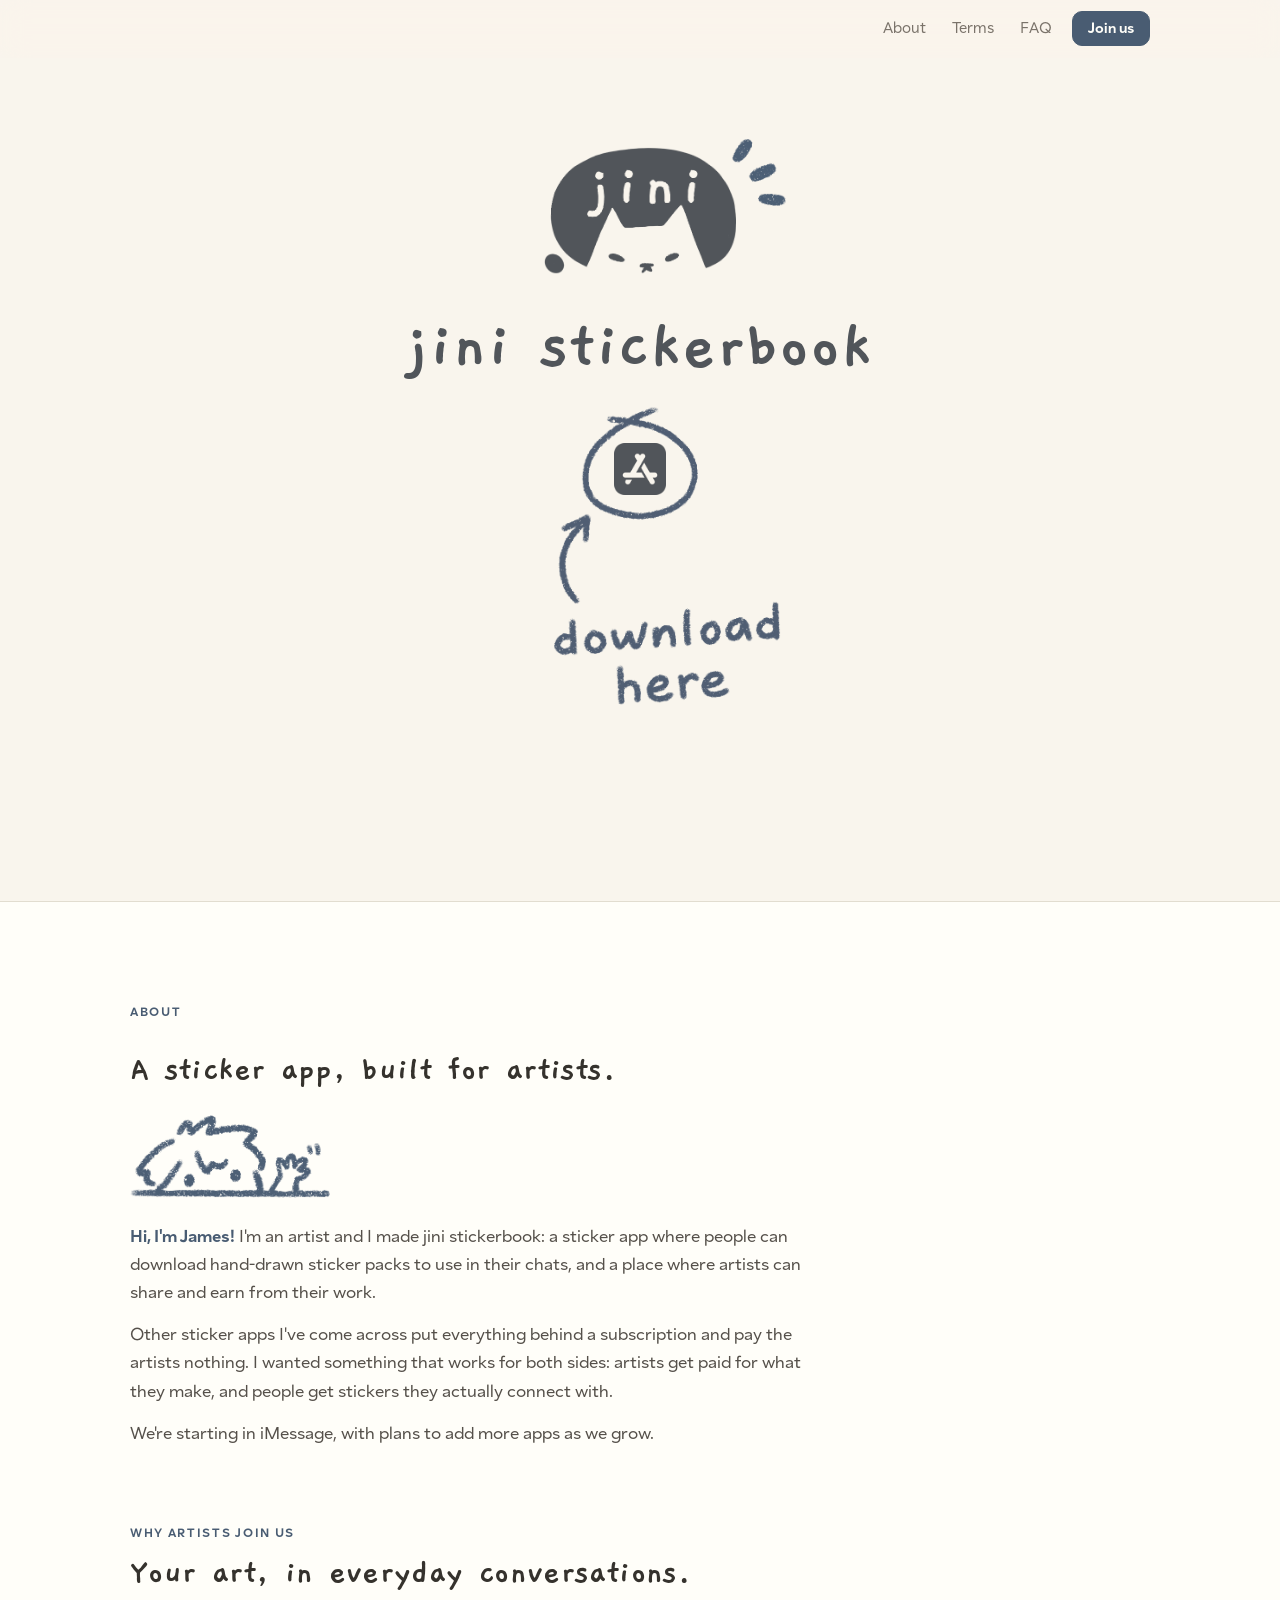
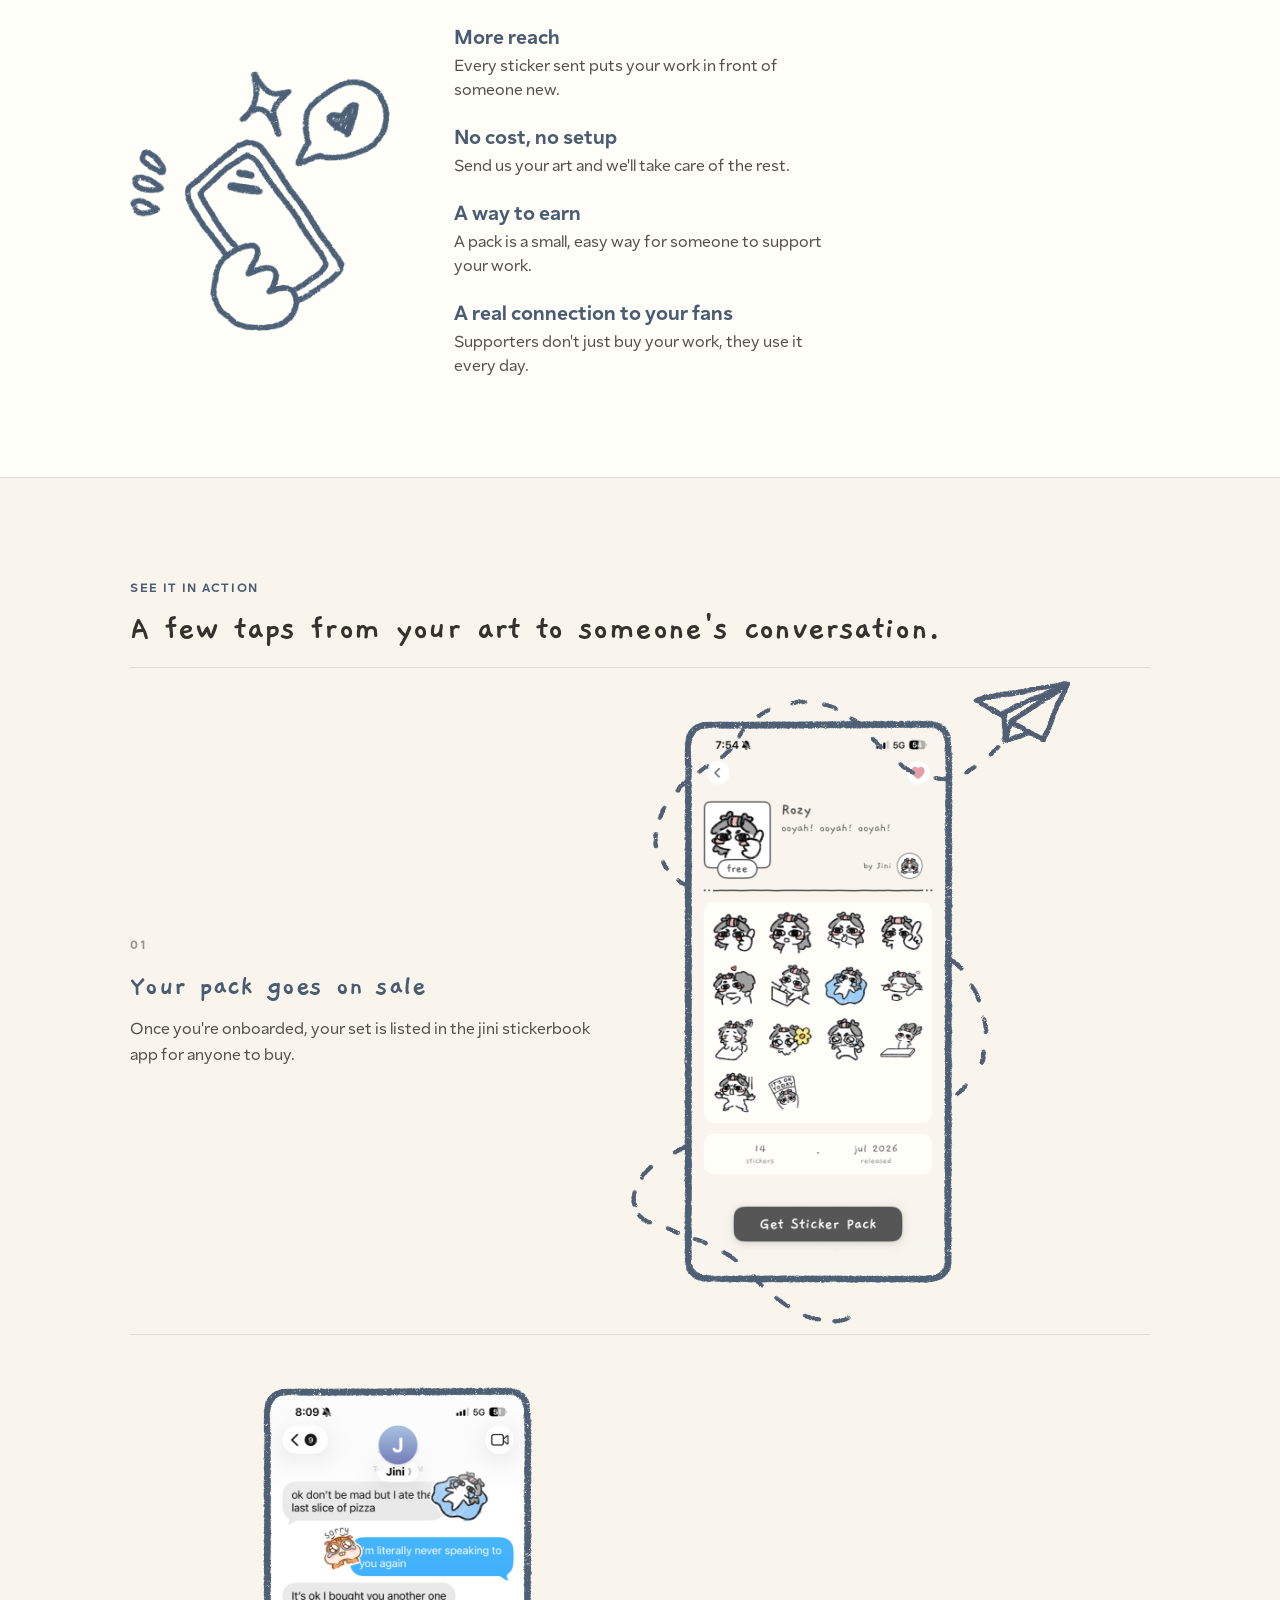
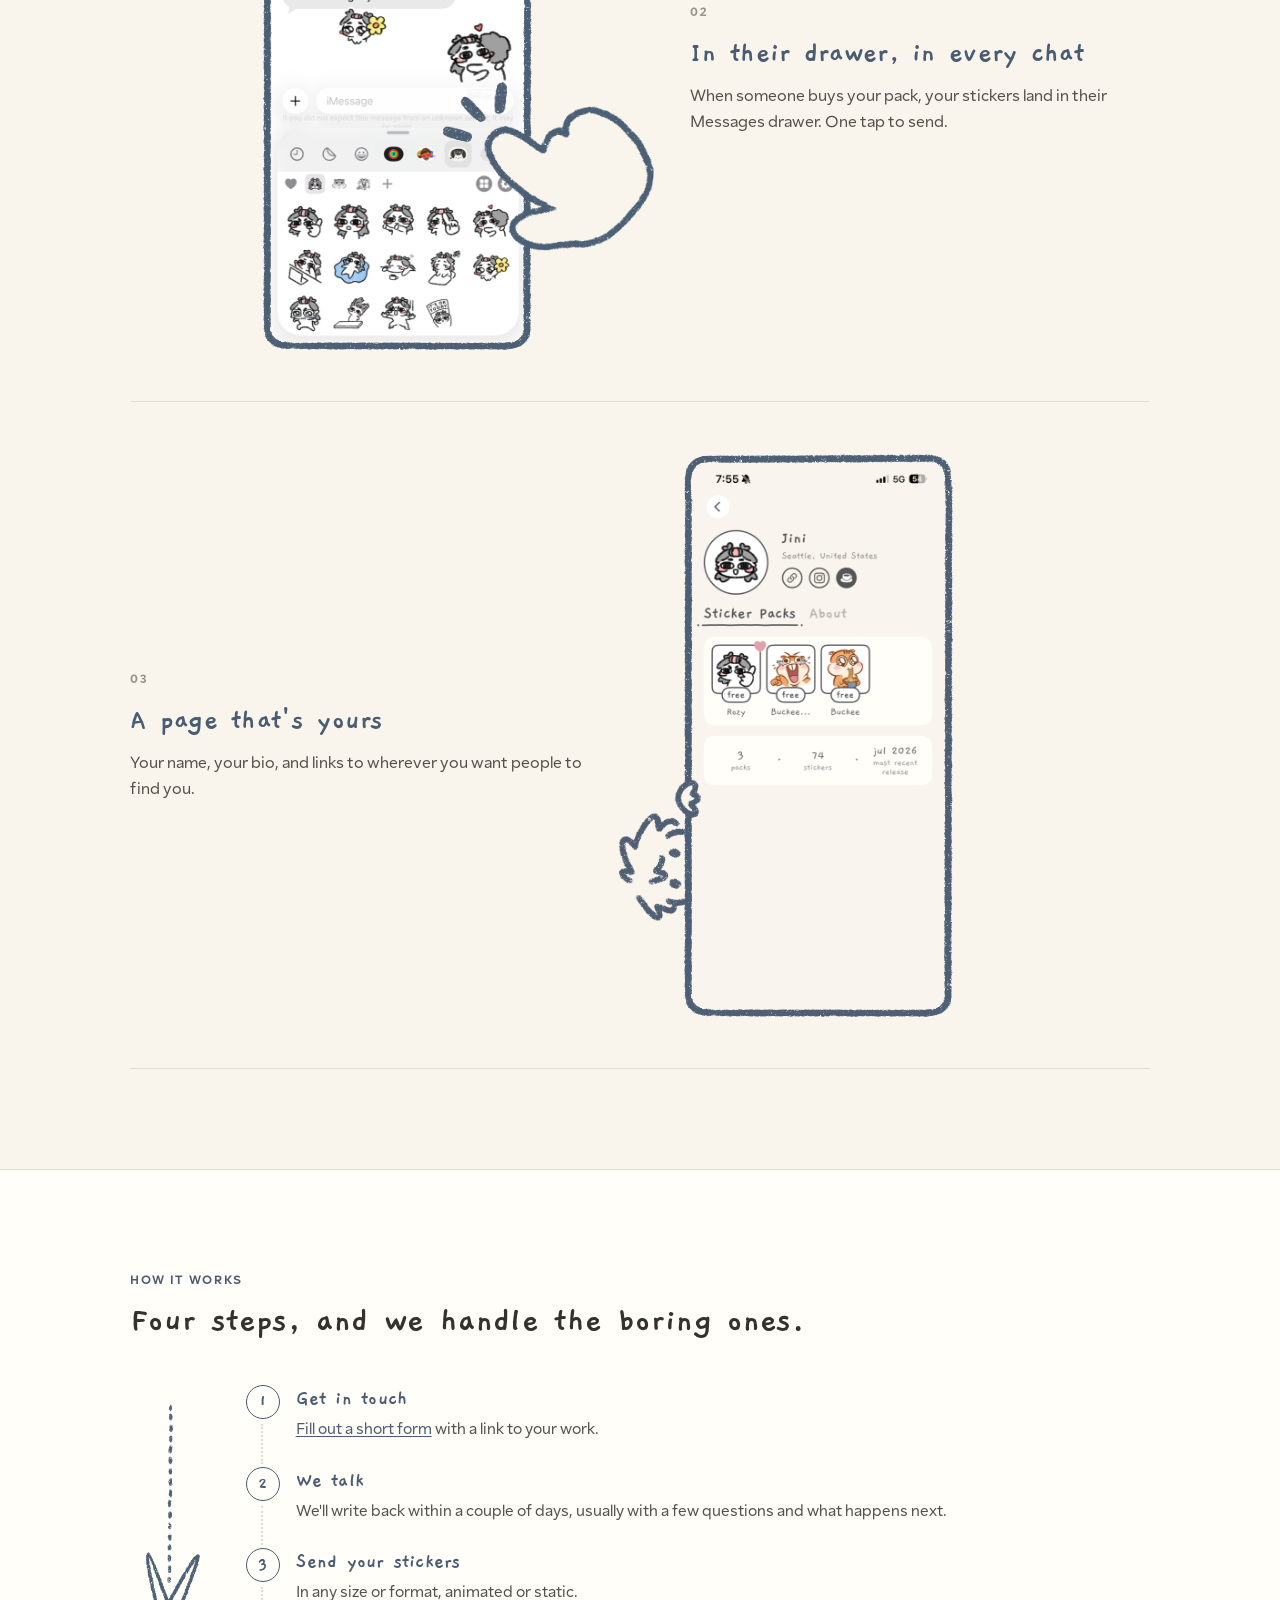
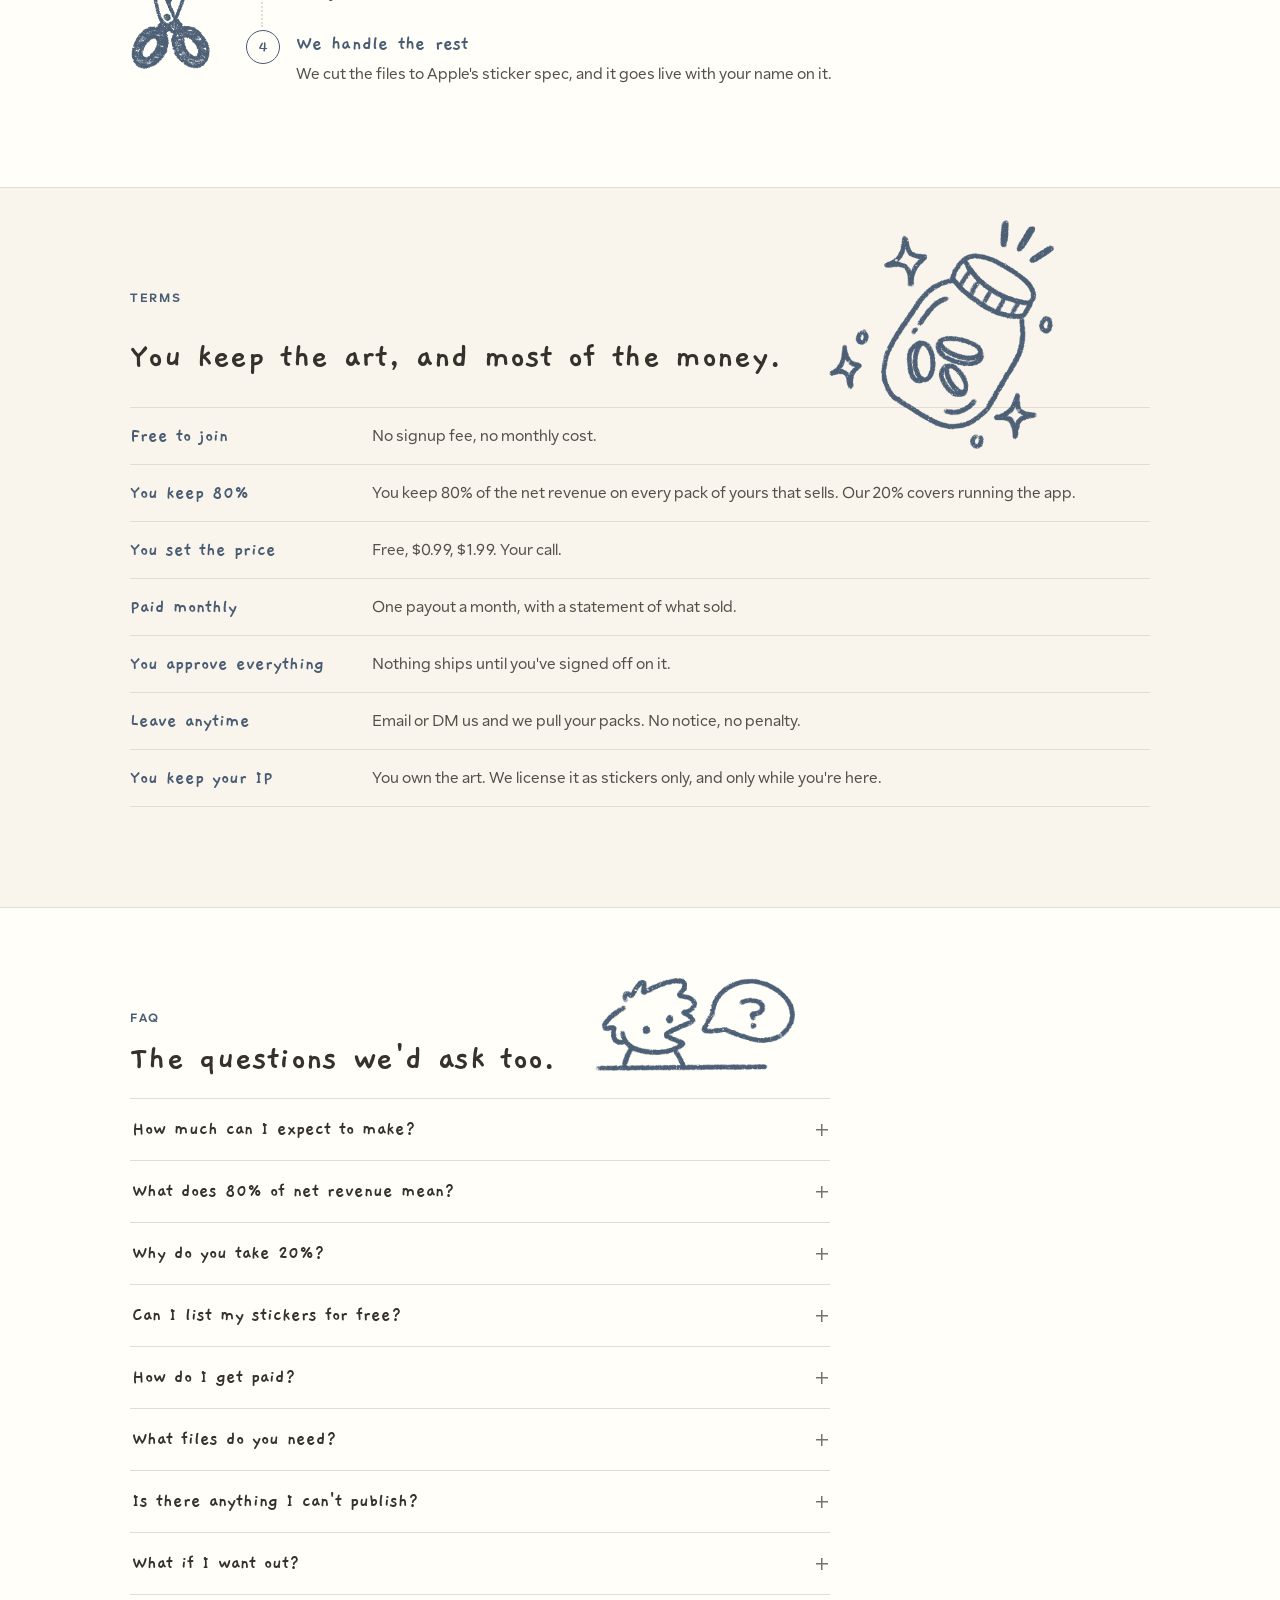
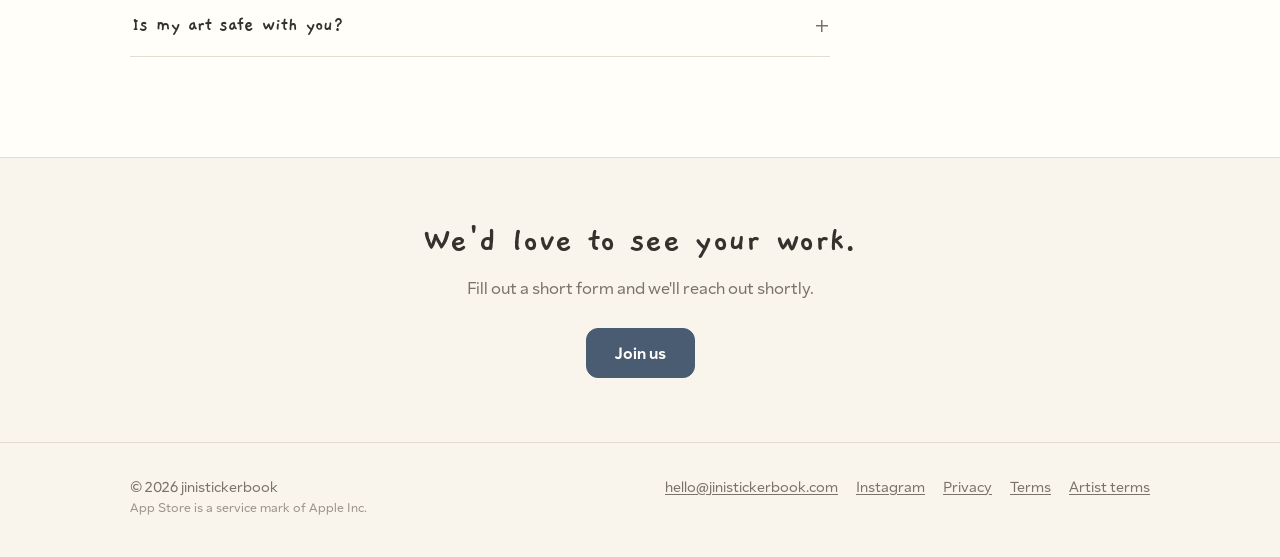
==== index.html @ 857b0c52 "Remove tipping wording ahead of v1 Tipping isn't shipping in v1, so drop it from the artist page fea" ====
<!DOCTYPE html>
<html lang="en" class="theme-ink">
<head>
  <meta charset="UTF-8" />
  <meta name="viewport" content="width=device-width, initial-scale=1.0" />
  <title>jini stickerbook</title>
  <meta name="description" content="Original hand-drawn stickers by independent artists, straight to your conversations." />
  <meta name="theme-color" content="#F9F5ED" />

  <meta property="og:type" content="website" />
  <meta property="og:title" content="jini stickerbook" />
  <meta property="og:description" content="Original hand-drawn stickers by independent artists, straight to your conversations." />
  <meta property="og:url" content="https://jinistickerbook.com/" />
  <meta property="og:image" content="https://jinistickerbook.com/assets/jini_logo_3_495C72_1024.png" />
  <meta name="twitter:card" content="summary_large_image" />

  <!-- Square, transparent-padded copy of the logo — a rectangular source gets
       stretched into the browser's square tab slot. -->
  <link rel="icon" href="assets/favicon.png" />
  <link rel="apple-touch-icon" href="assets/jini_logo_3_495C72_1024.png" />
  <link rel="preconnect" href="https://fonts.googleapis.com" />
  <link rel="preconnect" href="https://fonts.gstatic.com" crossorigin />
  <link rel="preload" href="assets/fonts/PhrenSans-Rg.woff2" as="font" type="font/woff2" crossorigin />
  <link rel="stylesheet" href="style.css" />
  <noscript>
    <style>
      .reveal,
      [data-stagger] > * { opacity: 1 !important; transform: none !important; }
    </style>
  </noscript>
</head>
<body>

  <header class="topbar" id="topbar">
    <div class="container topbar__inner">
      <nav class="topbar__nav" aria-label="Sections">
        <a href="#about">About</a>
        <a href="#deal">Terms</a>
        <a href="#faq">FAQ</a>
      </nav>
      <a class="btn btn--primary btn--sm" href="#apply">Join us</a>
    </div>
  </header>

  <main>

    <!-- ============ HERO ============ -->
    <section class="hero">
      <div class="container hero__inner">
        <div class="hero__title">
          <span class="hero__mark">
            <img class="hero__icon" src="assets/jini_logo_3_ink_51555A.png" alt="" />
            <img class="hero__accent" src="assets/drawings/landing_page_logo_accent.png" alt="" aria-hidden="true" />
          </span>
          <h1>jini stickerbook</h1>
        </div>

        <!-- Port of DottedDivider.swift: two dots, a hand-drawn wobbled line, two dots.
             The path is the same curve the app generates (same seed, jitter 0.32,
             6pt step), baked to a viewBox so it needs no script. -->
        <svg class="hero__rule" viewBox="0 0 316 6" fill="none" aria-hidden="true" preserveAspectRatio="none">
          <circle cx="2" cy="3" r="2" fill="currentColor" />
          <circle cx="11" cy="3" r="2" fill="currentColor" />
          <path d="M1.5 3.32Q7.5 3.34 10.5 3.01Q13.5 2.68 16.5 2.85Q19.5 3.02 22.5 2.95Q25.5 2.88 28.5 2.77Q31.5 2.66 34.5 2.8Q37.5 2.94 40.5 3.13Q43.5 3.33 46.5 3.23Q49.5 3.13 52.5 2.99Q55.5 2.86 58.5 2.71Q61.5 2.56 64.5 2.6Q67.5 2.63 70.5 2.81Q73.5 2.98 76.5 2.86Q79.5 2.75 82.5 2.66Q85.5 2.56 88.5 2.75Q91.5 2.94 94.5 3.19Q97.5 3.44 100.5 3.33Q103.5 3.21 106.5 2.97Q109.5 2.73 112.5 2.78Q115.5 2.84 118.5 2.83Q121.5 2.83 124.5 2.76Q127.5 2.7 130.5 2.83Q133.5 2.97 136.5 2.89Q139.5 2.81 142.5 2.97Q145.5 3.14 148.5 3.05Q151.5 2.96 154.5 2.8Q157.5 2.64 160.5 2.81Q163.5 2.97 166.5 2.9Q169.5 2.84 172.5 2.82Q175.5 2.8 178.5 2.94Q181.5 3.08 184.5 3.18Q187.5 3.27 190.5 3Q193.5 2.73 196.5 2.77Q199.5 2.8 202.5 2.98Q205.5 3.17 208.5 3.2Q211.5 3.23 214.5 3.31Q217.5 3.38 220.5 3.39Q223.5 3.4 226.5 3.17Q229.5 2.95 232.5 2.79Q235.5 2.64 238.5 2.8Q241.5 2.95 244.5 3.06Q247.5 3.17 250.5 3.2Q253.5 3.24 256.5 3.01Q259.5 2.78 262.5 3.05Q265.5 3.33 268.5 2.97Q271.5 2.6 274.5 2.89Q277.5 3.17 278 3.28L278.5 3.38"
                transform="translate(18 0)" stroke="currentColor" stroke-width="3"
                stroke-linecap="round" stroke-linejoin="round" vector-effect="non-scaling-stroke" />
          <circle cx="305" cy="3" r="2" fill="currentColor" />
          <circle cx="314" cy="3" r="2" fill="currentColor" />
        </svg>
        <div class="cta-row">
          <!-- TODO: swap href="#" for your App Store URL. -->
          <a class="store-badge" href="#" aria-label="Download on the App Store">
            <img class="store-badge__icon" src="assets/app-store-icon-51555A.png" alt="Download on the App Store" />
            <!-- Ring and label are two files so they can be sized independently:
                 the ring has to stay locked to the badge it encloses, while the
                 label shrinks on a phone. Both must live INSIDE the badge: they
                 are positioned against it, so the badge has to be their
                 containing block. Decorative — the badge carries the label. -->
            <img class="hero__ring" src="assets/drawings/landing_page_circle.png" alt="" aria-hidden="true" />
            <img class="hero__download" src="assets/drawings/landing_page_download_here.png" alt="" aria-hidden="true" />
          </a>
        </div>
      </div>
    </section>

    <!-- ============ ABOUT ============ -->
    <section class="section band" id="about">
      <div class="container container--narrow" data-stagger>
        <!-- Only the heading row is split, so the prose below keeps the full
             column width it had before. On mobile the drawing drops between
             the heading and the copy. -->
        <div class="head-drawn" style="--drawing-col: 230px; --drawing-w: 200px;">
          <p class="eyebrow">About</p>
          <h2>A sticker app, built for artists.</h2>
          <img class="drawing drawing-aside" src="assets/drawings/about_me_asset.png" alt="" aria-hidden="true" />
        </div>
        <div class="prose">
          <p><span class="greeting">Hi, I'm James!</span> I'm an artist and I made jini stickerbook: a sticker app where people can download hand-drawn sticker packs to use in their chats, and a place where artists can share and earn from their work.</p>
          <p>Other sticker apps I've come across put everything behind a subscription and pay the artists nothing. I wanted something that works for both sides: artists get paid for what they make, and people get stickers they actually connect with.</p>
          <p>We're starting in iMessage, with plans to add more apps as we grow.</p>
        </div>

        <p class="eyebrow eyebrow--restart">Why artists join us</p>
        <h2>Your art, in everyday conversations.</h2>
        <!-- Drawing left, reasons right. Mobile stacks them in source order. -->
        <div class="split-drawing" style="--drawing-col: 260px; --drawing-w: 225px;">
          <img class="drawing drawing-aside" src="assets/drawings/why_list_asset.png" alt="" aria-hidden="true" />
          <dl class="reasons">
          <div>
            <dt>More reach</dt>
            <dd>Every sticker sent puts your work in front of someone new.</dd>
          </div>
          <div>
            <dt>No cost, no setup</dt>
            <dd>Send us your art and we'll take care of the rest.</dd>
          </div>
          <div>
            <dt>A way to earn</dt>
            <dd>A pack is a small, easy way for someone to support your work.</dd>
          </div>
          <div>
            <dt>A real connection to your fans</dt>
            <dd>Supporters don't just buy your work, they use it every day.</dd>
          </div>
          </dl>
        </div>
      </div>
    </section>

    <!-- ============ SEE IT IN ACTION ============ -->
    <section class="section" id="proof">
      <div class="container">
        <div class="section-head section-head--flush" data-stagger="130">
          <p class="eyebrow">See it in action</p>
          <h2>A few taps from your art to someone's conversation.</h2>
        </div>

        <ol class="features">
          <li class="feature" data-stagger="160">
            <div class="feature__copy">
              <span class="feature__num" aria-hidden="true">01</span>
              <h3>Your pack goes on sale</h3>
              <p>Once you're onboarded, your set is listed in the jini stickerbook app for anyone to buy.</p>
            </div>
            <div class="feature__media">
              <div class="shot">
                <img src="assets/proof-pack.png" alt="A sticker pack listing in the jini stickerbook app, showing the artist's name and a grid of their stickers" />
              </div>
              <img class="drawing feature__doodle feature__doodle--plane" src="assets/drawings/your_pack_goes_on_sale_asset.png" alt="" aria-hidden="true" />
            </div>
          </li>

          <li class="feature feature--flip" data-stagger="160">
            <div class="feature__copy">
              <span class="feature__num" aria-hidden="true">02</span>
              <h3>In their drawer, in every chat</h3>
              <p>When someone buys your pack, your stickers land in their Messages drawer. One tap to send.</p>
            </div>
            <div class="feature__media">
              <div class="shot">
                <img src="assets/proof-send.png" alt="An iMessage conversation with stickers sent alongside the messages, and the sticker drawer open below" />
              </div>
              <img class="drawing feature__doodle feature__doodle--hand" src="assets/drawings/see_it_in_action_in_your_drawer_asset.png" alt="" aria-hidden="true" />
            </div>
          </li>

          <li class="feature" data-stagger="160">
            <div class="feature__copy">
              <span class="feature__num" aria-hidden="true">03</span>
              <h3>A page that's yours</h3>
              <p>Your name, your bio, and links to wherever you want people to find you.</p>
            </div>
            <div class="feature__media">
              <div class="shot">
                <img src="assets/proof-artist.png" alt="An artist page in the app, with the artist's name, location, links, and their sticker packs" />
              </div>
              <img class="drawing feature__doodle feature__doodle--peek" src="assets/drawings/see_it_in_action_artist_page.png" alt="" aria-hidden="true" />
            </div>
          </li>
        </ol>
      </div>
    </section>

    <!-- ============ HOW IT WORKS ============ -->
    <section class="section band" id="how">
      <div class="container container--narrow">
        <div class="section-head" data-stagger="130">
          <p class="eyebrow">How it works</p>
          <h2>Four steps, and we handle the boring ones.</h2>
        </div>

        <!-- Scissors cutting a dotted line, echoing "we cut the files" in the
             last step. Mobile: under the heading, above the steps. Desktop: the
             wrapper becomes a two-column grid with the drawing on the left and
             the steps on the right. Source order is drawing-then-steps, which
             serves both: it is the column order on desktop and keeps the
             drawing above the steps when stacked. -->
        <div class="steps-doodle-wrap">
        <img class="drawing steps-doodle reveal" src="assets/drawings/steps_scissors.png" alt="" aria-hidden="true" />

        <ol class="steps" data-stagger="100">
          <li>
            <h3>Get in touch</h3>
            <!-- APPLY LINK (1 of 2) — both point at the Tally form. -->
            <p><a href="https://tally.so/r/RGl8Lp" target="_blank" rel="noopener">Fill out a short form</a> with a link to your work.</p>
          </li>
          <li>
            <h3>We talk</h3>
            <p>We'll write back within a couple of days, usually with a few questions and what happens next.</p>
          </li>
          <li>
            <h3>Send your stickers</h3>
            <p>In any size or format, animated or static.</p>
          </li>
          <li>
            <h3>We handle the rest</h3>
            <p>We cut the files to Apple's sticker spec, and it goes live with your name on it.</p>
          </li>
        </ol>
        </div>
      </div>
    </section>

    <!-- ============ THE DEAL ============ -->
    <section class="section" id="deal">
      <div class="container">
        <!-- Jar-of-coins beside the heading; the list below keeps full width.
             On mobile the drawing drops between the heading and the list. -->
        <div class="section-head section-head--flush head-drawn" data-stagger="130" style="--drawing-col: 265px; --drawing-w: 225px; --drawing-shift: 4px;">
          <p class="eyebrow">Terms</p>
          <h2>You keep the art, and most of the money.</h2>
          <img class="drawing drawing-aside" src="assets/drawings/terms_asset.png" alt="" aria-hidden="true" />
        </div>

        <dl class="termlist" data-stagger="55">
          <div>
            <dt>Free to join</dt>
            <dd>No signup fee, no monthly cost.</dd>
          </div>
          <div>
            <dt>You keep 80%</dt>
            <dd>You keep 80% of the net revenue on every pack of yours that sells. Our 20% covers running the app.</dd>
          </div>
          <div>
            <dt>You set the price</dt>
            <dd>Free, $0.99, $1.99. Your call.</dd>
          </div>
          <div>
            <dt>Paid monthly</dt>
            <dd>One payout a month, with a statement of what sold.</dd>
          </div>
          <div>
            <dt>You approve everything</dt>
            <dd>Nothing ships until you've signed off on it.</dd>
          </div>
          <div>
            <dt>Leave anytime</dt>
            <dd>Email or DM us and we pull your packs. No notice, no penalty.</dd>
          </div>
          <div>
            <dt>You keep your IP</dt>
            <dd>You own the art. We license it as stickers only, and only while you're here.</dd>
          </div>
        </dl>
      </div>
    </section>

    <!-- ============ FAQ ============ -->
    <section class="section band" id="faq">
      <div class="container container--narrow">
        <div class="section-head section-head--drawn section-head--nowrap section-head--flush" data-stagger="130" style="--mark-col: 235px; --mark-w: 215px; --mark-max: 200px; --mark-justify: start; --mark-shift: 39px;">
          <p class="eyebrow">FAQ</p>
          <h2>The questions we'd ask too.</h2>
          <img class="drawing drawing-mark" src="assets/drawings/faq_asset.png" alt="" aria-hidden="true" />
        </div>

        <div class="faq" data-stagger="55">
          <details>
            <summary>How much can I expect to make?</summary>
            <div class="faq__body">
              <p>It depends on your audience and how your work connects. We're new and still building one, so we'd rather not throw out numbers we can't back up. What we can promise is that the split favors you, and that you can leave whenever you want.</p>
            </div>
          </details>

          <details>
            <summary>What does 80% of net revenue mean?</summary>
            <div class="faq__body">
              <p>Net revenue is what's left after Apple takes its cut of every sale (15%). You get 80% of that. On a $1.99 pack it works out to about $1.35 to you.</p>
            </div>
          </details>

          <details>
            <summary>Why do you take 20%?</summary>
            <div class="faq__body">
              <p>It helps cover the cost of running the app: building it, hosting the sticker files, and Apple's developer fees.</p>
            </div>
          </details>

          <details>
            <summary>Can I list my stickers for free?</summary>
            <div class="faq__body">
              <p>Yes, and we encourage it! A free pack is one of the best ways to connect with your supporters and get your work into people's everyday conversations. We make nothing on free packs, and we don't use your art for any other purpose.</p>
            </div>
          </details>

          <details>
            <summary>How do I get paid?</summary>
            <div class="faq__body">
              <p>Payouts run through PayPal monthly. We're setting up the payment and agreement paperwork now, artists will get both before anything of theirs goes on sale.</p>
            </div>
          </details>

          <details>
            <summary>What files do you need?</summary>
            <div class="faq__body">
              <p>Any size, any format. Send what you already have and we'll resize and compress it to fit Apple's sticker spec. We prefer square PNGs or APNGs with transparent backgrounds, but anything works.</p>
            </div>
          </details>

          <details>
            <summary>Is there anything I can't publish?</summary>
            <div class="faq__body">
              <p>One rule, really: the work has to be your own. That means no fan art of characters you don't own, no brand logos or trademarks, no recognizable real people who haven't agreed to it, nothing traced from another artist, and nothing AI-generated. Apple's rules sit on top of ours, so nothing hateful, explicit, or illegal either.</p>
              <p>If you're unsure about an idea, just ask!</p>
            </div>
          </details>

          <details>
            <summary>What if I want out?</summary>
            <div class="faq__body">
              <p>Email or DM us and your packs come down. People who already bought one keep it, and you're still paid for sales made before you left.</p>
            </div>
          </details>

          <details>
            <summary>Is my art safe with you?</summary>
            <div class="faq__body">
              <p>Your files are used to build your sticker packs and nothing else — no sublicensing, no reselling, no model training.</p>
            </div>
          </details>
        </div>
      </div>
    </section>

    <!-- ============ APPLY ============ -->
    <section class="section section--tight" id="apply">
      <div class="container">
        <div class="apply" data-stagger="100">
          <h2>We'd love to see your work.</h2>
          <p class="apply__note">Fill out a short form and we'll reach out shortly.</p>
          <div class="btn-row btn-row--center">
            <!-- APPLY LINK (2 of 2) — see note in the "How it works" step above. -->
            <a class="btn btn--primary btn--lg" href="https://tally.so/r/RGl8Lp" target="_blank" rel="noopener">Join us</a>
          </div>
        </div>
      </div>
    </section>

  </main>

  <footer class="footer">
    <div class="container">
      <div class="footer__inner">
        <p>© <span id="year">2026</span> jinistickerbook</p>
        <nav aria-label="Site">
          <a href="mailto:hello@jinistickerbook.com">hello@jinistickerbook.com</a>
          <a href="https://instagram.com/jini.stickerbook" target="_blank" rel="noopener">Instagram</a>
          <a href="privacy.html">Privacy</a>
          <a href="terms.html">Terms</a>
          <a href="artist-terms.html">Artist terms</a>
        </nav>
      </div>
      <p class="footer__legal">App Store is a service mark of Apple Inc.</p>
    </div>
  </footer>

  <script>
    document.getElementById('year').textContent = new Date().getFullYear();

    const topbar = document.getElementById('topbar');
    const onScroll = () => topbar.classList.toggle('is-stuck', window.scrollY > 8);
    onScroll();
    addEventListener('scroll', onScroll, { passive: true });

    document.querySelectorAll('[data-stagger]').forEach((group) => {
      const step = Number(group.dataset.stagger) || 70;
      Array.from(group.children).forEach((child, i) => {
        child.style.transitionDelay = Math.min(i, 6) * step + 'ms';
      });
    });

    const reveals = document.querySelectorAll('.reveal, [data-stagger] > *');
    if (matchMedia('(prefers-reduced-motion: reduce)').matches || !('IntersectionObserver' in window)) {
      reveals.forEach((el) => el.classList.add('is-in'));
    } else {
      const io = new IntersectionObserver((entries) => {
        entries.forEach((entry) => {
          if (!entry.isIntersecting) return;
          entry.target.classList.add('is-in');
          io.unobserve(entry.target);
        });
      }, { rootMargin: '0px 0px -12% 0px' });
      reveals.forEach((el) => io.observe(el));
    }
  </script>
</body>
</html>
---- style.css ----
/* jinistickerbook — shared styles. Palette + display type mirror the app's DesignSystem.swift. */
@import url('https://fonts.googleapis.com/css2?family=Gaegu:wght@300;400;700&display=swap');

/* Phren Sans, self-hosted. Only the three weights the site uses. */
@font-face {
  font-family: 'Phren Sans';
  src: url('assets/fonts/PhrenSans-Rg.woff2') format('woff2');
  font-weight: 400;
  font-style: normal;
  font-display: swap;
}

@font-face {
  font-family: 'Phren Sans';
  src: url('assets/fonts/PhrenSans-Md.woff2') format('woff2');
  font-weight: 500;
  font-style: normal;
  font-display: swap;
}

@font-face {
  font-family: 'Phren Sans';
  src: url('assets/fonts/PhrenSans-Sm.woff2') format('woff2');
  font-weight: 600;
  font-style: normal;
  font-display: swap;
}

:root {
  /* Surfaces, pulled from DesignSystem.swift. */
  --paper: #F9F5ED;
  --card: #FFFEF9;

  /* Text ink. Warm grays rather than neutral: the paper is a cream, and a
     pure-neutral gray reads faintly cold against it. These carry the same
     undertone, so the type sits in the page instead of on top of it. */
  --ink: #55504A;         /* body copy */
  --ink-strong: #35322D;  /* headings, and the darker step under body */
  --ink-soft: #7A736A;    /* muted captions, nav, footer */
  --ink-faint: #9A9289;   /* bullets, step numbers, de-emphasised labels */
  --line: #E2DDD0;
  /* Pressed/hover state of a filled button, and the tint of the screenshot shadow. */
  --ink-press: #211F1C;

  /* The hero lockup's slate, matching the jini_logo_3_ink_51555A asset. Sits
     outside the ink scale on purpose — it's the logo's colour, not a text step. */
  --brand-slate: #51555A;
  --shadow-rgb: 85, 80, 74;

  --display: 'Gaegu', 'Bradley Hand', cursive;
  --sans: 'Phren Sans', -apple-system, BlinkMacSystemFont, 'Segoe UI', Roboto, Helvetica, Arial, sans-serif;

  --max-width: 720px;   /* legal pages */
  --container: 1020px;  /* landing page */
}

/* Brand accent — #495C72, opted into per page.
   Deliberately NOT applied to body copy or headings. This page is a document
   people read at length, and neutral text reads better than tinted text; the
   blue is worth more as punctuation than as the colour of everything. It lands
   on links, buttons, eyebrows and step markers — small, structural, repeated —
   so it signals "brand" and points at the CTAs instead of becoming the page's
   default tone.

   The hero lockup is the one deliberate exception: the mark and the wordmark
   stay slate (#51555A), so the top of the page reads as ink and the blue is
   reserved for the things you can act on. */
.theme-ink {
  --accent: #495C72;        /* brand blue */
  --accent-soft: #54667B;   /* lighter step, for link hover */
  --accent-press: #3B4C60;  /* darker step, for filled-button hover */
}

/* Where the accent is allowed to land. Everything not listed here stays gray. */

/* Links — the blue marks them as interactive, which gray underlines do weakly. */
.theme-ink a { color: var(--accent); }
.theme-ink a:hover { color: var(--accent-soft); }
.theme-ink :focus-visible { outline-color: var(--accent); }

/* Section eyebrows (ABOUT / TERMS / FAQ). Small, repeated, structural — they
   read as brand marking the page's divisions rather than as coloured text. */
.theme-ink .eyebrow { color: var(--accent); }

/* Subheads inside a section: the "why list with us" reasons, the numbered
   feature titles, and the "how it works" steps. Short labels, not prose — the
   blue reads as marking the beat of a list rather than colouring text. The h2s
   above them and the body copy below them stay --ink-strong, so each block
   still runs gray → blue → gray. */
.theme-ink .reasons dt { color: var(--accent); }
.theme-ink .termlist dt { color: var(--accent); }
.theme-ink .feature h3 { color: var(--accent); }
.theme-ink .steps h3 { color: var(--accent); }

/* The "Hi, i'm James!" opener. A short greeting rather than prose — the accent
   marks it as the start of the about copy, the same way it marks a subhead. */
.theme-ink .greeting { color: var(--accent); }

/* Buttons: the primary CTA is the one thing on the page that should pull the
   eye, so it carries the brand colour as a solid fill. */
.theme-ink .btn {
  border-color: var(--accent);
  color: var(--accent);
}

.theme-ink .btn:hover {
  background: var(--accent);
  border-color: var(--accent);
  color: var(--card);
}

.theme-ink .btn--primary {
  background: var(--accent);
  border-color: var(--accent);
  color: var(--card);
}

.theme-ink .btn--primary:hover {
  background: var(--accent-press);
  border-color: var(--accent-press);
  color: var(--card);
}

/* Numbered step markers — the circles, not the text beside them. */
.theme-ink .steps li::before {
  border-color: var(--accent);
  color: var(--accent);
}

/* The 80/20 split bar, the page's one piece of data viz. */
.theme-ink .split__bar { border-color: var(--accent); }
.theme-ink .split__bar i:first-child { background: var(--accent); }
.theme-ink .split__you { color: var(--accent); }

/* Hero lockup — deliberately NOT the accent. The mark, the wordmark and the rule
   under them are one unit and stay slate, matching the jini_logo_3_ink_51555A
   asset above them. Keeping the blue off the top of the page leaves it meaning
   one thing only: this is something you can click. */
.theme-ink .hero h1 { color: var(--brand-slate); }
.theme-ink .hero__rule { color: var(--brand-slate); }

* { box-sizing: border-box; }

html {
  -webkit-text-size-adjust: 100%;
  scroll-behavior: smooth;
  scroll-padding-top: 90px;
}

@media (prefers-reduced-motion: reduce) {
  html { scroll-behavior: auto; }
}

body {
  margin: 0;
  background: var(--paper);
  color: var(--ink);
  font-family: var(--sans);
  font-size: 17px;
  line-height: 1.65;
  -webkit-font-smoothing: antialiased;
}

::selection { background: var(--ink-strong); color: var(--card); }

/* ---------- Type ---------- */

h1, h2, h3, .display {
  font-family: var(--display);
  color: var(--ink-strong);
  font-weight: 700;
  letter-spacing: 0.01em;
}

h1 {
  font-size: clamp(38px, 5.4vw, 56px);
  line-height: 1.04;
  margin: 0 0 18px;
}

h2 {
  font-size: clamp(28px, 4vw, 36px);
  line-height: 1.1;
  margin: 0;
}

h3 {
  font-size: 21px;
  line-height: 1.2;
  margin: 0 0 5px;
}

p, li { margin: 0 0 12px; }
p:last-child, li:last-child { margin-bottom: 0; }
ul { padding-left: 20px; }
strong { color: var(--ink-strong); font-weight: 600; }

a {
  color: var(--ink-strong);
  text-decoration-thickness: 1px;
  text-underline-offset: 2px;
}

a:hover { color: var(--ink-soft); }

:focus-visible {
  outline: 2.5px solid var(--ink-strong);
  outline-offset: 3px;
  border-radius: 4px;
}

.eyebrow {
  font-family: var(--sans);
  font-size: 12px;
  font-weight: 650;
  letter-spacing: 0.14em;
  text-transform: uppercase;
  color: var(--ink-soft);
  margin: 0 0 12px;
}

.lede {
  font-size: clamp(18px, 2vw, 20px);
  line-height: 1.55;
  max-width: 46ch;
}

/* Starts a second block inside one section — enough air to read as its own
   beat, but less than the gap between two full sections. */
.eyebrow--restart { margin-top: clamp(48px, 6vw, 76px); }

.prose { max-width: 62ch; }
.prose p + p { margin-top: 14px; }
h2 + .prose { margin-top: 18px; }
.prose-center { margin-left: auto; margin-right: auto; }

/* The opening hello in the about copy. Carries the same weight as <strong>,
   which is the page's existing emphasis step for body text. */
.greeting { font-weight: 600; }

/* The "Your art, in everyday conversations." heading needs its own gap before
   the drawing + reasons block, so the two don't read as one run of text.
   Tightened on desktop (see the 860px block) — there the drawing sits in its
   own column, so less air is needed than in the stacked mobile layout. */
h2 + .split-drawing { margin-top: clamp(28px, 4vw, 44px); }

/* Stacked reasons under "Why list with us" — heading above, line below. */
.reasons {
  margin: 0;
  max-width: 42ch;
}

.reasons > div + div { margin-top: clamp(17px, 2.2vw, 23px); }

.reasons dt {
  font-family: var(--sans);
  font-size: clamp(18px, 2.1vw, 20px);
  font-weight: 600;
  color: var(--ink-strong);
  line-height: 1.25;
  margin: 0 0 4px;
}

.reasons dd {
  margin: 0;
  font-size: 16px;
  line-height: 1.5;
}

/* ---------- Layout ---------- */

.container {
  width: min(var(--container), 100% - 40px);
  margin-inline: auto;
}

/* Same gutters as .container, so every section shares one left edge —
   the column inside is what narrows. */
.container--narrow > * { max-width: 700px; }

.section { padding: clamp(60px, 8vw, 100px) 0; }
.section--tight { padding: clamp(44px, 5vw, 68px) 0; }

/* Alternating band, one shade lighter than the page. */
.band {
  background: var(--card);
  border-top: 1px solid var(--line);
  border-bottom: 1px solid var(--line);
}

.section-head { margin-bottom: clamp(28px, 4vw, 44px); }

/* For heads that sit directly above a hairline-ruled list. */
.section-head--flush { margin-bottom: clamp(10px, 1.5vw, 18px); }

/* Dotted divider, echoes DottedDivider in the app. */
.dotted {
  border: none;
  border-top: 2.25px dotted var(--line);
  margin: 22px 0;
}

/* ---------- Site header ---------- */

.topbar {
  position: sticky;
  top: 0;
  z-index: 50;
  background: rgba(249, 245, 237, 0.82);
  backdrop-filter: saturate(180%) blur(14px);
  -webkit-backdrop-filter: saturate(180%) blur(14px);
  border-bottom: 1px solid transparent;
  transition: border-color 0.25s ease;
}

.topbar.is-stuck { border-bottom-color: var(--line); }

.topbar__inner {
  display: flex;
  align-items: center;
  justify-content: flex-end;   /* nav + CTA sit right; the brand lockup that
                                  used to hold the left edge is gone */
  gap: 20px;
  padding: 11px 0;
}


.topbar__nav {
  display: flex;
  align-items: center;
  gap: 26px;
  font-size: 15px;
}

.topbar__nav a { color: var(--ink-soft); text-decoration: none; }
.topbar__nav a:hover { color: var(--ink-strong); }

@media (max-width: 720px) {
  .topbar__nav { display: none; }
}

/* ---------- Buttons ---------- */

.btn {
  display: inline-flex;
  align-items: center;
  justify-content: center;
  gap: 9px;
  font-family: var(--sans);
  font-size: 16px;
  font-weight: 600;
  line-height: 1;
  text-decoration: none;
  padding: 14px 22px;
  border: 1.5px solid var(--ink-strong);
  border-radius: 12px;
  background: transparent;
  color: var(--ink-strong);
  transition: background 0.16s ease, color 0.16s ease, border-color 0.16s ease;
}

.btn:hover {
  background: var(--ink-strong);
  border-color: var(--ink-strong);
  color: var(--card);
}

.btn--primary {
  background: var(--ink-strong);
  border-color: var(--ink-strong);
  color: var(--card);
}

.btn--primary:hover {
  background: var(--ink-press);
  border-color: var(--ink-press);
  color: var(--card);
}

.btn--sm { padding: 9px 15px; font-size: 14.5px; border-radius: 10px; }
.btn--lg { padding: 16px 28px; }

.btn-row { display: flex; flex-wrap: wrap; gap: 12px; align-items: center; }
.btn-row--center { justify-content: center; }

@media (max-width: 460px) {
  .btn-row { display: grid; gap: 10px; }
  .btn-row .btn { width: 100%; }
}

/* ---------- App Store icon ---------- */

/* Block, not inline-block: as an inline-block the box picked up baseline slack
   from the line box, so its height differed between the flex .cta-row (desktop)
   and the grid one (<=460px). The hero drawing is positioned against this box,
   so that difference moved the drawing between the two layouts. Sized
   explicitly to the icon, it is the same 52px square in both. */
.store-badge {
  display: block;
  line-height: 0;
  width: var(--badge-size, 52px);
  height: var(--badge-size, 52px);
  flex: none;
}

/* Sized by class rather than by `.store-badge img`, which would also catch the
   hand-drawn ring and label inside the badge and squash them into 52px squares. */
.store-badge__icon {
  height: var(--badge-size, 52px);
  width: var(--badge-size, 52px);
  display: block;
}

.cta-row {
  display: flex;
  flex-wrap: wrap;
  align-items: center;
  gap: 13px 16px;
}

.cta-row .btn { padding: 16px 22px; }

/* Keep the badge at its native size, so the secondary CTA shouldn't stretch either. */
@media (max-width: 460px) {
  .cta-row { display: grid; justify-items: center; gap: 14px; }
  .cta-row .btn { width: auto; }
}

/* ---------- Hero ---------- */

/* Fills the first screen. `min-height` rather than `height` so the hero can still
   grow past the viewport if the lockup needs the room on a short screen, instead
   of clipping. 100svh (small viewport height) keeps it from overflowing behind
   mobile browser chrome that expands and contracts on scroll; the plain 100vh
   above it is the fallback for browsers without svh.

   The topbar is sticky, so it takes real layout space above this section — its
   height comes off the total, otherwise header + hero would together run past
   one screen and the badge would sit below the fold. ~57px is the measured
   height: 11px padding twice, around a 35px small button. */

/* The lockup is centred in that box, but the extra bottom padding pulls the
   optical centre up a little — a dead-centre lockup reads low, and this leaves
   room under the badge that hints at the section below. */
.hero {
  --topbar-h: 57px;
  min-height: calc(100vh - var(--topbar-h));
  min-height: calc(100svh - var(--topbar-h));
  display: flex;
  align-items: center;
  padding: clamp(40px, 6vw, 72px) 0 clamp(96px, 14vw, 168px);
}

/* The flex child needs the full column width, since the parent is now a flex row. */
.hero__inner {
  text-align: center;
  width: 100%;
}

/* Mark above the wordmark at every width. Stacked reads as a lockup — the mark
   gets the full column and can carry real size, rather than being capped by the
   height of the headline sitting next to it. */
.hero__title {
  display: flex;
  flex-direction: column;
  flex-wrap: nowrap;
  align-items: center;
  justify-content: center;
  gap: clamp(24px, 2.6vw, 34px);
  margin-bottom: 20px;
}

/* The transparent mark, not the packed app icon — it sits directly on the
   paper, so it keeps its own proportions rather than filling a square. */
.hero__icon {
  flex: none;
  width: clamp(150px, 15vw, 200px);
  height: auto;
  display: block;
}

/* Stacked, the headline has the full column, so it can run larger than it could
   side by side without crowding the mark above it. */
.hero h1 { font-size: clamp(46px, 6.4vw, 72px); margin: 0; }
.hero .lede { margin: 0 auto 32px; }
.hero .cta-row { justify-content: center; }

/* Sits under the mark + wordmark in place of a lede. Sized to roughly the width
   of that pair rather than the full container, so it reads as underlining the
   title instead of dividing the page. A fixed width, deliberately: the rule is a
   piece of punctuation, so it holds one size at every viewport instead of
   tracking vw. max-width keeps it inside the gutters on a very narrow screen. */
.hero__rule {
  /* Temporarily hidden. `visibility` rather than `display: none` so the rule
     keeps holding the 34px gap between the wordmark and the CTA row — flip this
     back to `visible` to bring it back. */
  visibility: hidden;
  display: block;
  width: 280px;
  max-width: 100%;
  height: 6px;
  margin: 0 auto 34px;
  /* Ink comes from the theme block, alongside the wordmark's colour;
     this is the untinted fallback for a page without .theme-ink. */
  color: var(--ink-faint);
  overflow: visible;
}

/* The lockup is stacked at every width, so this only retunes the vw-based sizes
   for a narrower column — the layout itself no longer changes here. The vw
   coefficients are picked to meet the desktop values at 760px, so nothing jumps
   as the breakpoint is crossed. */
@media (max-width: 760px) {
  .hero__title { gap: clamp(24px, 5vw, 36px); }

  /* Holds at the size the desktop rule hands over at 760px, so the mark stays
     the anchor of the lockup as the column narrows rather than tracking vw down
     into a stamp. The 480px block takes over once that crowds the gutters. */
  .hero__icon { width: 150px; }

  .hero h1 { font-size: clamp(46px, 6.4vw, 62px); }
}

/* On a phone the mark shrinks further — the headline is the thing that should
   carry the hero, and a mark much past this starts eating the fold. */
@media (max-width: 480px) {
  .hero__icon { width: min(150px, 40vw); }
  /* No lower bound: "jini stickerbook" is a long string in a display face, and a
     floor here would push it past the gutters on a 320px screen. Capped at 46px
     to meet the value the wider rule hands over at 480px. */
  .hero h1 { font-size: min(12.5vw, 46px); }
}

/* ---------- Hero drawings ---------- */

/* The badge stays above the hand-drawn ring and keeps its own hit area.
   (position: relative comes from the .store-badge rule below, which makes it
   the positioning parent for the drawing.) */
.cta-row .store-badge { z-index: 2; }

/* The geometry both hero drawings are placed from. Set here, on the badge's
   parent, so the row can use the same numbers to reserve its own space.

   --art-px is one pixel of the source artwork, in CSS px. The ring and the
   label were exported from a single 2732x2048 canvas, so one shared scale
   reproduces the drawing exactly as it was made; every offset below is a
   measurement off that canvas, multiplied by this.

   --dl-scale shrinks the label only. It is the one knob the phone override
   turns; the ring ignores it.

   The label hangs below the badge, out of flow, so the row also has to reserve
   the room itself or the About section would run underneath it. That reserve is
   derived from the same constants that place the label — its bottom edge sits
   (113.5 + 425 x scale) art-px under the badge centre — less the badge's own
   lower half, plus 4px (10px of air, less the 6px optical nudge below). A
   smaller label on a phone therefore reclaims the space it no longer needs. */
.hero .cta-row {
  --art-px: calc(var(--badge-size, 52px) * 4.35 / 504);
  --dl-scale: 1;
  margin-bottom: calc(
    (113.5 + 425 * var(--dl-scale)) * var(--art-px)
    - var(--badge-size, 52px) / 2 + 4px);
}

/* The accent strokes were drawn to sit off the logo's top-right shoulder, so
   they hang off the mark rather than taking part in the stacked lockup. */
.hero__mark {
  position: relative;
  display: inline-block;
  line-height: 0;
}

.hero__accent {
  position: absolute;
  top: -6%;
  right: -26%;
  width: 28%;
  pointer-events: none;
  user-select: none;
  -webkit-user-select: none;
}

/* "download here" — a ring drawn to enclose the badge, and an arrow pointing
   up at it from the words below. The ring has to land ON the badge, not near
   it, so both pieces are anchored to the badge itself. */
.store-badge { position: relative; }

.hero__ring,
.hero__download {
  position: absolute;
  /* Origin is the badge's own centre — the badge is these elements'
     positioning parent, so nothing here can drift away from it. */
  top: 50%;
  left: 50%;
  /* Sizes are given explicitly, in absolute px derived from --art-px, so
     nothing depends on the image's load state and no percentage resolves
     against a box whose height isn't known yet. That was the old bug: a
     drawing that landed differently on desktop than on mobile. */
  pointer-events: none;
  user-select: none;
  -webkit-user-select: none;
  z-index: 1;
}

/* The badge is a fixed 52px square at every viewport, so the ring around it is
   a fixed multiple of it too — it never scales with the phone override. */
.hero__ring {
  width: calc(259 * var(--art-px));
  height: calc(251 * var(--art-px));
  /* Pull back by half the ring, so it is the ring's own centre that lands on
     the badge centre. The extra -6px is optical: the ink is heavier along the
     lower arc, so a geometrically centred ring reads as sitting slightly low
     around the icon. */
  transform: translate(
    calc(-129.5 * var(--art-px)),
    calc(-125.5 * var(--art-px) - 6px));
}

/* On the source canvas the arrow's tip is 118.5px left and 113.5px below the
   ring's centre, and sits 73px in from the label's own left edge. Anchoring
   the tip — subtracting that 73px AFTER scaling — means the label grows and
   shrinks about the point of the arrow, so the arrow keeps pointing at the
   same spot under the badge whatever size the label is. */
.hero__download {
  width: calc(504 * var(--art-px) * var(--dl-scale));
  height: calc(425 * var(--art-px) * var(--dl-scale));
  transform: translate(
    calc(-118.5 * var(--art-px) - 73 * var(--art-px) * var(--dl-scale)),
    calc(113.5 * var(--art-px) - 6px));
}

/* On a phone the label at full size dominates the fold — it ends up taller
   than the wordmark it sits under. The ring stays put (it belongs to the
   badge, which doesn't change size), so only the words and arrow come down. */
@media (max-width: 480px) {
  .hero .cta-row { --dl-scale: 0.7; }
}

/* ---------- Screenshot / video frames (hand-drawn) ---------- */

/* The app's own background is --paper, so a screenshot would otherwise
   dissolve into the page — the frame is what gives it an edge. Drawn in the
   same ink as the rest of the page, in place of the hairline rectangle and
   drop shadow that used to do this job: a machined edge around the artwork
   was the one thing on the page that didn't look handmade. */
/* The box is the screenshot itself. The frame hangs outside it, so the ink
   never covers any part of the shot. */
.shot {
  position: relative;
  width: 100%;
  max-width: 290px;
  aspect-ratio: 9 / 19.5;
}

/* Sized so the frame's OPENING lands on the shot's edge and the whole stroke
   sits outside it. In the art, the opening starts 17.5 of 535 units in from
   each edge, so the frame has to be 1.07x the shot and overhang it by 3.5% of
   the shot's width on every side.

   Horizontal and vertical insets are given separately because a percentage
   resolves against the box's width on the sides and its height on the ends —
   1.62% of the height is the same number of pixels as 3.5% of the width on a
   9/19.5 box, so the overhang comes out square. */
.shot::after {
  content: "";
  position: absolute;
  inset: -1.62% -3.5%;
  /* The art is 535x1119 against a 9/19.5 box: a 3% difference in proportion,
     which stretched to fit puts 0.2px of extra weight on the side strokes.
     Cheaper than cropping the screenshots to suit the frame. */
  background: url('assets/drawings/app_border.png') no-repeat center / 100% 100%;
  pointer-events: none;
}

.shot img,
.shot video {
  width: 100%;
  height: 100%;
  object-fit: cover;
  display: block;
  /* Matches the curve of the frame's opening — a radius of 27 units in art the
     frame renders 1.07x the size of this box. Same horizontal/vertical pairing
     as above, so the corner stays circular at any size. */
  border-radius: 5.4% / 2.5%;
}

/* ---------- Feature rows (copy one side, screenshot the other) ---------- */

.features {
  list-style: none;
  margin: 0;
  padding: 0;
}

.feature {
  margin: 0;
  padding: clamp(36px, 5vw, 60px) 0;
  border-top: 1px solid var(--line);
  display: grid;
  gap: clamp(28px, 4vw, 44px);
  align-items: center;
}

.feature:last-child { border-bottom: 1px solid var(--line); }

.feature__num {
  display: block;
  font-size: 12px;
  font-weight: 650;
  letter-spacing: 0.14em;
  color: var(--ink-faint);
  margin-bottom: 14px;
}

.feature__copy h3 {
  font-size: clamp(24px, 2.8vw, 30px);
  line-height: 1.14;
  margin-bottom: 12px;
}

.feature__copy p {
  font-size: 16px;
  line-height: 1.65;
  max-width: 46ch;
}

/* Width lives on the grid item, so .shot's percentage width has something
   definite to resolve against. */
.feature__media {
  justify-self: center;
  width: 100%;
  max-width: 252px;
}

.feature__media .shot { max-width: none; }

@media (min-width: 820px) {
  /* Copy and screenshot sit next to each other with a fixed gap, and the row's
     spare width is pushed to the OUTSIDE by justify-content rather than left
     in a column between them. Sizing the copy column to max-content alone
     wasn't enough: the paragraph is capped at 46ch by .feature__copy p, so any
     leftover row width still opened up as a gap on whichever side the slack
     landed. */
  .feature {
    grid-template-columns: minmax(0, max-content) minmax(0, 252px);
    column-gap: clamp(76px, 8vw, 116px);
    justify-content: start;
  }

  .feature__copy { grid-column: 1; }
  .feature__media { grid-column: 2; }

  /* Even rows mirror, so the screenshots zig-zag down the page. The pair is
     pushed to the right edge so the screenshots still alternate sides.

     A much wider gap than the normal rows: on a flipped row the doodle hangs
     off the screenshot's RIGHT edge, i.e. straight into the copy column, so
     the gap has to clear the drawing rather than just separate two blocks. */
  .feature--flip {
    grid-template-columns: minmax(0, 252px) minmax(0, max-content);
    column-gap: clamp(124px, 13vw, 200px);
    justify-content: end;
  }

  .feature--flip .feature__media { grid-column: 1; grid-row: 1; }
  .feature--flip .feature__copy { grid-column: 2; grid-row: 1; }
}

/* ---------- Hand-drawn spot illustrations ----------

   Three placement patterns, all built on one base class:
     .drawing              — the image itself, never interactive, never selectable
     .drawing-aside        — sits beside a block on desktop, above it on mobile
     .drawing-mark         — small, rides alongside a section heading
     .feature__doodle      — absolutely positioned against a .shot

   Every drawing is decorative: alt="" so screen readers skip it, and
   aria-hidden on the wrappers that exist only to position one. */

.drawing {
  display: block;
  width: 100%;
  height: auto;
  /* The art is dark ink on transparent; on the light paper it needs no
     treatment, but it must never catch a click meant for the copy below. */
  pointer-events: none;
  user-select: none;
  -webkit-user-select: none;
}

/* --- Pattern 1: drawing beside the section heading (about) ---

   The copy keeps its original full width; only the heading row is split, so
   the drawing sits to the right of "Built for artists." and the paragraphs
   below run the same measure they always did.

   Mobile: the drawing drops under the heading and above the copy. */

.head-drawn {
  display: grid;
  align-items: center;
  gap: clamp(10px, 2vw, 18px);
  /* Containing block for the absolutely-positioned drawing on desktop. */
  position: relative;
}

.head-drawn .drawing-aside {
  justify-self: center;
  width: 100%;
  max-width: var(--drawing-w, 210px);
}

@media (min-width: 860px) {
  /* The heading column is sized to its text (max-content) rather than 1fr, so
     the drawing sits immediately beside "Built for artists." instead of being
     pushed to the container's right edge by a stretched column. */
  .head-drawn {
    grid-template-columns: max-content minmax(0, var(--drawing-col, 250px));
    column-gap: clamp(24px, 4vw, 48px);
    justify-content: start;
  }

  /* The eyebrow and h2 stack in the left column, drawing spans both rows. */
  .head-drawn > :not(.drawing-aside) { grid-column: 1; }

  /* About's heading runs the full width of the narrow container, which would
     strand the drawing at the right edge. It keeps the mobile arrangement
     instead: one column, drawing under the heading. Back in flow, so it needs
     its own margins rather than the overhang the other sections rely on. */
  #about .head-drawn { grid-template-columns: minmax(0, 1fr); }

  #about .head-drawn .drawing-aside {
    position: static;
    grid-column: 1;
    grid-row: auto;
    justify-self: start;
    width: var(--drawing-w, 210px);
    margin-top: 6px;
    margin-bottom: 12px;
  }

  /* The drawing is taller than the eyebrow + h2 it sits beside. Left in flow it
     would set the row height and show up as padding above "About" and below the
     h2 — spacing that belongs to the drawing, not to the heading. Taking it out
     of flow removes it from the row's height calculation, so the heading block
     keeps its natural size and the drawing overhangs the copy below instead of
     pushing it down. */
  .head-drawn .drawing-aside {
    grid-column: 2;
    grid-row: 1 / span 2;
    justify-self: var(--drawing-justify, start);
    align-self: center;
    position: absolute;
    width: var(--drawing-w, 210px);
    max-width: none;
    /* Per-section vertical nudge, since the art's own balance point isn't
       always the centre of the heading block it sits beside. Done with
       margin-top rather than a transform (the reveal sets `transform: none`
       on [data-stagger] children once they animate in) and rather than `top`
       (a length there would cancel the align-self centring above). */
    margin-top: var(--drawing-shift, 0);
  }

  /* A small breath under the heading — not the large gap the out-of-flow
     drawing used to force, just enough to separate heading from copy. */
  .head-drawn + .prose { margin-top: clamp(8px, 1vw, 13px); }

  /* Terms: the jar is ~230px against a ~71px heading, so with the tightened
     gap below it crosses into the top of the list. It rides in front of
     everything it reaches — the hairline rules and the term text included —
     so the drawing reads as sitting on top of the page rather than being
     interrupted by it. */
  .head-drawn:has(+ .termlist) .drawing-aside { z-index: 2; }
}

/* --- Pattern 2: drawing left, list right (why list with us, terms) ---

   The section heading stays full-width above; below it the drawing takes the
   left column and the definition list the right.

   Mobile: heading, then drawing, then list — the requested order. */

.split-drawing { display: grid; gap: clamp(18px, 3vw, 28px); }

.split-drawing .drawing-aside {
  justify-self: center;
  width: 100%;
  max-width: var(--drawing-w, 230px);
}

@media (min-width: 860px) {
  .split-drawing {
    grid-template-columns: minmax(0, var(--drawing-col, 300px)) minmax(0, 1fr);
    column-gap: var(--split-gap, clamp(36px, 5vw, 72px));
    align-items: var(--split-align, center);
  }

  .split-drawing .drawing-aside {
    grid-column: 1;
    max-width: none;
  }

  .split-drawing > :not(.drawing-aside) { grid-column: 2; }

  /* In the split the list owns its column, so the standalone measure cap and
     the top margin that spaced it under a heading both come off. */
  .split-drawing .reasons { max-width: none; margin-top: 0; }

  /* A touch less air under the heading than the stacked mobile layout needs. */
  h2 + .split-drawing { margin-top: clamp(20px, 2.4vw, 30px); }
}

/* Mirrored: content left, drawing right (terms). */
@media (min-width: 860px) {
  .split-drawing--right {
    grid-template-columns: minmax(0, 1fr) minmax(0, var(--drawing-col, 300px));
  }

  /* Both children are pinned to row 1. Without that, the drawing comes first
     in source and auto-places into row 1 of its column, pushing the list down
     into row 2 — the drawing ends up stacked above the list instead of beside
     it. Source order stays drawing-first so mobile still reads heading →
     drawing → list. */
  .split-drawing--right .drawing-aside { grid-column: 2; grid-row: 1; }
  .split-drawing--right > :not(.drawing-aside) { grid-column: 1; grid-row: 1; }

  /* The list lost width to the drawing column, so the term labels get a
     narrower gutter to keep the descriptions on sensible line lengths. */
  .split-drawing .termlist > div { grid-template-columns: 180px minmax(0, 1fr); }
  .split-drawing .termlist { margin-top: 0; }
}

/* --- Pattern 3: a mark riding alongside a heading (faq) --- */

.section-head--drawn { display: grid; align-items: center; }

/* The FAQ headline is meant to hold one line beside its drawing; the column
   is narrow, so the heading is allowed to overflow it rather than wrap. */
@media (min-width: 860px) {
  .section-head--nowrap h2 { white-space: nowrap; }
}

.section-head--drawn .drawing-mark {
  justify-self: center;
  width: 100%;
  max-width: var(--mark-w, 260px);
  margin-top: clamp(16px, 3vw, 24px);
}

@media (min-width: 860px) {
  .section-head--drawn {
    grid-template-columns: minmax(0, 1fr) minmax(0, var(--mark-col, 300px));
    column-gap: clamp(28px, 4vw, 56px);
  }

  .section-head--drawn > :not(.drawing-mark) { grid-column: 1; }

  .section-head--drawn .drawing-mark {
    grid-column: 2;
    grid-row: 1 / span 2;
    justify-self: var(--mark-justify, center);
    /* Size and position are separate knobs. The mark's column (--mark-col) sets
       where it starts; without a cap of its own the image would simply fill
       that column, so widening the column to pull the drawing closer to the
       heading would also enlarge it. --mark-max caps the drawing independently,
       leaving --mark-col free to act as pure positioning. Defaults to none, so
       heads that don't set it behave as before. */
    max-width: var(--mark-max, none);
    /* The mark centers across the eyebrow + headline rows, which leaves it
       hanging below the headline. --mark-shift lifts it back into line.
       This has to be margin rather than a transform: the scroll-reveal sets
       `transform: none` on landing, which would wipe out a translate and drop
       the mark back down at the end of its animation. */
    margin-top: calc(-1 * var(--mark-shift, 0px));
  }
}

/* Mobile: the scissors sit under the section heading and above the steps, so
   the reading order is heading → drawing → steps. Centered in the column via
   the auto side margins. */
.steps-doodle {
  display: block;
  margin: clamp(18px, 2.6vw, 28px) auto clamp(24px, 3.4vw, 36px);
  width: 100%;
  max-width: clamp(320px, 42vw, 420px);
  /* Same reasoning as the desktop rule below — a large drawing needs more
     travel than the copy around it to read as moving at all. */
  --rev-y: 40px;
  --rev-dur: 0.85s;
  /* The blades and the dotted line are drawn a few degrees off level, so the
     artwork reads as slanted when laid out flat. This counter-rotation sets it
     back upright, and is applied in both orientations. */
  --doodle-tilt: -0.5deg;
}

/* The reveal drives `transform`, which is the same property carrying the tilt,
   so the two are composed here rather than left to the base .reveal rule —
   otherwise the drawing would animate to `transform: none` and land slanted.
   The translate goes first so it stays in screen axes. */
.steps-doodle.reveal {
  transform: translateY(var(--rev-y, 14px)) rotate(var(--doodle-tilt));
}

.steps-doodle.reveal.is-in {
  transform: translateY(0) rotate(var(--doodle-tilt));
}

/* Desktop: the scissors sit to the LEFT of the steps, in their own column.

   This is a real two-column grid rather than the absolutely-positioned pin the
   right-hand version used. Pinning worked there because the 700px content cap
   already left the right side of the container empty — the drawing dropped
   into space nothing else wanted. There is no such free space on the left, so
   the steps have to give up width for the drawing to sit beside them, and a
   grid is the honest way to express that. */
/* 1000px, matching the old right-hand placement: below this the two columns
   leave the copy too narrow, so the drawing stays stacked under the heading. */
@media (min-width: 1000px) {
  /* Opts OUT of the parent's 700px child cap so the wrapper spans the full
     container and both columns have room; the steps get their own cap from the
     grid track instead. */
  .container--narrow > .steps-doodle-wrap { max-width: none; }

  /* The drawing's column is sized to the scissors' rotated WIDTH (--doodle-size
     is the upright drawing's height, i.e. the unrotated long edge). Rotation
     does not change an element's box, so an img laid out at its full unrotated
     width would leave ~200px of dead space either side of the upright artwork.
     Instead the img's box is laid out NARROW — at the rotated width — and
     scaled back up to --doodle-size by the transform. Box and artwork then
     match, so there is no dead space and nothing overflows the container. */
  .steps-doodle-wrap {
    display: grid;
    grid-template-columns:
      calc(var(--doodle-size, 265px) / 3.43) minmax(0, 1fr);
    column-gap: var(--doodle-gap, clamp(24px, 3vw, 48px));
    align-items: center;
  }

  /* Source order is drawing-then-steps, which is also the column order, so
     neither child needs an explicit placement. */
  .steps-doodle {
    width: calc(var(--doodle-size, 265px) / 3.43);
    max-width: none;
    justify-self: center;
    margin: 0;
    /* Rotated so the blades point up rather than right — the column is tall and
       narrow, which suits the upright orientation. The quarter turn carries the
       same --doodle-tilt correction as the flat version. The scale compensates
       for the narrow layout box above: 3.43 (the drawing's aspect ratio) brings
       it back to --doodle-size on screen. */
    transform: rotate(calc(-90deg + var(--doodle-tilt))) scale(3.43);
  }

  /* The scroll reveal drives `transform`, which is the same property holding
     the rotation above — left alone it would animate to `transform: none` and
     drop the scissors flat and unscaled at the end of the reveal. So the
     reveal's offset is composed with the rotation here instead.

     The translate goes BEFORE the rotation so it stays in screen axes: written
     after, it would be rotated too, and a translateY would slide the scissors
     sideways rather than up. Transforms apply right-to-left, so the drawing is
     rotated and scaled first, then moved down the screen by --rev-travel and
     eased back to 0. */
  .steps-doodle.reveal {
    /* Travels further and slower than the steps beside it: it is a large
       standalone drawing, and at the copy's 22px the motion barely registers
       against its size. Closer to the showcase's 38px/0.85s, which is the
       page's setting for imagery rather than text. */
    --rev-travel: 40px;
    --rev-dur: 0.85s;
    transform: translateY(var(--rev-travel, 14px))
      rotate(calc(-90deg + var(--doodle-tilt))) scale(3.43);
  }

  .steps-doodle.reveal.is-in {
    transform: translateY(0) rotate(calc(-90deg + var(--doodle-tilt)))
      scale(3.43);
  }
}

/* --- Pattern 3: doodles overlapping the app screenshots --- */

/* Establishes the box the doodles position against. */
.feature__media { position: relative; }

.feature__doodle {
  position: absolute;
  width: var(--doodle-w, 40%);
  z-index: 2;
}

/* The screenshots are a fixed 252px at every width, so these percentages
   resolve to the same physical size on desktop and mobile alike — no
   per-breakpoint resizing needed. */

/* Paper plane, flying in over the top-right corner of screenshot 01. */
.feature__doodle--plane {
  --doodle-w: 174%;
  top: calc(-11% + 12px);
  right: calc(-50.6% + 2px);
}

/* Pointing hand, aimed at the sticker drawer in 02. Anchored bottom-right, so
   the pixel nudges push it down past the frame's bottom and out past its right
   edge. */
.feature__doodle--hand {
  --doodle-w: 84%;
  bottom: calc(22% - 30px);
  right: calc(-44% - 20px);
}

/* Small character peeking out from behind the left edge of screenshot 03.
   The width is 30% scaled by 217/201: the art was redrawn with the raised hand
   further out, which widened the file without moving anything else. Sizing to
   the new width keeps the ink at the size it was drawn, and since the piece is
   anchored by its left and bottom edges — the two the redraw left untouched —
   the character stays put and only the hand reaches further right. */
.feature__doodle--peek {
  --doodle-w: 32.39%;
  bottom: 16%;
  left: calc(-27% - 5px);
}

/* The drawings hang outside their media box — the plane's right edge sits
   ~126px past it — and the box ends flush with the container, so that overhang
   spills into the page margin. Above ~1272px the margin is wide enough on its
   own. Below that, the row is pulled in from the container's edge by exactly
   the shortfall, which buys the overhang its room without moving the drawing
   relative to the screenshot it annotates.

   Padding on the row rather than a negative margin on the drawing: the drawing
   is absolutely positioned against .feature__media, so shifting the media box
   moves screenshot and doodle together and the composition is preserved.

   126px is the plane's overhang (50.6% of the 252px media box, less the 2px
   nudge). It is the widest of the two that reach into the page margin — the
   peek needs 74px — so sizing to the plane covers both. The hand hangs 131px
   off its frame but its row is flipped, so that overhang goes inward, into the
   gap beside the copy. */
@media (min-width: 820px) {
  /* The screenshot sits at the row's right edge and the plane reaches ~126px
     past it, so the row is padded by that much: the media column moves left
     by the overhang and the drawing ends flush with the row instead of
     hanging outside it. Padding on the row (not a negative margin on the
     drawing) keeps screenshot and doodle moving together, since the doodle is
     positioned against .feature__media.

     A flat value rather than one derived from the viewport: the copy column is
     max-content, so the row's own edge is not a fixed distance from the page
     edge and a computed shortfall under-corrected in the 830-950px band. */
  .feature:not(.feature--flip) { padding-right: 126px; }

  /* Flipped rows put the screenshot on the left and the hand overhangs to its
     right — into the gap beside the copy, not the page margin — so the row
     needs no extra room. */
}

/* ---------- Mobile tuning for the drawings ----------

   Single-column territory: every drawing sits in the flow between its heading
   and the content below, so the adjustments here are all spacing and nudges.
   Scoped to <=859px, one below the point where the two-column drawing layouts
   engage, so none of it can reach the desktop composition. */
@media (max-width: 859px) {
  /* 1. Tighten ABOUT -> "Built for artists." */
  #about .head-drawn { gap: 4px; }

  /* 2. A little more air either side of the about-me drawing. */
  #about .head-drawn .drawing-aside {
    margin-top: 14px;
    margin-bottom: 18px;
  }

  /* 3. Separation between each screenshot and the copy above it. Row 1 needs
        the most: its plane hangs above the phone frame (top: -11%), so the gap
        has to clear the drawing rather than the screenshot. Rows 2 and 3 have
        their drawings low on the frame, so they need less. */
  .feature__media { margin-top: 26px; }
  .feature--flip .feature__media,
  .feature:nth-child(3) .feature__media { margin-top: 14px; }

  /* 4 & 5. See the single-column block below — those two live at a tighter
     breakpoint than the rest of this one. */

  /* 6. Scissors: slightly smaller, slightly more room beneath. */
  .steps-doodle {
    max-width: clamp(290px, 38vw, 380px);
    margin-bottom: clamp(32px, 4.2vw, 44px);
  }

  /* 7. A touch more air either side of the FAQ drawing. */
  .section-head--drawn .drawing-mark {
    margin-top: clamp(22px, 3.8vw, 30px);
    margin-bottom: clamp(8px, 1.6vw, 14px);
  }

  /* 8. The jar's ink sits right of its own centre, so centring the file leaves
        it looking pushed right under the heading. Nudged back with `left`, not
        a transform — the reveal clears transforms to `none` on arrival. */
  #deal .head-drawn .drawing-aside {
    position: relative;
    left: -18px;
  }
}

/* 4 & 5 of the tuning above. The screenshot centres in the column; these shift
   the whole media box (screenshot AND its doodle together) off centre, so the
   three stacked shots don't sit in a dead-straight line. Rows 1 and 2 move
   left, row 3 moves right.

   Offset with `left` rather than a transform: the scroll reveal animates
   `transform` and clears it to `none` on arrival, so a transform here would be
   overwritten — the box would slide sideways to centre as it came in instead of
   rising straight up like row 1, and the offset would be lost.

   Capped at 819px, not 859px like the rest of the tuning: the feature rows
   become two columns at 820px, where each shot has its own column and nudging
   it off centre only changes its distance from the copy beside it. */
@media (max-width: 819px) {
  .feature:first-child .feature__media { left: -15px; }
  .feature--flip .feature__media { left: -26px; }
  .feature:nth-child(3) .feature__media { left: 16px; }
}

/* The drawings keep their full desktop size and offsets at EVERY width — no
   mobile scaling. On a 390px phone the screenshot is a fixed 252px, leaving
   only ~69px of margin per side against the plane's 126px overhang, so a
   drawing that fits inside the viewport is necessarily a smaller drawing. The
   deliberate choice here is the other way round: keep the composition and let
   the artwork bleed off the page edge.

   The section clips instead of scrolling. `overflow-x: clip` rather than
   `hidden` because hidden would make the section a scroll container, which
   also breaks `position: sticky` on the topbar; clip just cuts the overflow.
   The x-only value leaves vertical overflow alone, so nothing interferes with
   the reveal transforms. */
#proof {
  overflow-x: clip;
}

/* Phones scale the whole unit — screenshot AND its drawing — down a little.
   Shrinking .feature__media is all it takes: the doodles are sized and offset
   in percentages OF that box, so they follow it exactly and the composition is
   preserved at the smaller size. The artwork still bleeds off the page edge,
   by design; this just takes the edge off how much. */
@media (max-width: 559px) {
  .feature__media { max-width: 224px; }
}

/* The pointing hand is the one drawing that gets shrunk further, and only from
   the width where it starts to run off the page. With the 224px media box above,
   the hand's right edge lands exactly on the viewport edge at 410px, so below
   that it overflows: on a 390px phone by about 10px, and by more the narrower
   the screen. 0.87 clears that with room to spare on a 390px phone and leaves a
   slight bleed on the narrowest ones. (Above 410px the drawing keeps its full
   size — there is margin enough for it.)

   Scaled about the fingertip: the whole point of the drawing is that it points
   at the sticker drawer in the screenshot, so that is the one part of it that
   must not move. 20% 38% is where the tip sits in the image file, measured from
   its top-left. */
@media (max-width: 409px) {
  .feature__doodle--hand {
    transform: scale(0.87);
    transform-origin: 20% 38%;
  }
}

/* ---------- The deal ---------- */

.deal { display: grid; gap: clamp(30px, 4vw, 40px); align-items: center; }

@media (min-width: 840px) {
  .deal { grid-template-columns: minmax(0, 0.8fr) minmax(0, 1.2fr); column-gap: clamp(40px, 6vw, 72px); }
}

.split__figures {
  display: flex;
  align-items: baseline;
  gap: 12px;
  font-family: var(--display);
  font-weight: 700;
  line-height: 1;
}

.split__you { font-size: clamp(62px, 9vw, 92px); color: var(--ink-strong); }
.split__slash { font-size: clamp(28px, 4.5vw, 40px); color: var(--line); }
.split__us { font-size: clamp(32px, 5.5vw, 48px); color: var(--ink-faint); }

.split__bar {
  display: flex;
  height: 12px;
  max-width: 340px;
  border: 1.5px solid var(--ink-strong);
  border-radius: 999px;
  overflow: hidden;
  margin: 22px 0 12px;
}

.split__bar i { display: block; }
.split__bar i:first-child { flex: 80; background: var(--ink); }
.split__bar i:last-child {
  flex: 20;
  background: repeating-linear-gradient(-45deg, var(--line) 0 4px, var(--card) 4px 8px);
}

.split__legend {
  display: flex;
  justify-content: space-between;
  gap: 12px;
  max-width: 340px;
  font-size: 14px;
  color: var(--ink-soft);
}

.split__legend b { color: var(--ink-strong); font-weight: 600; }

/* ---------- Terms list ---------- */

.termlist { margin: clamp(40px, 5vw, 60px) 0 0; }

/* Following a drawn heading, the heading block already carries its own bottom
   margin, so the list's default top margin stacks into a gap far larger than
   either was meant to be. */
.head-drawn + .termlist { margin-top: clamp(20px, 2.5vw, 30px); }

.termlist > div {
  display: grid;
  gap: 2px 32px;
  padding: 15px 0;
  border-top: 1px solid var(--line);
}

.termlist > div:last-child { border-bottom: 1px solid var(--line); }

@media (min-width: 620px) {
  .termlist > div { grid-template-columns: 210px minmax(0, 1fr); align-items: baseline; }
}

.termlist dt {
  font-family: var(--display);
  font-size: 20px;
  font-weight: 700;
  color: var(--ink-strong);
  line-height: 1.25;
}

.termlist dd { margin: 0; font-size: 15.5px; line-height: 1.55; }

/* ---------- Steps ---------- */

.steps {
  list-style: none;
  counter-reset: step;
  padding: 0;
  margin: 0;
}

.steps li {
  counter-increment: step;
  position: relative;
  padding: 0 0 26px 50px;
  margin: 0;
}

.steps li::before {
  content: counter(step);
  position: absolute;
  left: 0;
  top: -1px;
  width: 32px;
  height: 32px;
  border-radius: 50%;
  border: 1.5px solid var(--ink-strong);
  font-family: var(--display);
  font-size: 18px;
  font-weight: 700;
  color: var(--ink-strong);
  display: flex;
  align-items: center;
  justify-content: center;
}

.steps li::after {
  content: '';
  position: absolute;
  left: 15px;
  top: 38px;
  bottom: 4px;
  border-left: 2.25px dotted var(--line);
}

.steps li:last-child { padding-bottom: 0; }
.steps li:last-child::after { display: none; }

.steps p { font-size: 15.5px; }

/* Plain-spoken aside under a section. */
.note {
  margin: clamp(30px, 4vw, 44px) 0 0;
  padding-top: 22px;
  border-top: 1px solid var(--line);
  font-size: 14.5px;
  line-height: 1.6;
  color: var(--ink-soft);
}

/* ---------- FAQ ---------- */

.faq details { border-bottom: 1px solid var(--line); }
.faq details:first-of-type { border-top: 1px solid var(--line); }

.faq summary {
  display: flex;
  align-items: flex-start;
  justify-content: space-between;
  gap: 18px;
  padding: 18px 2px;
  cursor: pointer;
  list-style: none;
  font-family: var(--display);
  font-size: 20px;
  font-weight: 700;
  color: var(--ink-strong);
  line-height: 1.25;
}

.faq summary::-webkit-details-marker { display: none; }

.faq summary::after {
  content: '';
  flex: none;
  width: 12px;
  height: 12px;
  margin-top: 7px;
  background:
    linear-gradient(var(--ink-soft), var(--ink-soft)) center/12px 1.5px no-repeat,
    linear-gradient(var(--ink-soft), var(--ink-soft)) center/1.5px 12px no-repeat;
  transition: transform 0.2s ease;
}

.faq details[open] summary::after {
  background: linear-gradient(var(--ink-soft), var(--ink-soft)) center/12px 1.5px no-repeat;
  transform: rotate(180deg);
}

.faq summary:hover { color: var(--ink); }

.faq__body {
  padding: 0 38px 20px 2px;
  font-size: 15.5px;
  line-height: 1.65;
}

/* ---------- Apply ---------- */

.apply { text-align: center; }
.apply h2 { margin-bottom: 14px; }

.apply__note {
  max-width: 46ch;
  margin: 0 auto 26px;
  font-size: 16.5px;
  line-height: 1.6;
  color: var(--ink-soft);
  text-wrap: balance;
}

/* ---------- Footer ---------- */

.footer {
  border-top: 1px solid var(--line);
  padding: 32px 0 40px;
  font-size: 14.5px;
  color: var(--ink-soft);
}

.footer__inner {
  display: flex;
  flex-wrap: wrap;
  gap: 10px 26px;
  align-items: center;
  justify-content: space-between;
}

.footer p { margin: 0; }
.footer a { color: var(--ink-soft); }
.footer a:hover { color: var(--ink-strong); }
.footer nav { display: flex; flex-wrap: wrap; gap: 8px 18px; }

.footer__legal {
  margin-top: 20px;
  font-size: 12.5px;
  line-height: 1.5;
  color: var(--ink-faint);
}

/* ---------- Scroll reveal ----------
   .reveal animates as one block. [data-stagger] animates its direct children
   in sequence; the step between them is set per group in the page script.
   Distance, duration and direction are tunable through the --rev-* properties,
   which inherit down into a section. */

.reveal,
[data-stagger] > * {
  opacity: 0;
  transform: translate3d(var(--rev-x, 0px), var(--rev-y, 14px), 0);
  transition:
    opacity var(--rev-dur, 0.6s) cubic-bezier(0.22, 1, 0.36, 1),
    transform var(--rev-dur, 0.6s) cubic-bezier(0.22, 1, 0.36, 1);
}

.reveal.is-in,
[data-stagger] > .is-in { opacity: 1; transform: none; }

/* The screenshot showcase travels furthest — it's the one section where the
   motion is part of the point. */
#proof {
  --rev-y: 38px;
  --rev-dur: 0.85s;
}

/* The text sections sit between that and the quiet hero default. */
#how,
#deal,
#faq,
#apply {
  --rev-y: 22px;
  --rev-dur: 0.7s;
}

/* Screenshots come in sideways, from the outer edge of their own column. */
@media (min-width: 820px) {
  .feature__media { --rev-x: 52px; --rev-y: 0px; }
  .feature--flip .feature__media { --rev-x: -52px; }
}

/* ---------- Hero entrance ---------- */

@keyframes rise-in {
  from { opacity: 0; transform: translateY(14px); }
}

@keyframes fade-in {
  from { opacity: 0; }
}

@media (prefers-reduced-motion: no-preference) {
  .hero__icon,
  .hero__accent,
  .hero h1,
  .hero__rule,
  .hero .cta-row {
    animation: rise-in 0.7s cubic-bezier(0.22, 1, 0.36, 1) backwards;
  }

  .hero__icon { animation-delay: 0.06s; }
  /* Just behind the mark it hangs off, so the strokes read as landing on the
     logo rather than arriving with it. */
  .hero__accent { animation-delay: 0.14s; }
  .hero h1 { animation-delay: 0.16s; }
  .hero__rule { animation-delay: 0.26s; }
  .hero .cta-row { animation-delay: 0.34s; }

  .faq details[open] .faq__body { animation: fade-in 0.3s ease; }
}

@media (prefers-reduced-motion: reduce) {
  .reveal,
  [data-stagger] > * { opacity: 1; transform: none; transition: none; }
  .btn { transition: none; }
}

/* ---------- Legal pages (privacy.html, terms.html) ---------- */

.wrap {
  max-width: var(--max-width);
  margin: 0 auto;
  padding: 48px 18px 80px;
}

.wordmark {
  display: inline-flex;
  flex-direction: column;
  align-items: center;
  gap: 12px;
  font-family: var(--display);
  font-weight: 700;
  font-size: 30px;
  line-height: 1.05;
  letter-spacing: 0.08em;
  text-decoration: none;
  color: var(--ink-strong);
}

.wordmark img {
  width: 160px;
  max-width: 55vw;
  height: auto;
  display: block;
}

header.site { text-align: center; padding: 16px 0 44px; }

.wrap h2 { font-size: 25px; margin: 38px 0 8px; }
.wrap h3 { font-size: 20px; margin: 26px 0 4px; }

.meta { font-size: 15px; color: var(--ink-soft); margin-bottom: 30px; }
.center { text-align: center; }

footer.site {
  text-align: center;
  font-size: 14.5px;
  color: var(--ink-soft);
  padding: 40px 0 8px;
}

footer.site a { color: var(--ink-soft); }
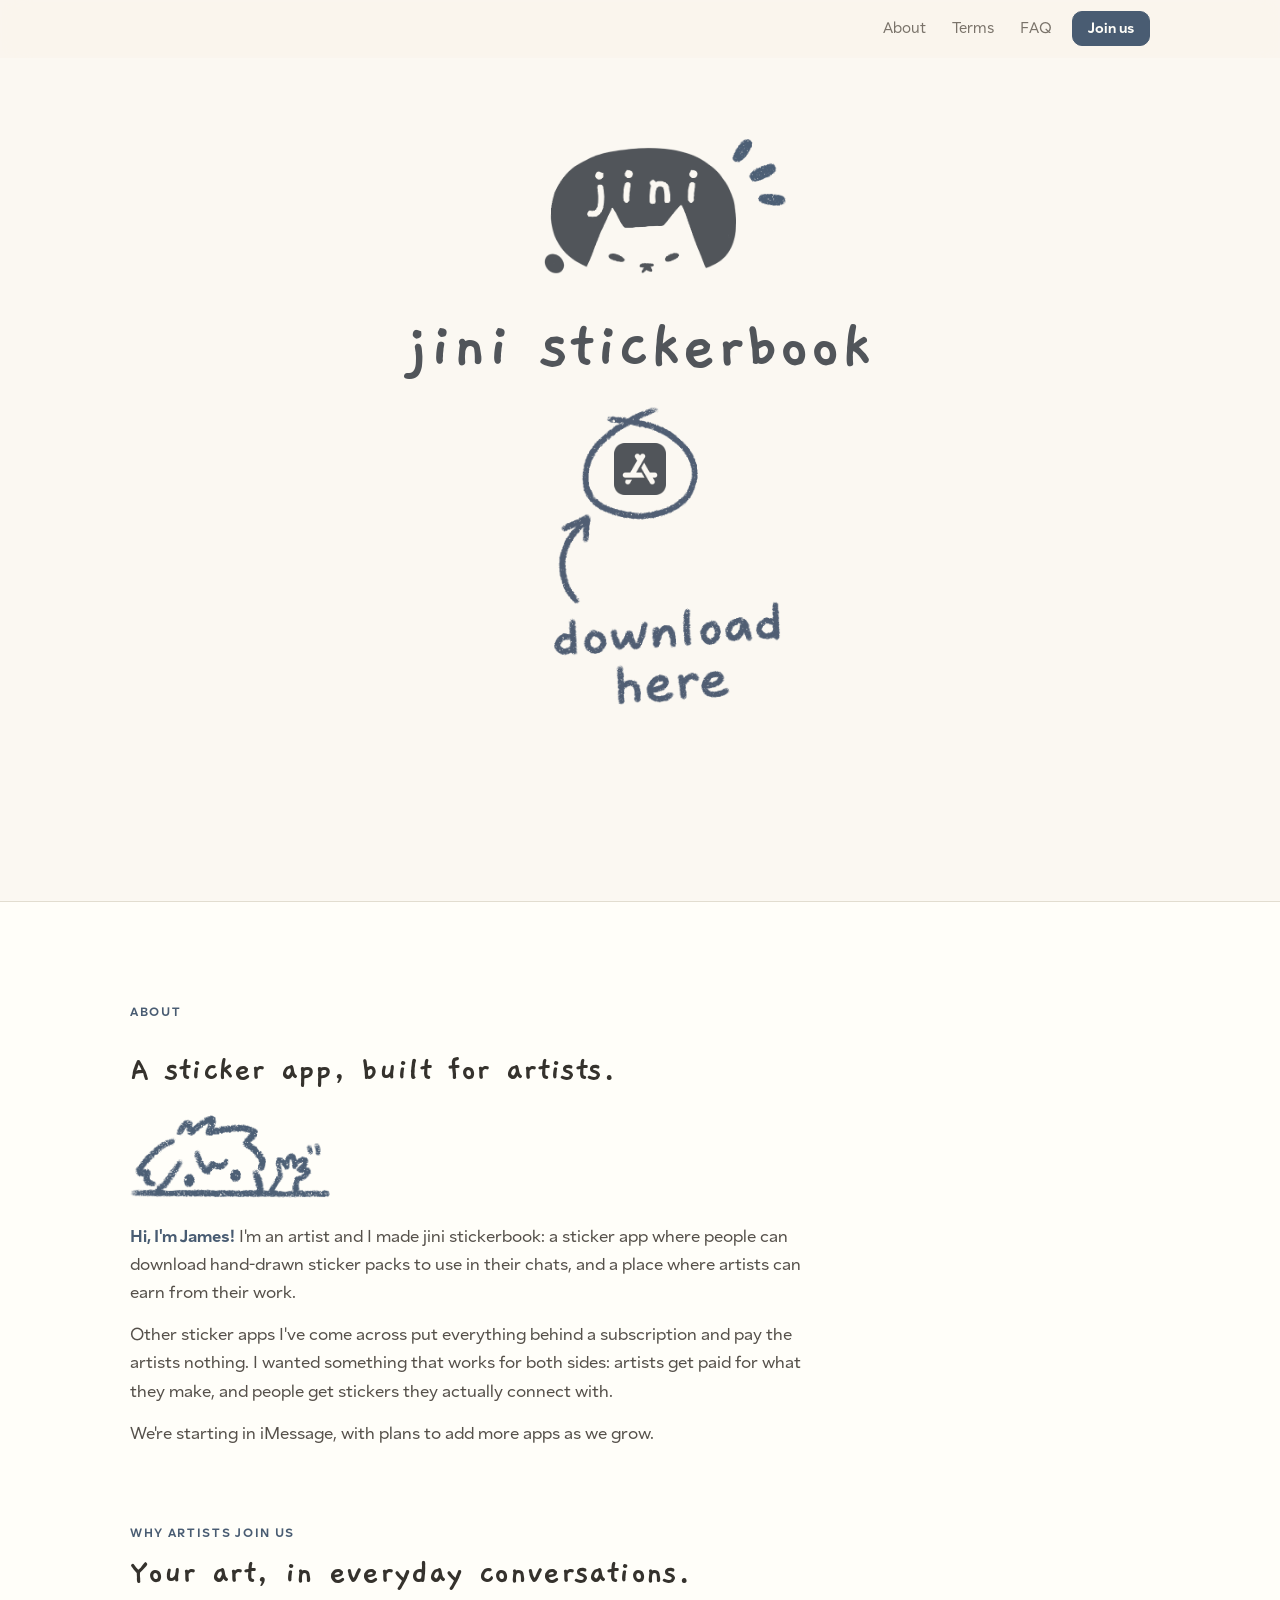
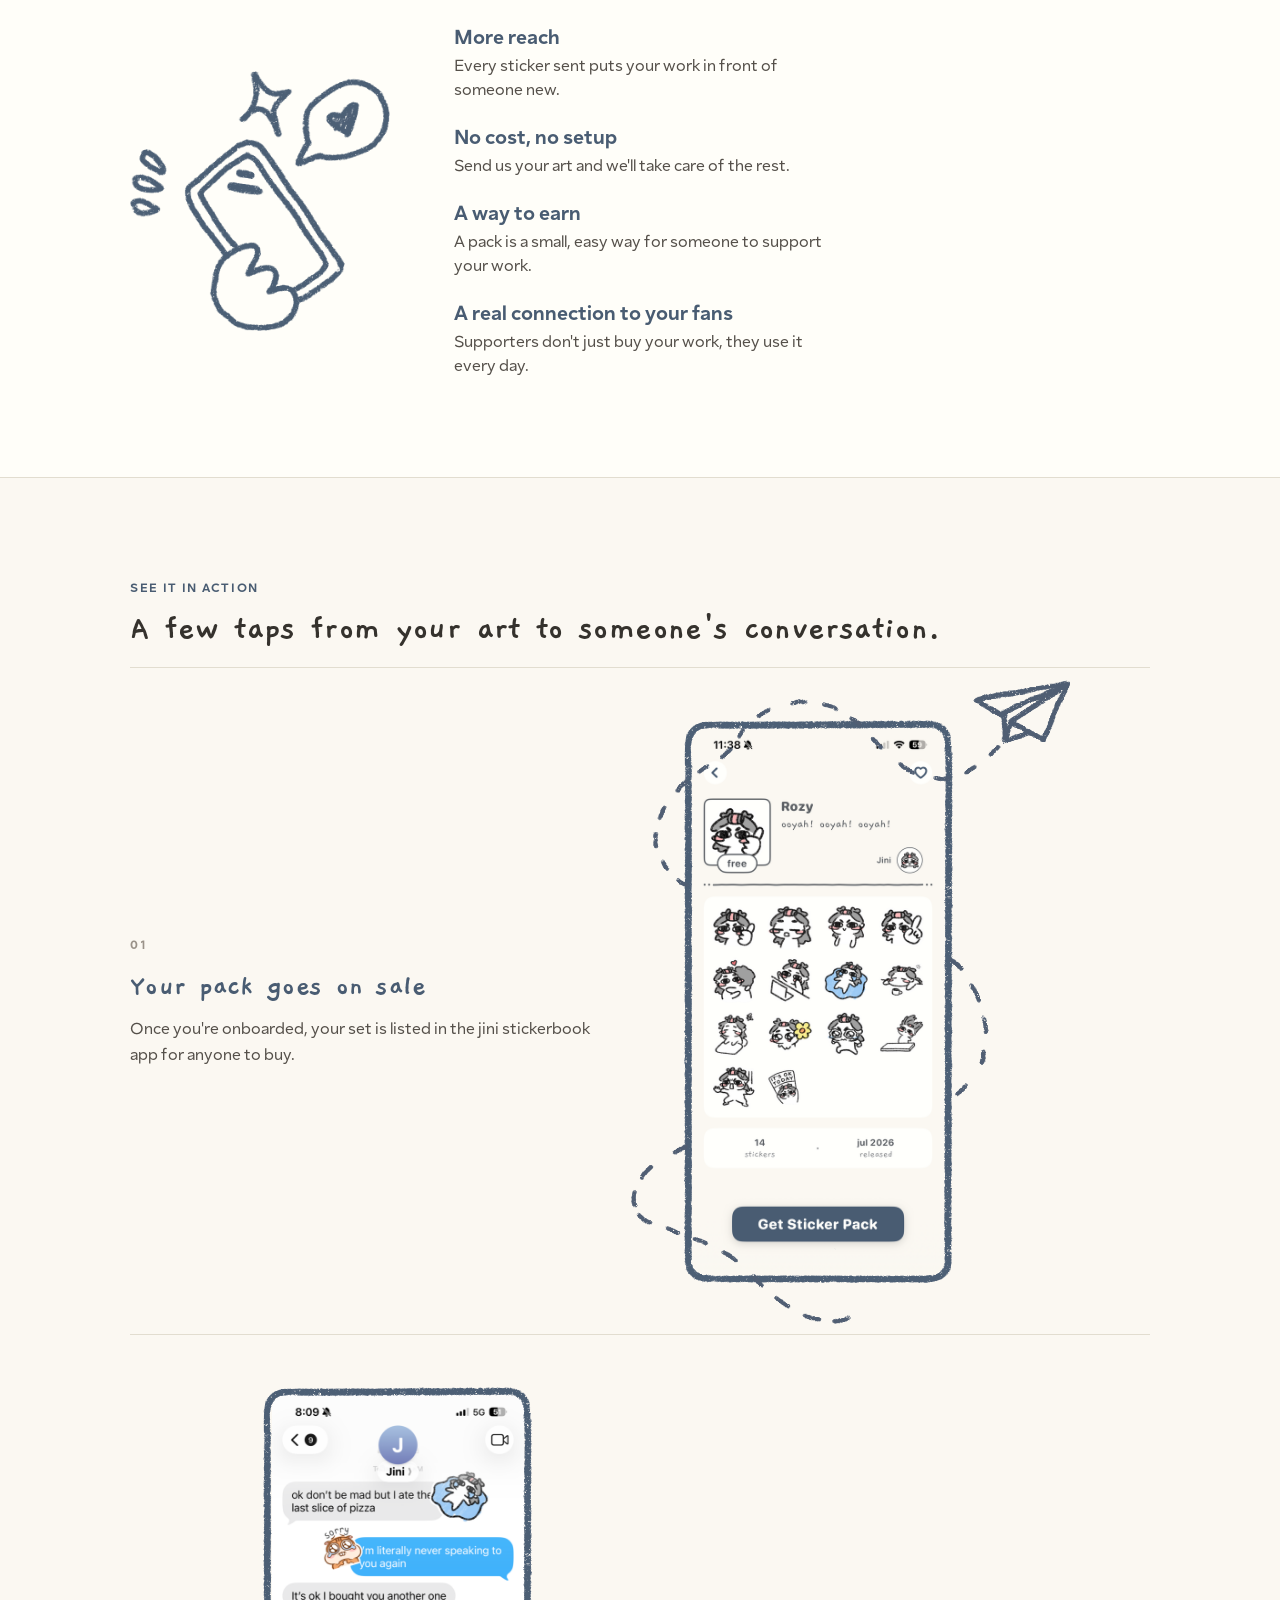
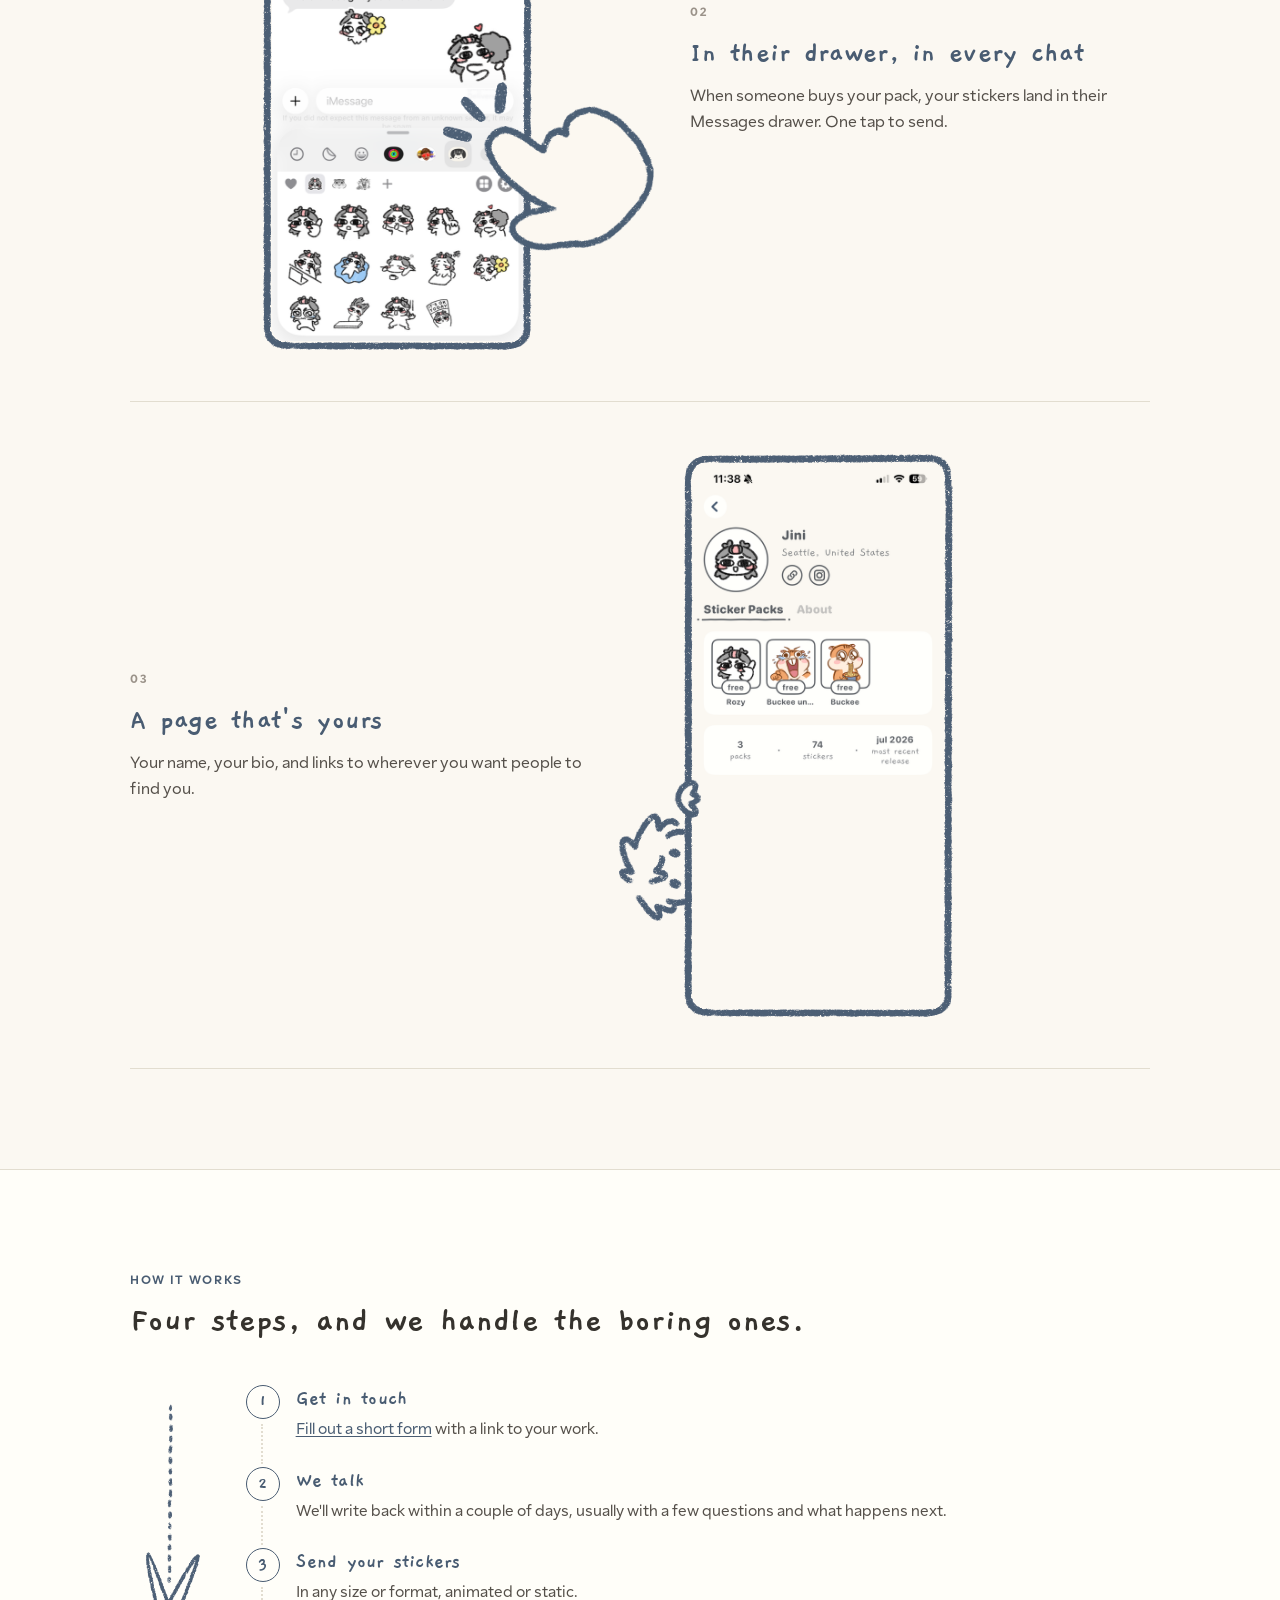
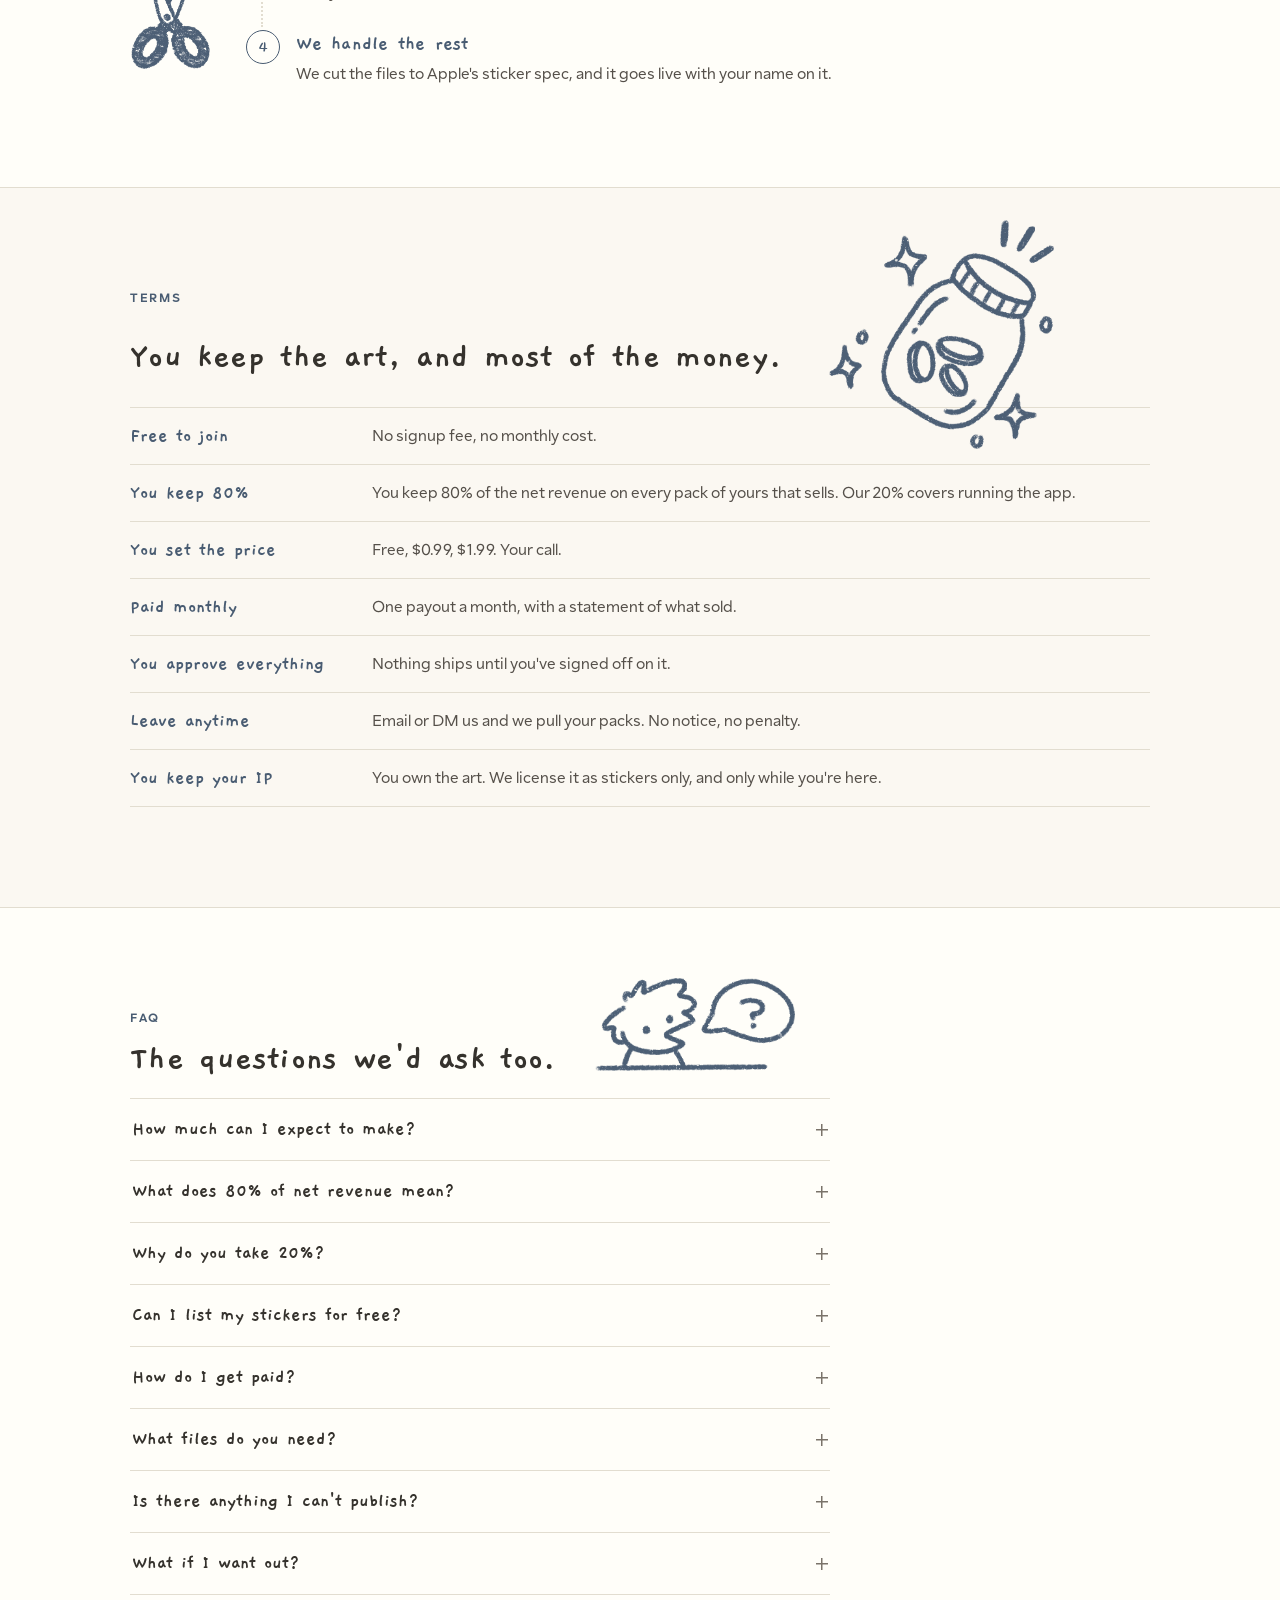
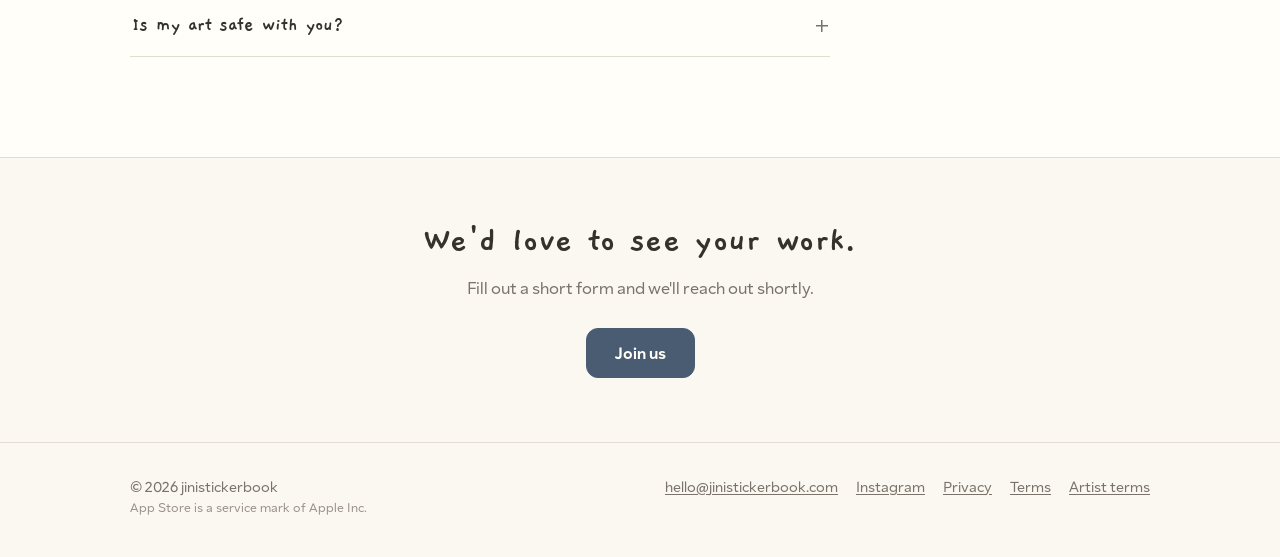
==== commit 8c60bad3: "Match the app's new background and refresh in-app imagery Set --paper to FBF8F2 to follow the app's " ====
--- a/index.html
+++ b/index.html
@@ -5,7 +5,7 @@
   <meta name="viewport" content="width=device-width, initial-scale=1.0" />
   <title>jini stickerbook</title>
   <meta name="description" content="Original hand-drawn stickers by independent artists, straight to your conversations." />
-  <meta name="theme-color" content="#F9F5ED" />
+  <meta name="theme-color" content="#FBF8F2" />
 
   <meta property="og:type" content="website" />
   <meta property="og:title" content="jini stickerbook" />
@@ -95,7 +95,7 @@
           <img class="drawing drawing-aside" src="assets/drawings/about_me_asset.png" alt="" aria-hidden="true" />
         </div>
         <div class="prose">
-          <p><span class="greeting">Hi, I'm James!</span> I'm an artist and I made jini stickerbook: a sticker app where people can download hand-drawn sticker packs to use in their chats, and a place where artists can share and earn from their work.</p>
+          <p><span class="greeting">Hi, I'm James!</span> I'm an artist and I made jini stickerbook: a sticker app where people can download hand-drawn sticker packs to use in their chats, and a place where artists can earn from their work.</p>
           <p>Other sticker apps I've come across put everything behind a subscription and pay the artists nothing. I wanted something that works for both sides: artists get paid for what they make, and people get stickers they actually connect with.</p>
           <p>We're starting in iMessage, with plans to add more apps as we grow.</p>
         </div>
--- a/style.css
+++ b/style.css
@@ -28,7 +28,7 @@
 
 :root {
   /* Surfaces, pulled from DesignSystem.swift. */
-  --paper: #F9F5ED;
+  --paper: #FBF8F2;
   --card: #FFFEF9;
 
   /* Text ink. Warm grays rather than neutral: the paper is a cream, and a
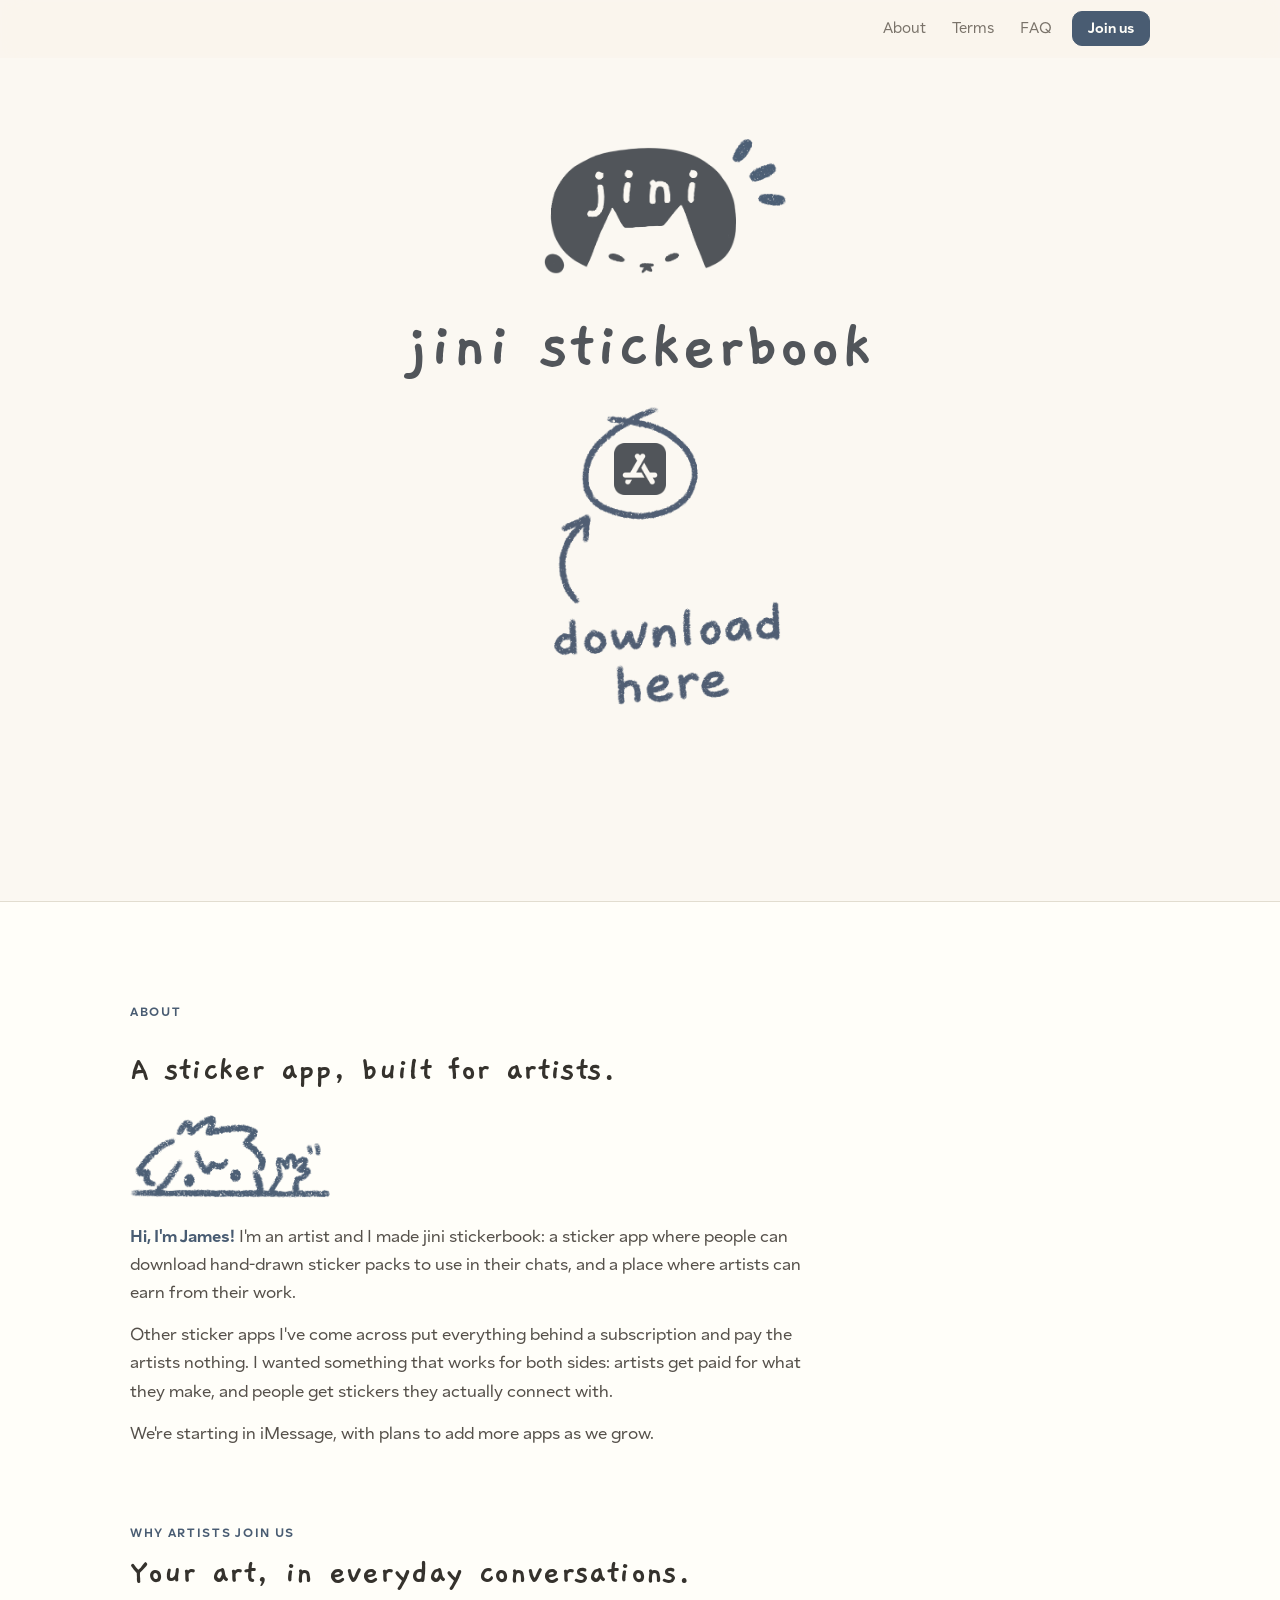
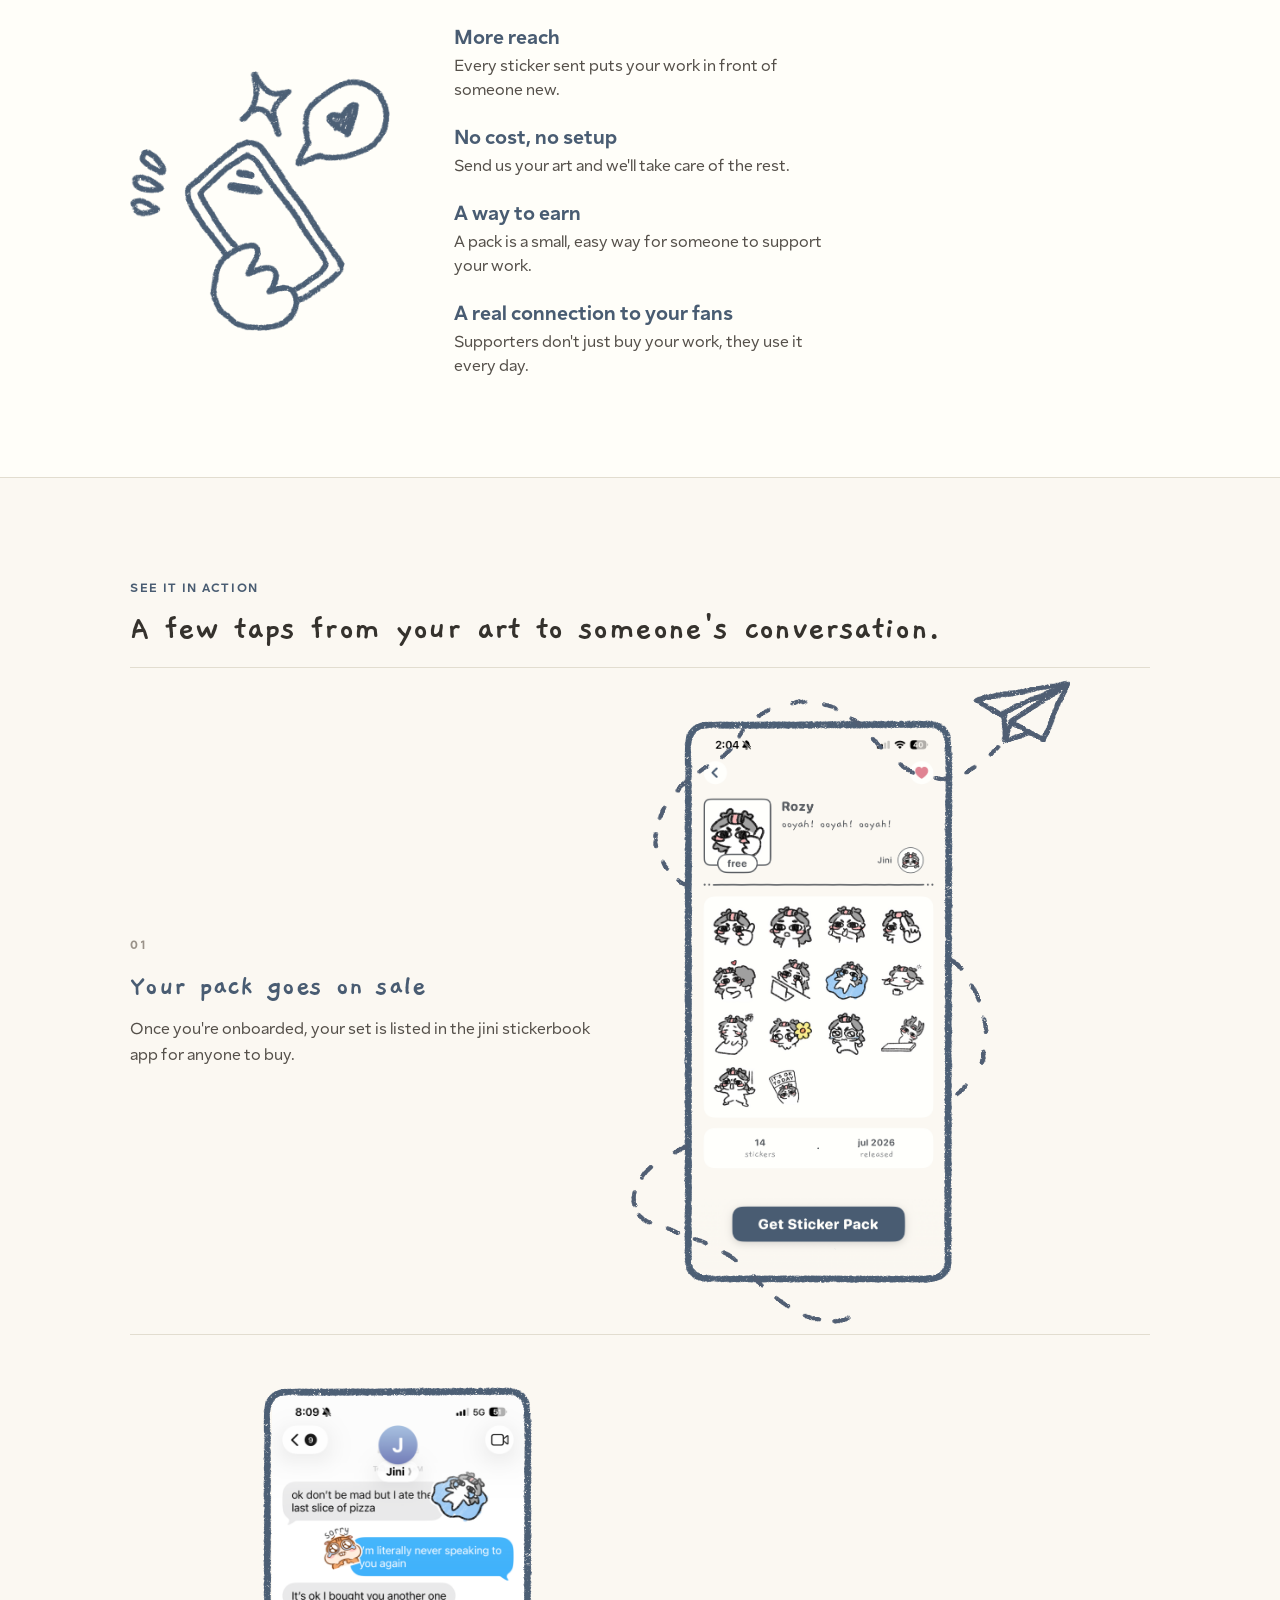
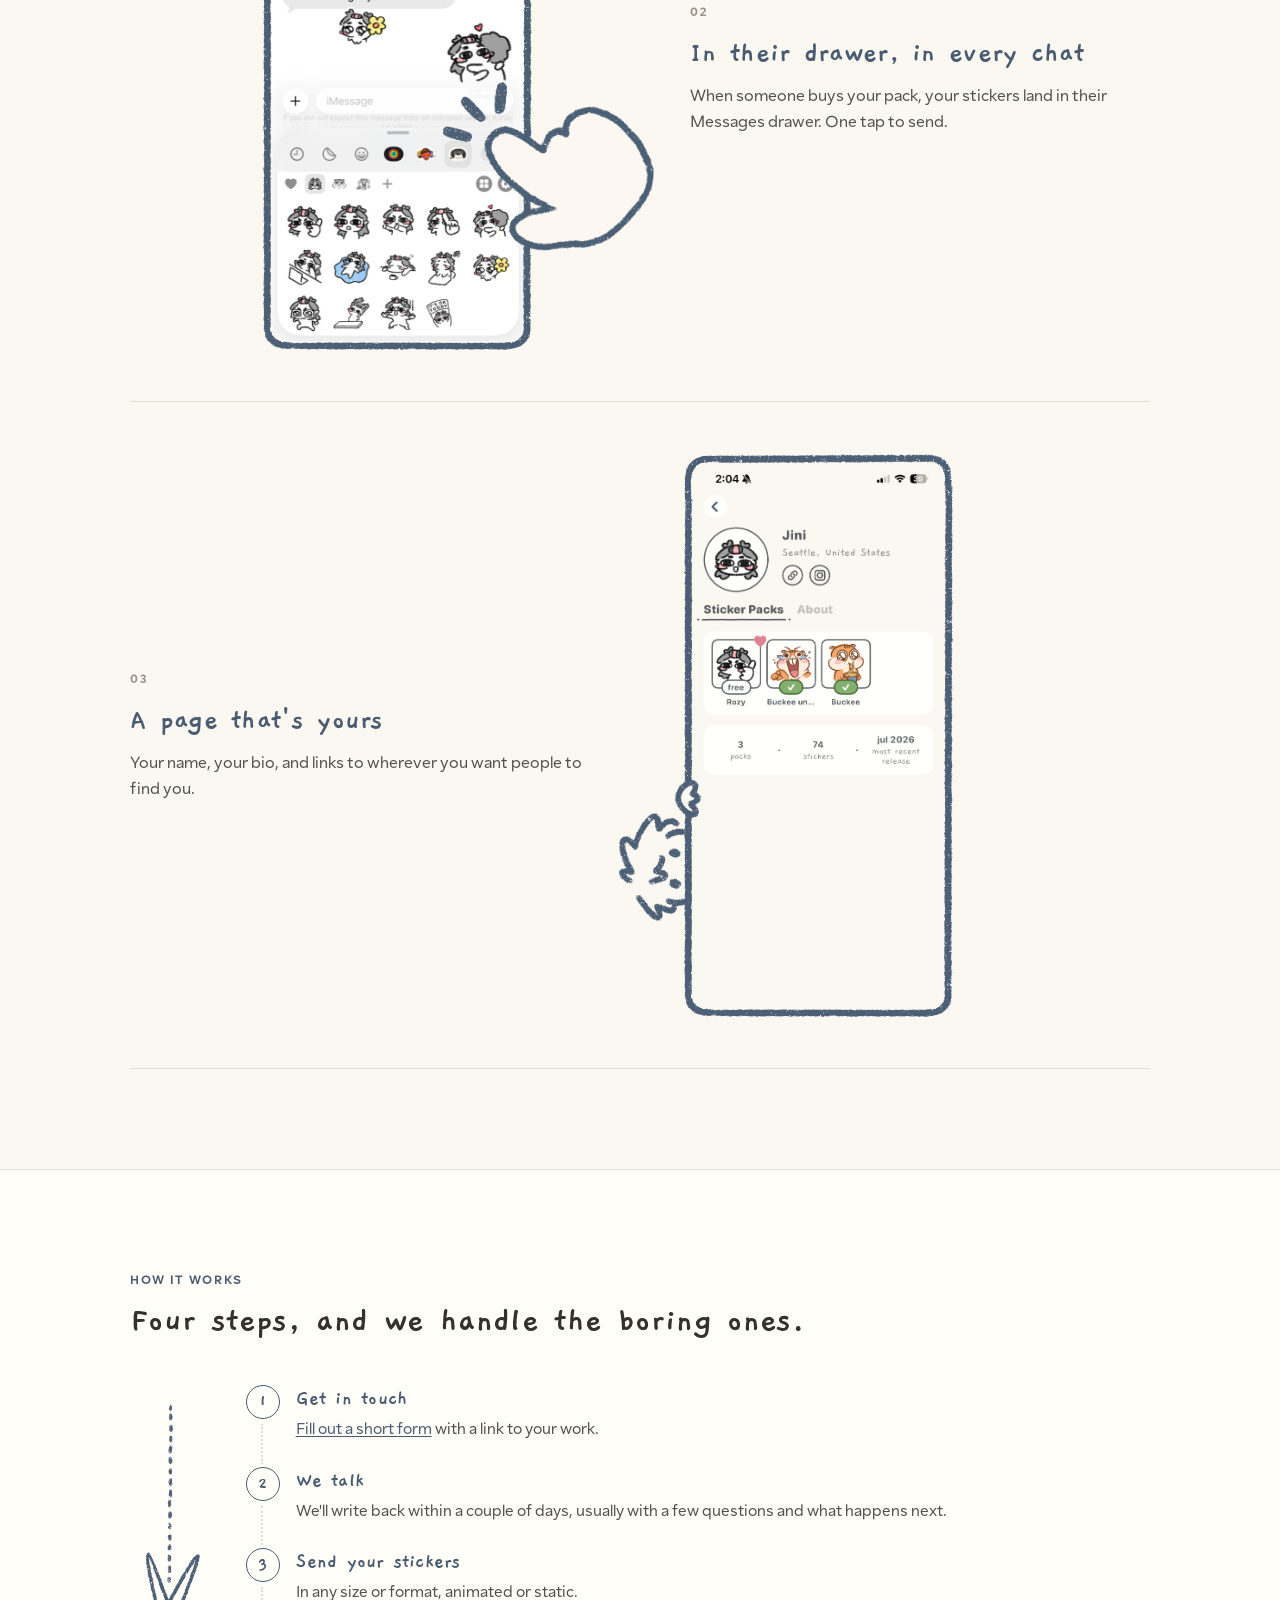
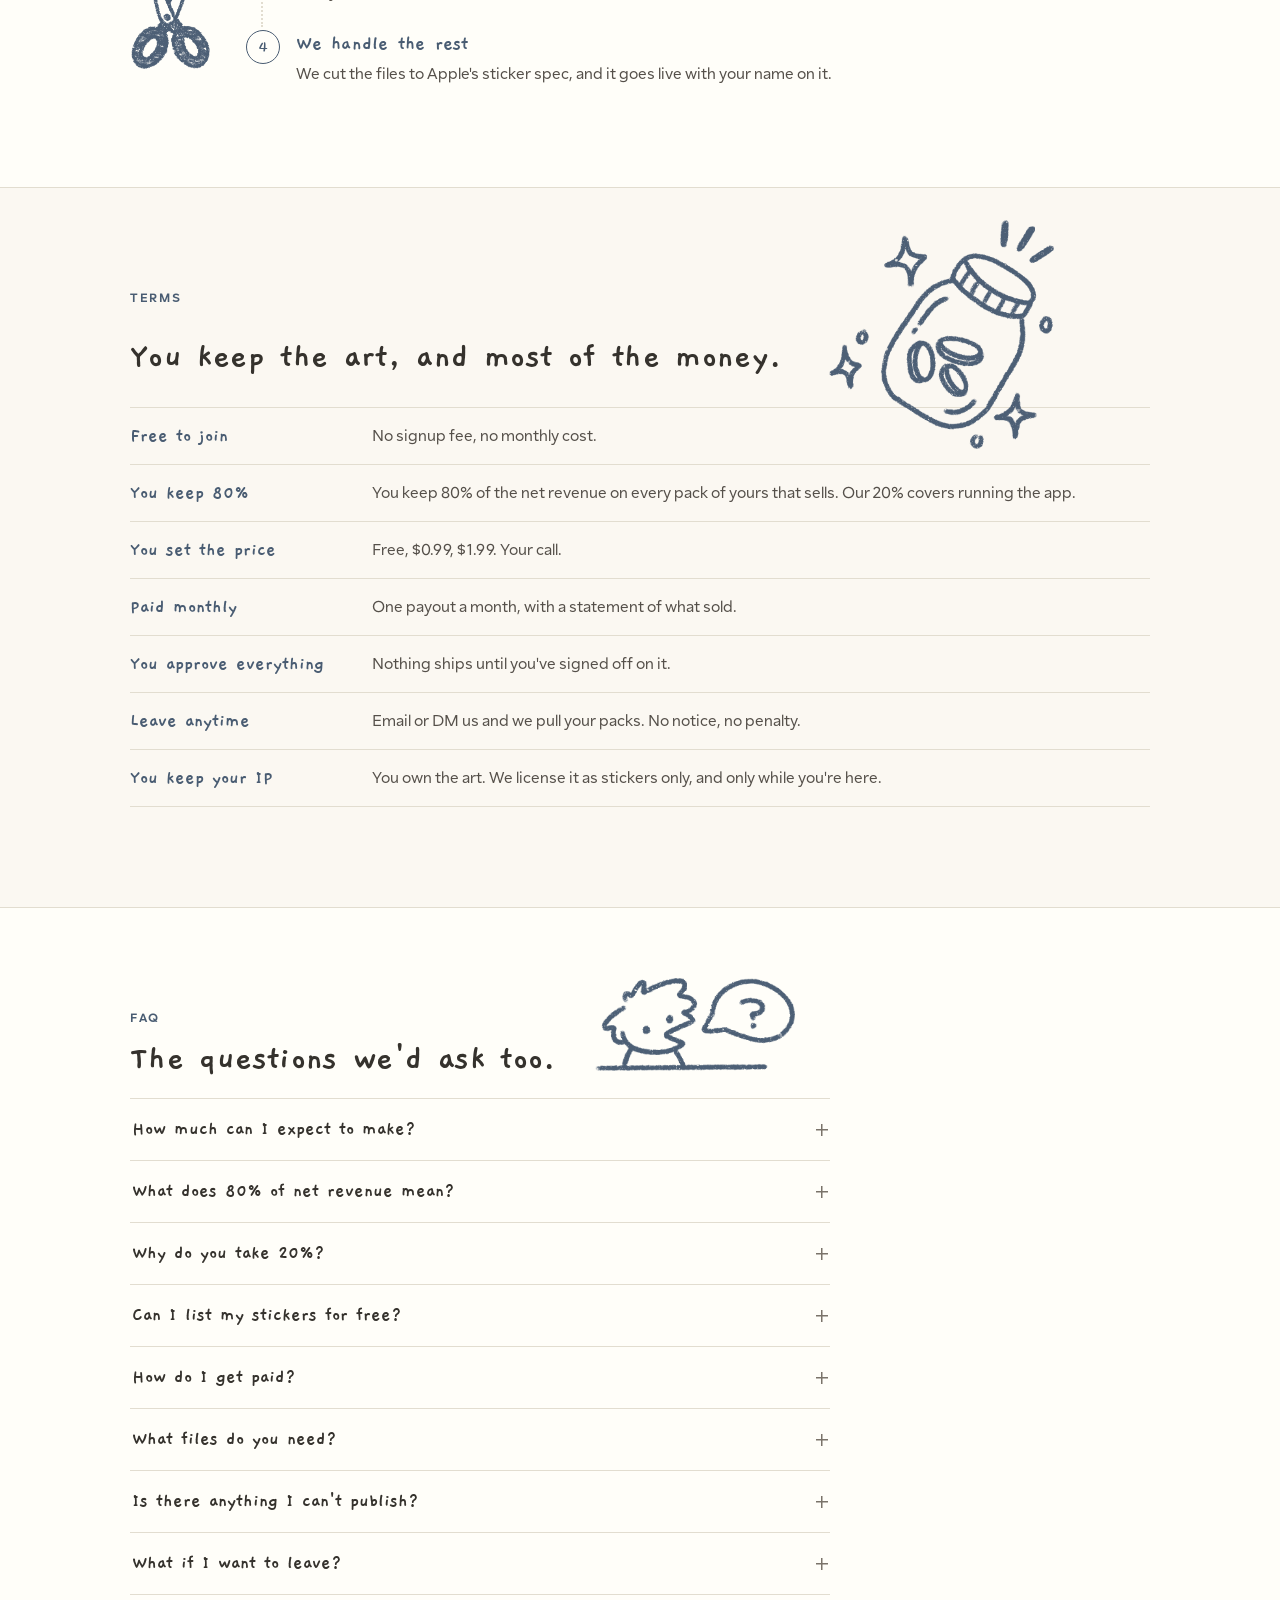
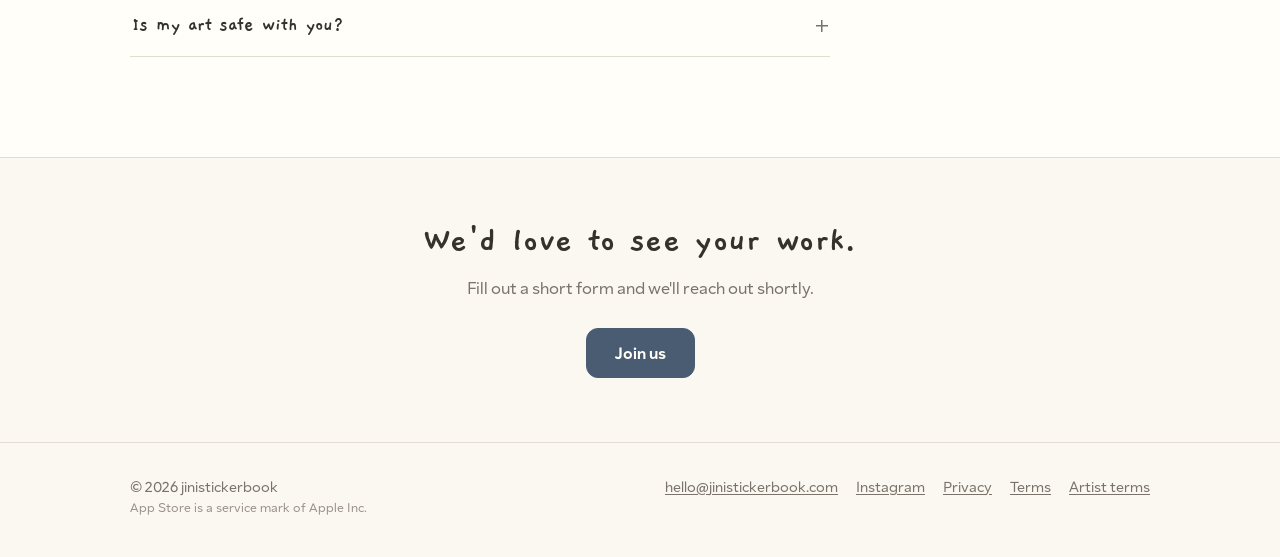
==== commit 756199ea: "Refresh in-app screenshots and drop stale App Store captures Replace the pack and artist proof scree" ====
--- a/index.html
+++ b/index.html
@@ -326,7 +326,7 @@
           </details>
 
           <details>
-            <summary>What if I want out?</summary>
+            <summary>What if I want to leave?</summary>
             <div class="faq__body">
               <p>Email or DM us and your packs come down. People who already bought one keep it, and you're still paid for sales made before you left.</p>
             </div>
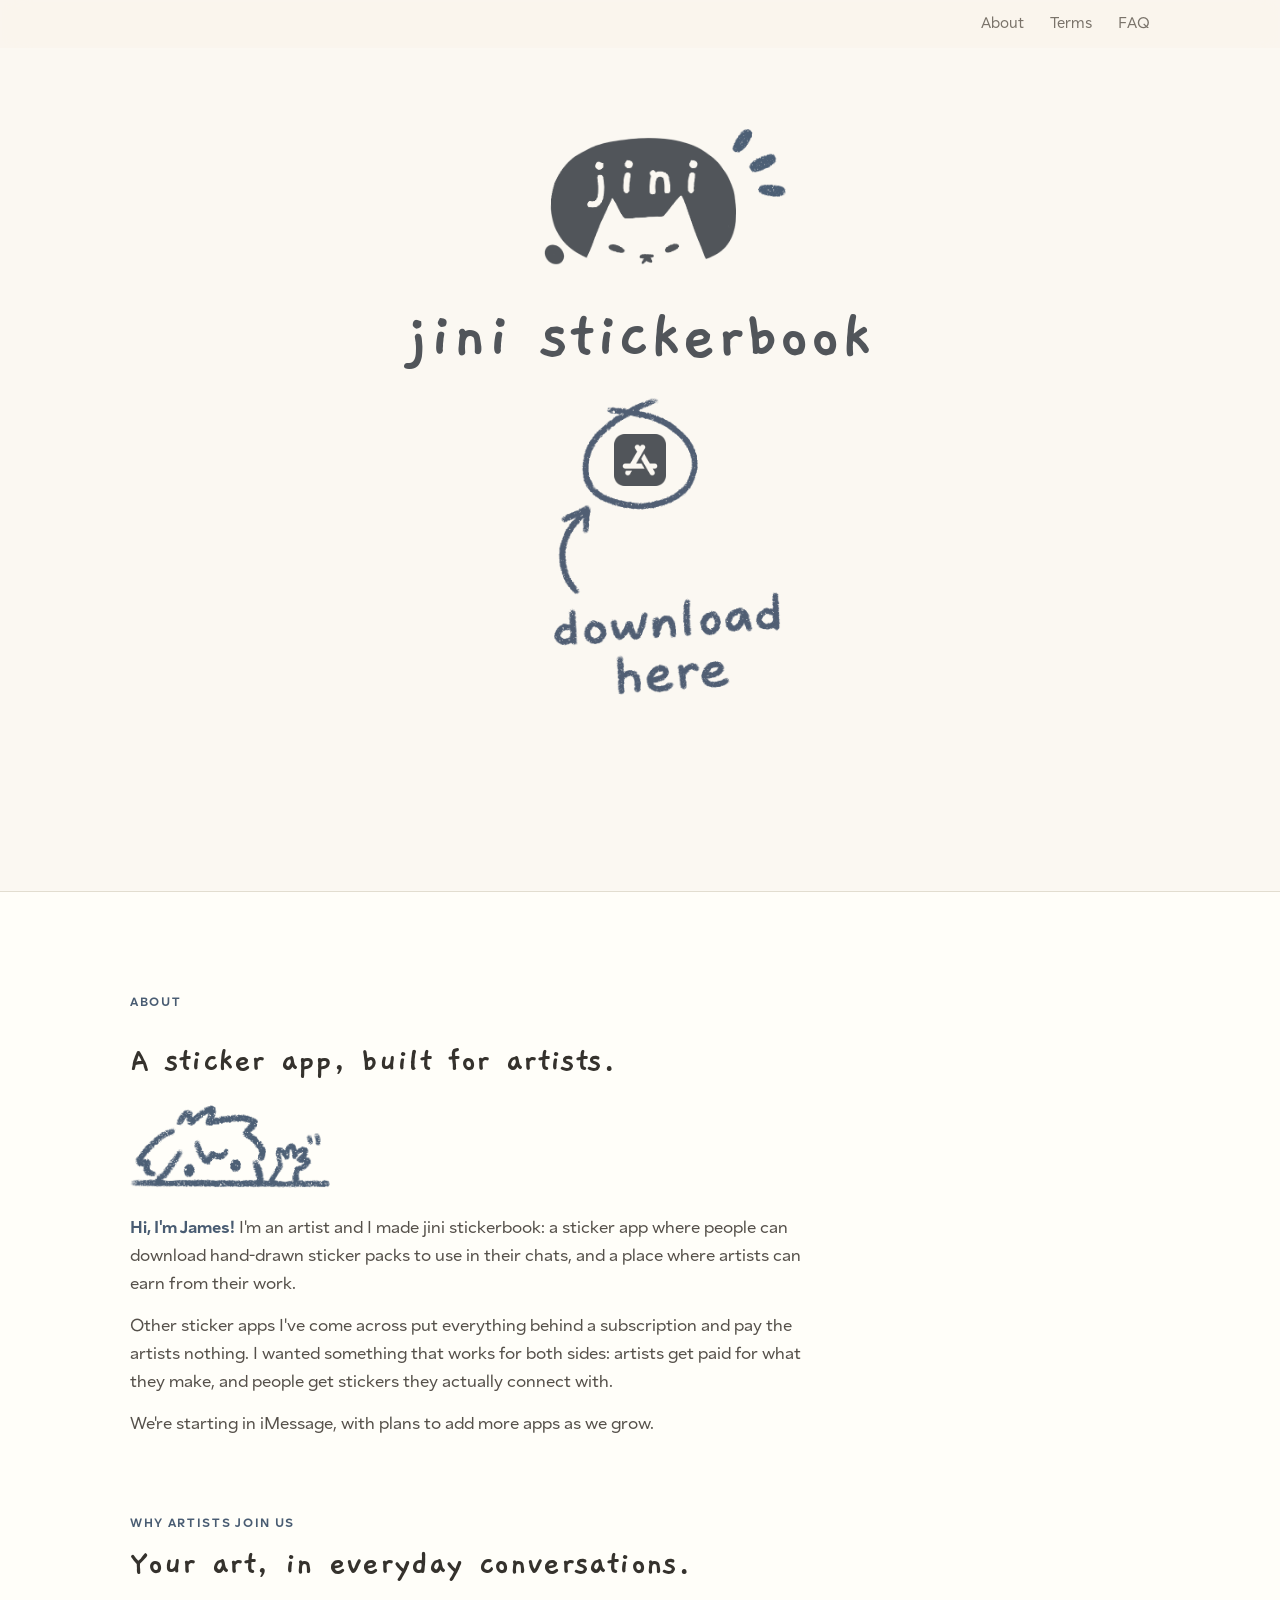
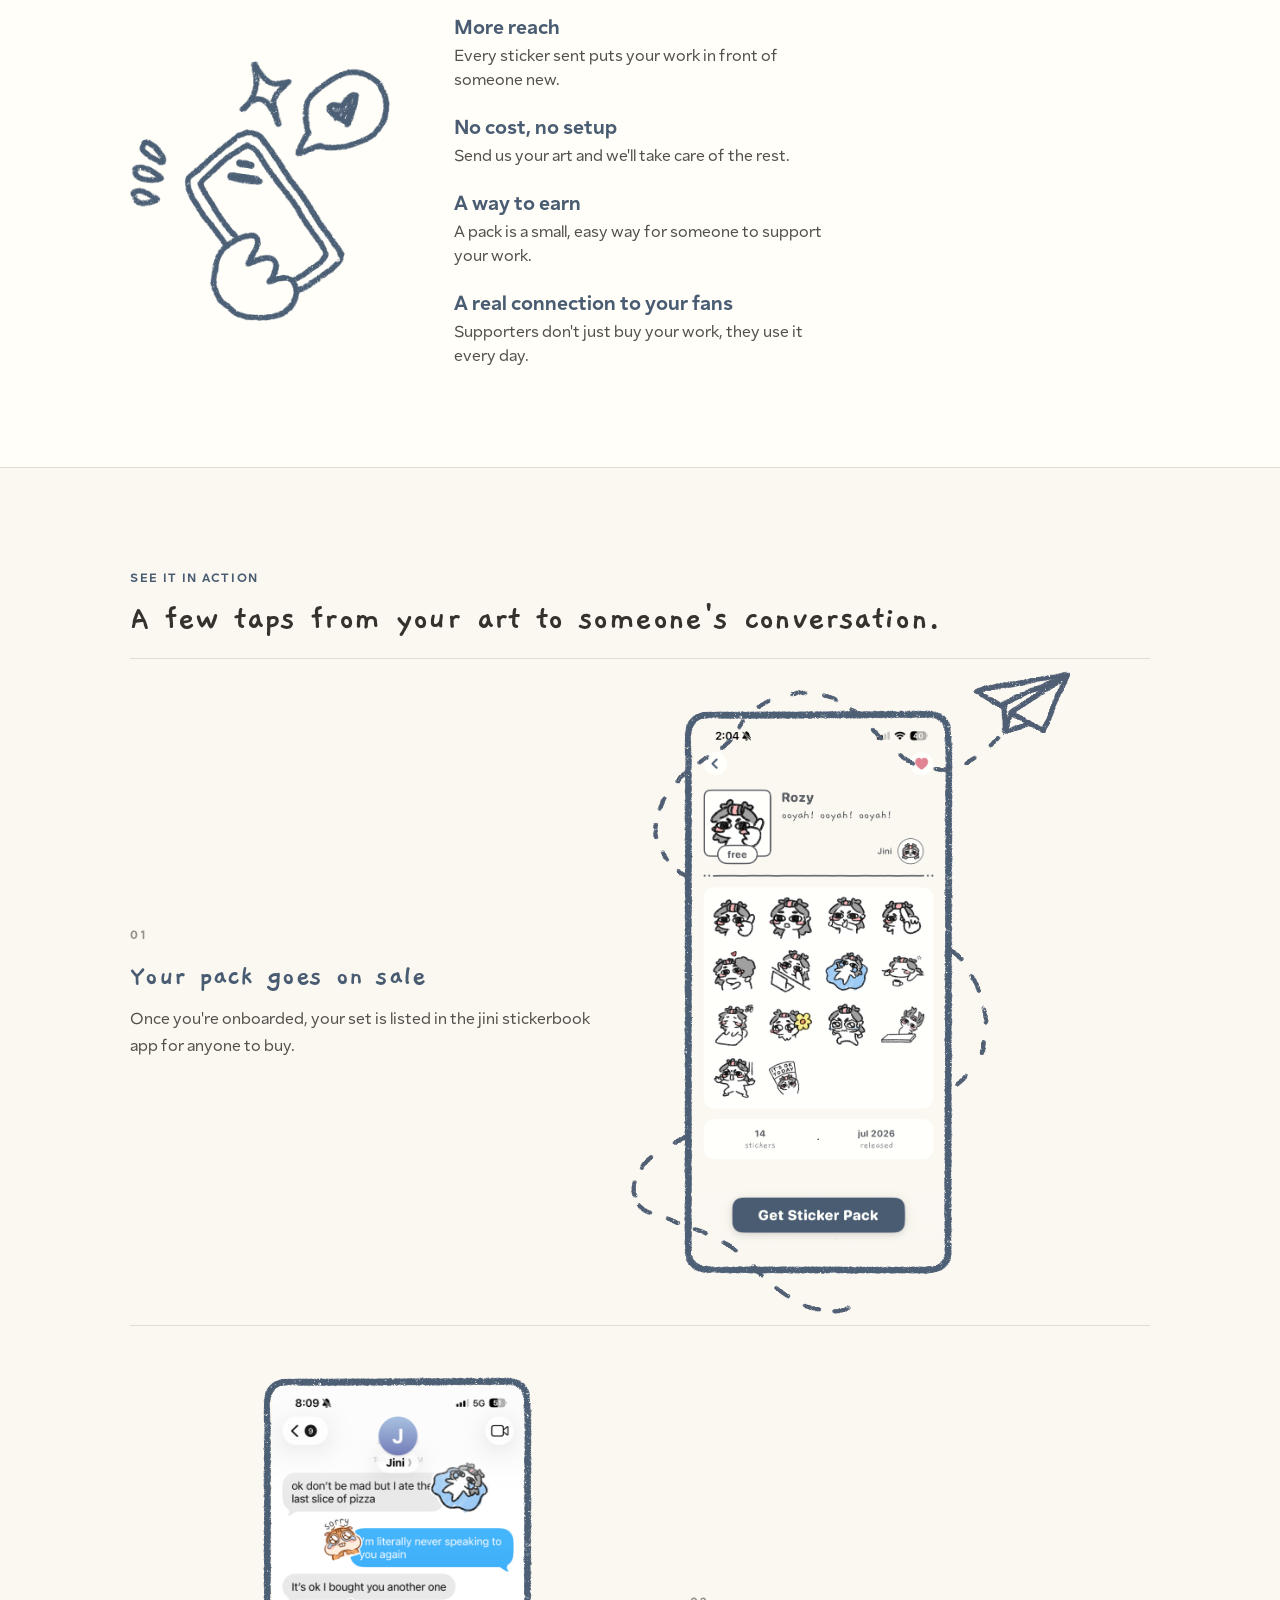
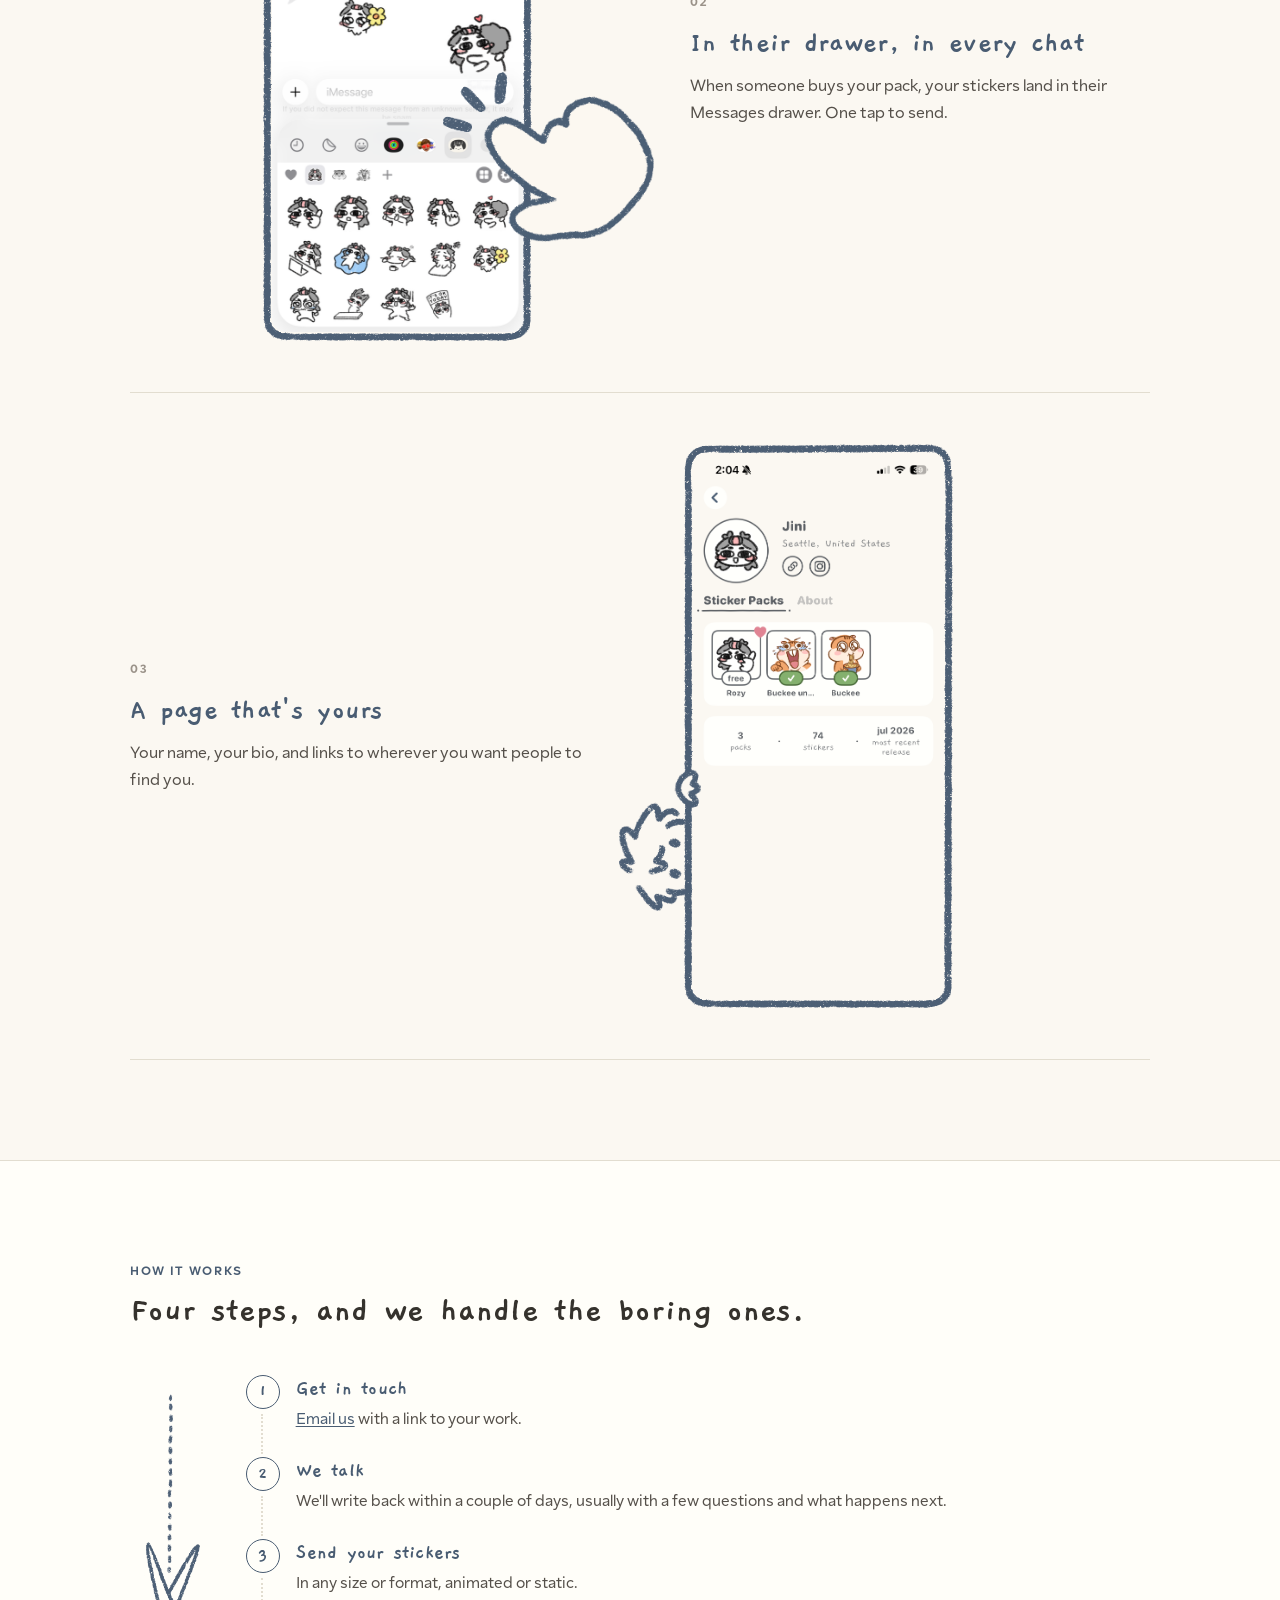
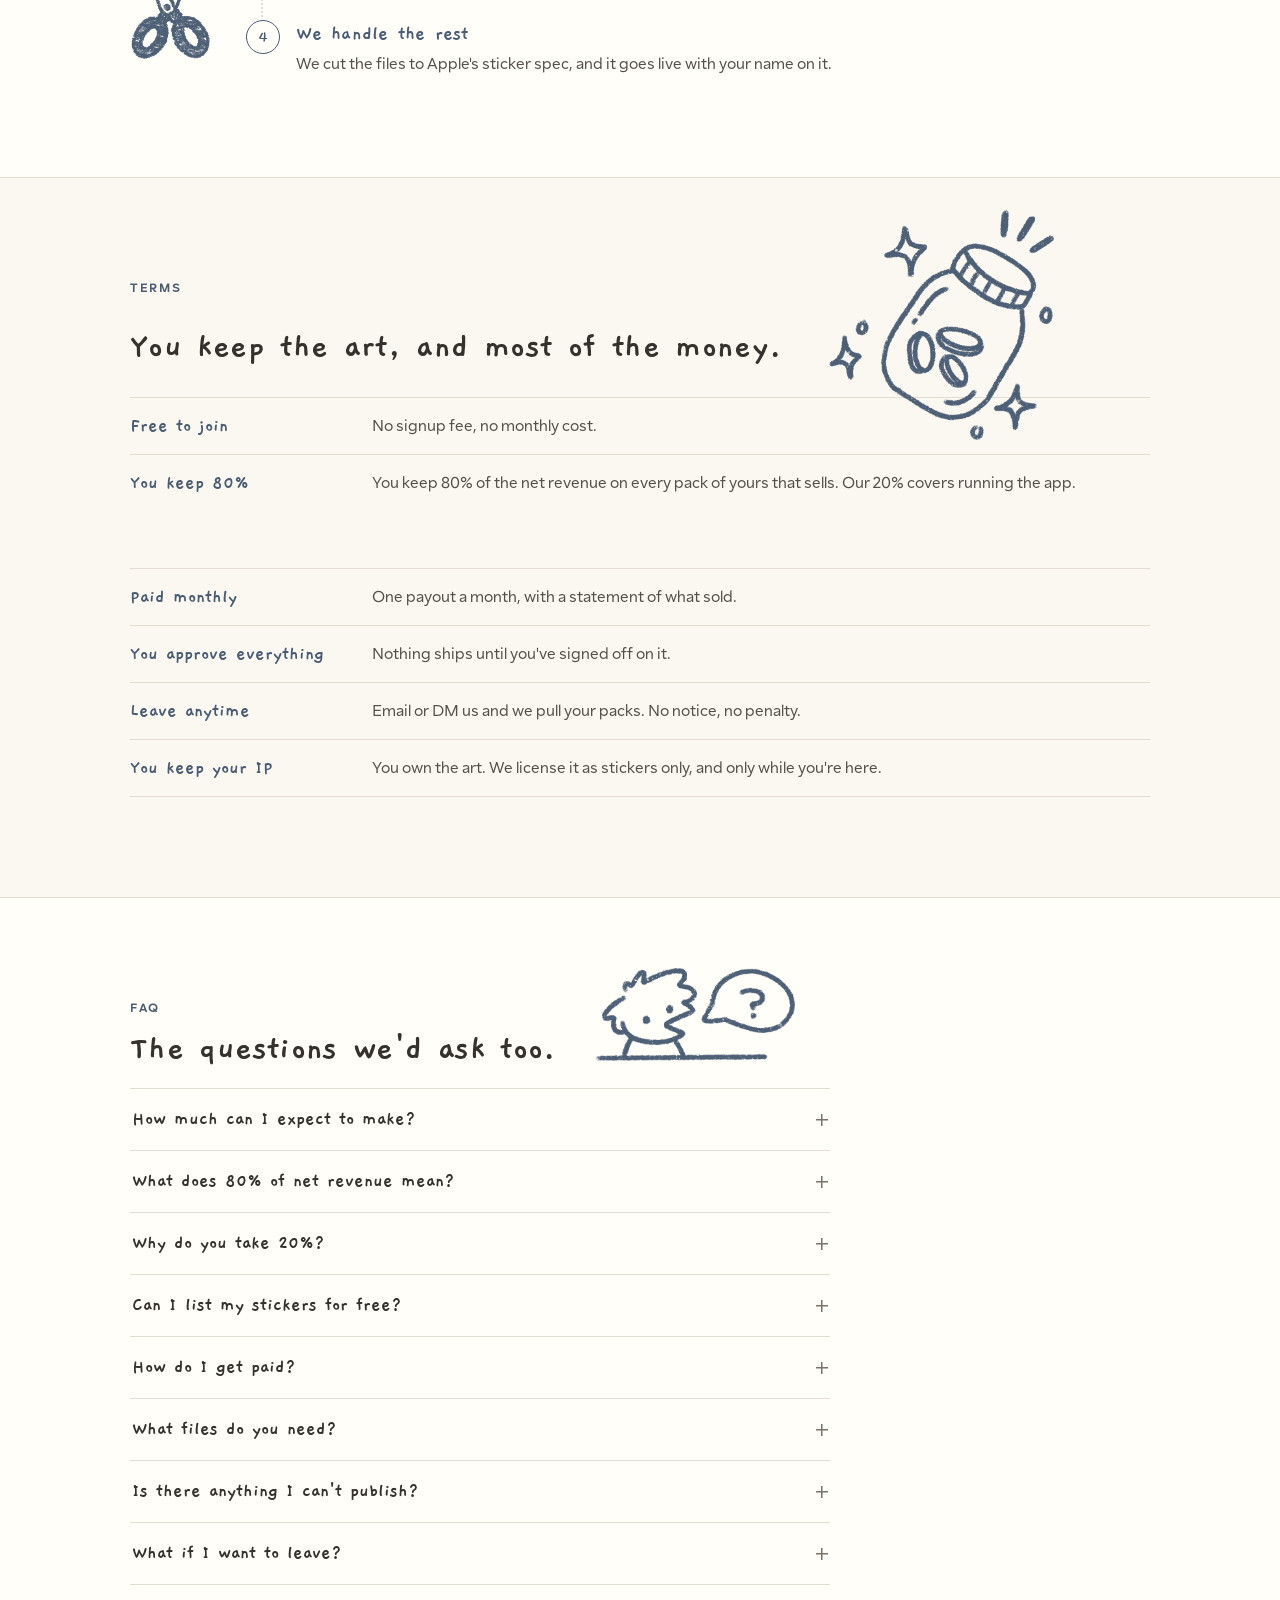
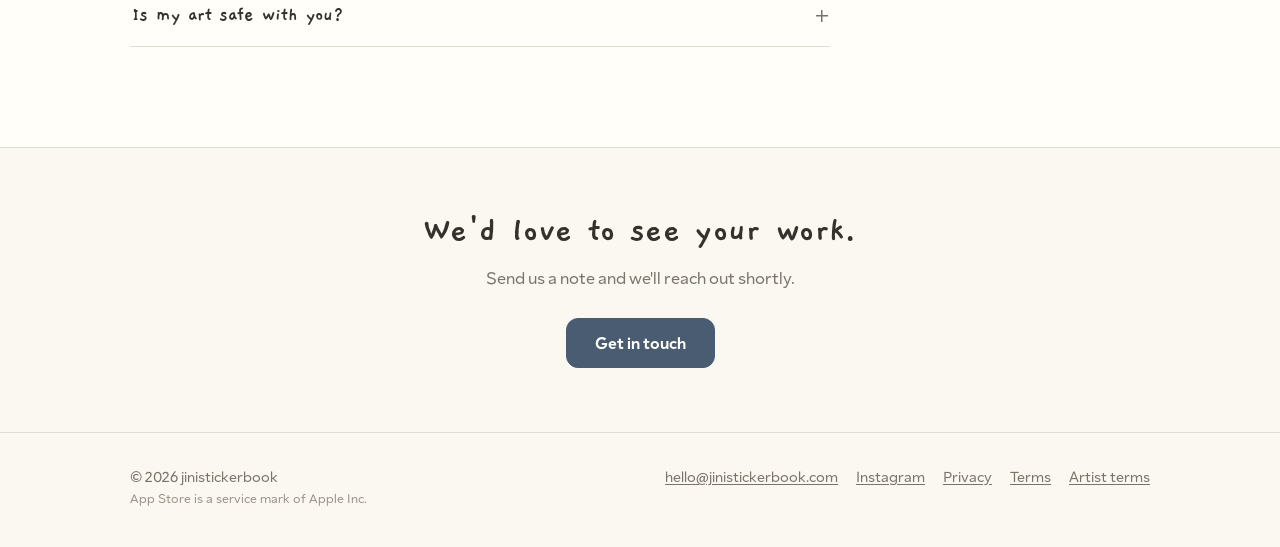
==== commit 74e27ee5: "Hide the application form while artists are approached directly Jini is DMing artists one by one, so" ====
--- a/index.html
+++ b/index.html
@@ -38,7 +38,10 @@
         <a href="#deal">Terms</a>
         <a href="#faq">FAQ</a>
       </nav>
+      <!-- FORM HIDDEN (1 of 4): nav CTA. Restore this line to bring back the
+           Tally form; see the matching FORM HIDDEN notes below.
       <a class="btn btn--primary btn--sm" href="#apply">Join us</a>
+      -->
     </div>
   </header>
 
@@ -68,8 +71,7 @@
           <circle cx="314" cy="3" r="2" fill="currentColor" />
         </svg>
         <div class="cta-row">
-          <!-- TODO: swap href="#" for your App Store URL. -->
-          <a class="store-badge" href="#" aria-label="Download on the App Store">
+          <a class="store-badge" href="https://apps.apple.com/us/app/jini-stickerbook-stickers/id6784808935" aria-label="Download jini stickerbook on the App Store">
             <img class="store-badge__icon" src="assets/app-store-icon-51555A.png" alt="Download on the App Store" />
             <!-- Ring and label are two files so they can be sized independently:
                  the ring has to stay locked to the badge it encloses, while the
@@ -201,8 +203,9 @@
         <ol class="steps" data-stagger="100">
           <li>
             <h3>Get in touch</h3>
-            <!-- APPLY LINK (1 of 2) — both point at the Tally form. -->
-            <p><a href="https://tally.so/r/RGl8Lp" target="_blank" rel="noopener">Fill out a short form</a> with a link to your work.</p>
+            <!-- FORM HIDDEN (2 of 4): was a link to the Tally form. Restore:
+                 <p><a href="https://tally.so/r/RGl8Lp" target="_blank" rel="noopener">Fill out a short form</a> with a link to your work.</p> -->
+            <p><a href="mailto:hello@jinistickerbook.com">Email us</a> with a link to your work.</p>
           </li>
           <li>
             <h3>We talk</h3>
@@ -347,10 +350,13 @@
       <div class="container">
         <div class="apply" data-stagger="100">
           <h2>We'd love to see your work.</h2>
-          <p class="apply__note">Fill out a short form and we'll reach out shortly.</p>
+          <!-- FORM HIDDEN (3 of 4): note read "Fill out a short form and we'll
+               reach out shortly." -->
+          <p class="apply__note">Send us a note and we'll reach out shortly.</p>
           <div class="btn-row btn-row--center">
-            <!-- APPLY LINK (2 of 2) — see note in the "How it works" step above. -->
-            <a class="btn btn--primary btn--lg" href="https://tally.so/r/RGl8Lp" target="_blank" rel="noopener">Join us</a>
+            <!-- FORM HIDDEN (4 of 4): was a link to the Tally form. Restore:
+                 <a class="btn btn--primary btn--lg" href="https://tally.so/r/RGl8Lp" target="_blank" rel="noopener">Join us</a> -->
+            <a class="btn btn--primary btn--lg" href="mailto:hello@jinistickerbook.com">Get in touch</a>
           </div>
         </div>
       </div>
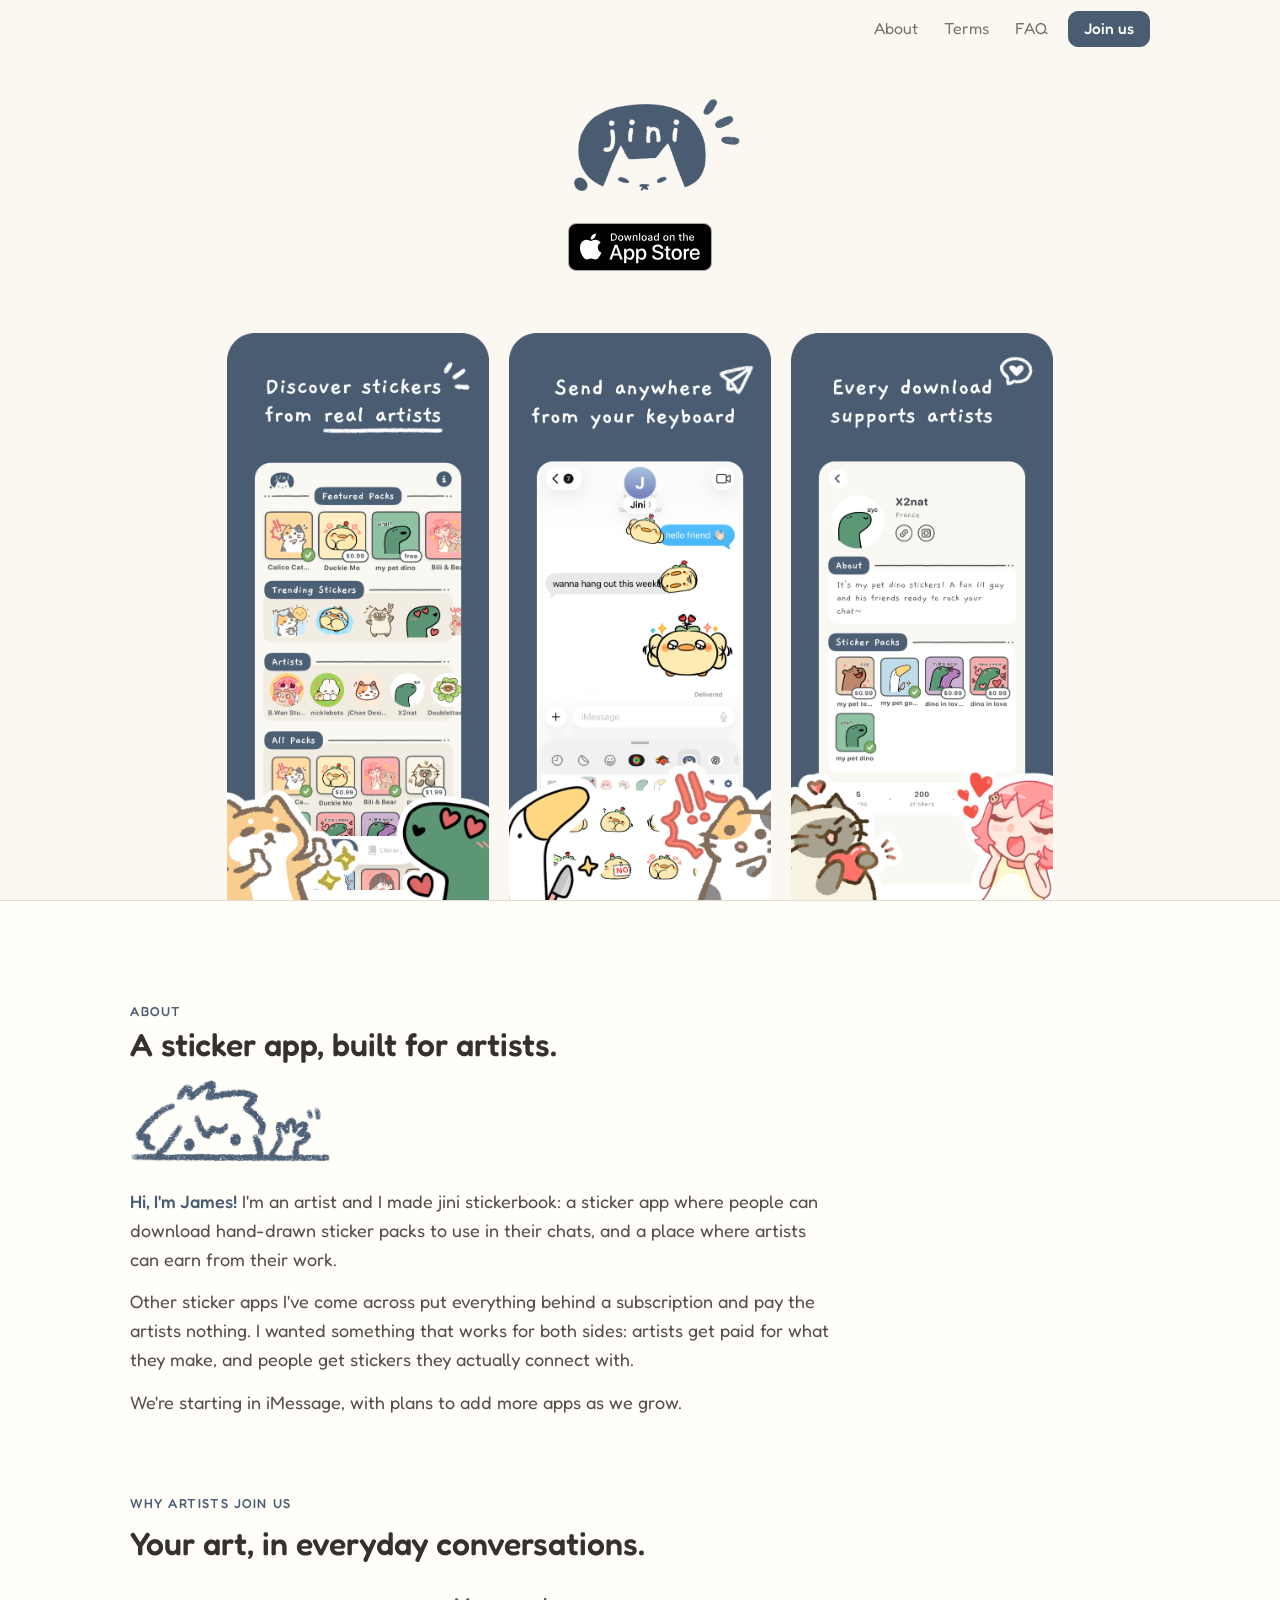
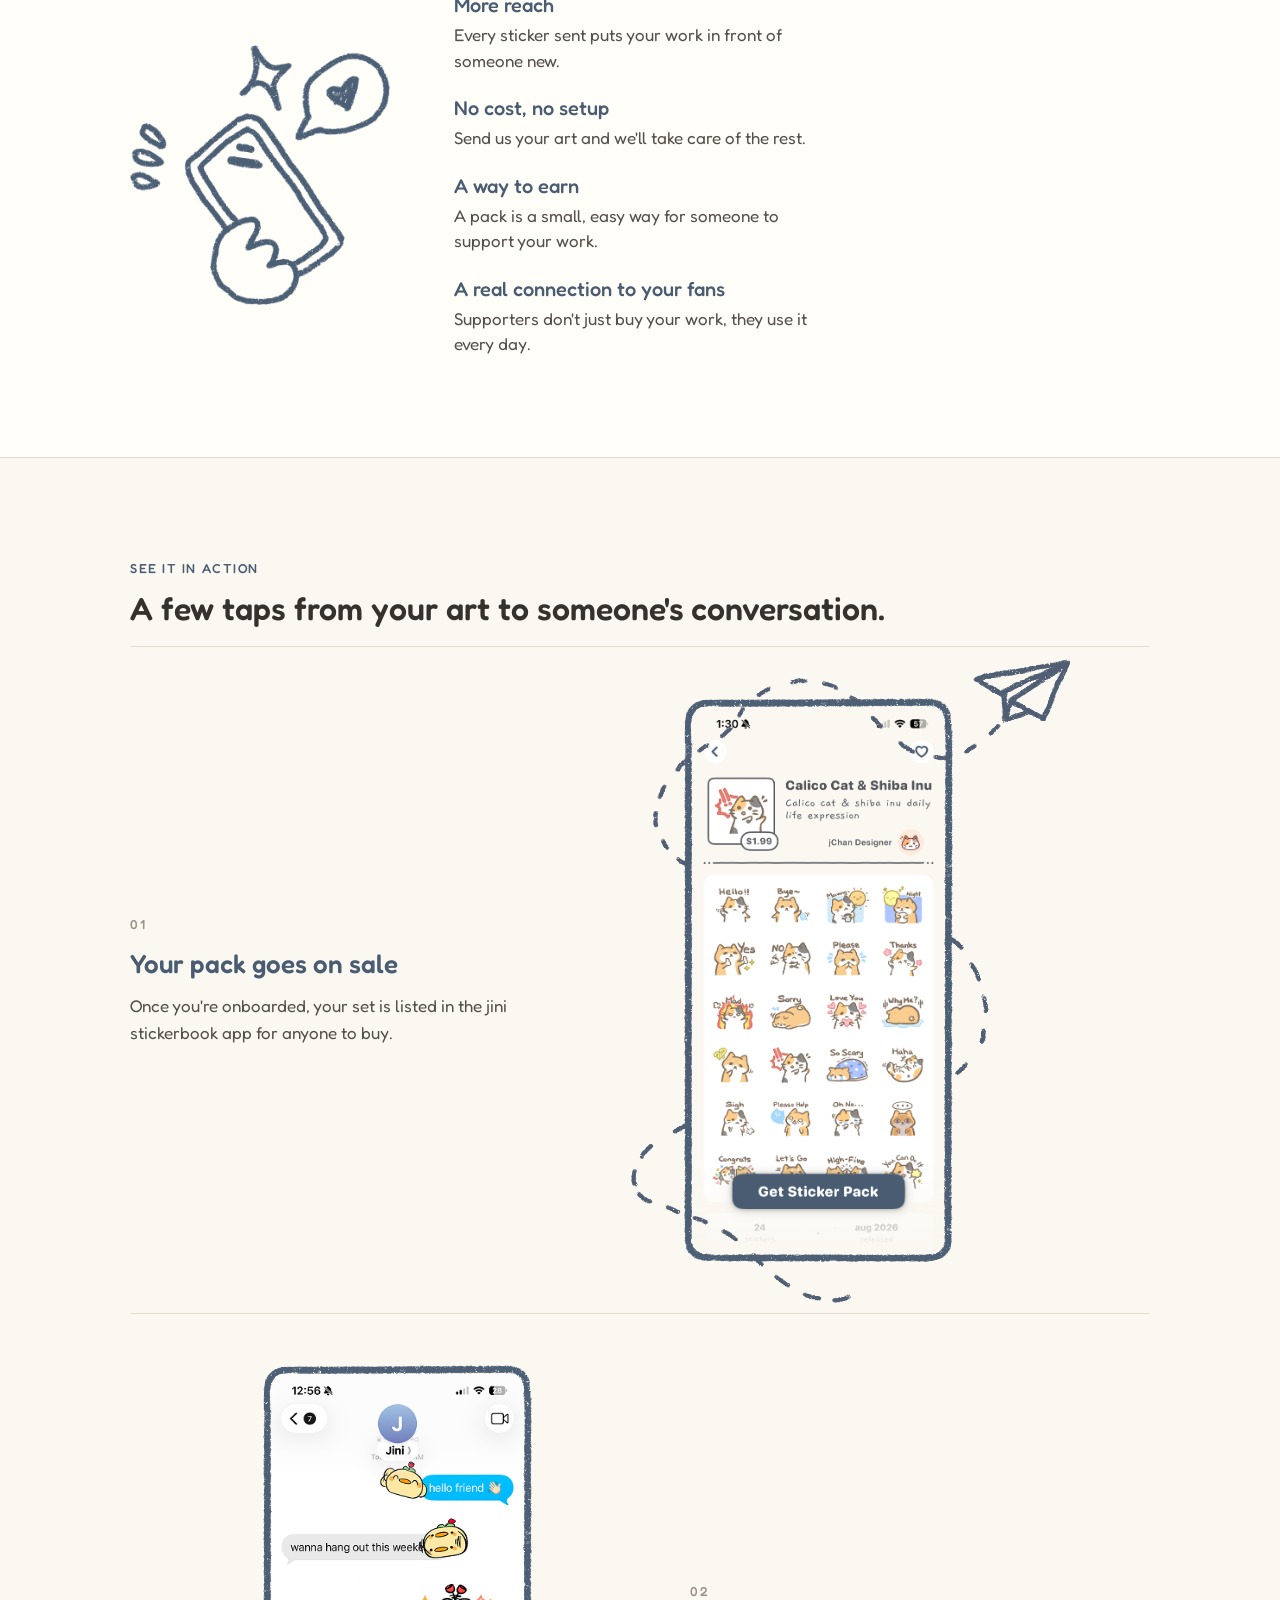
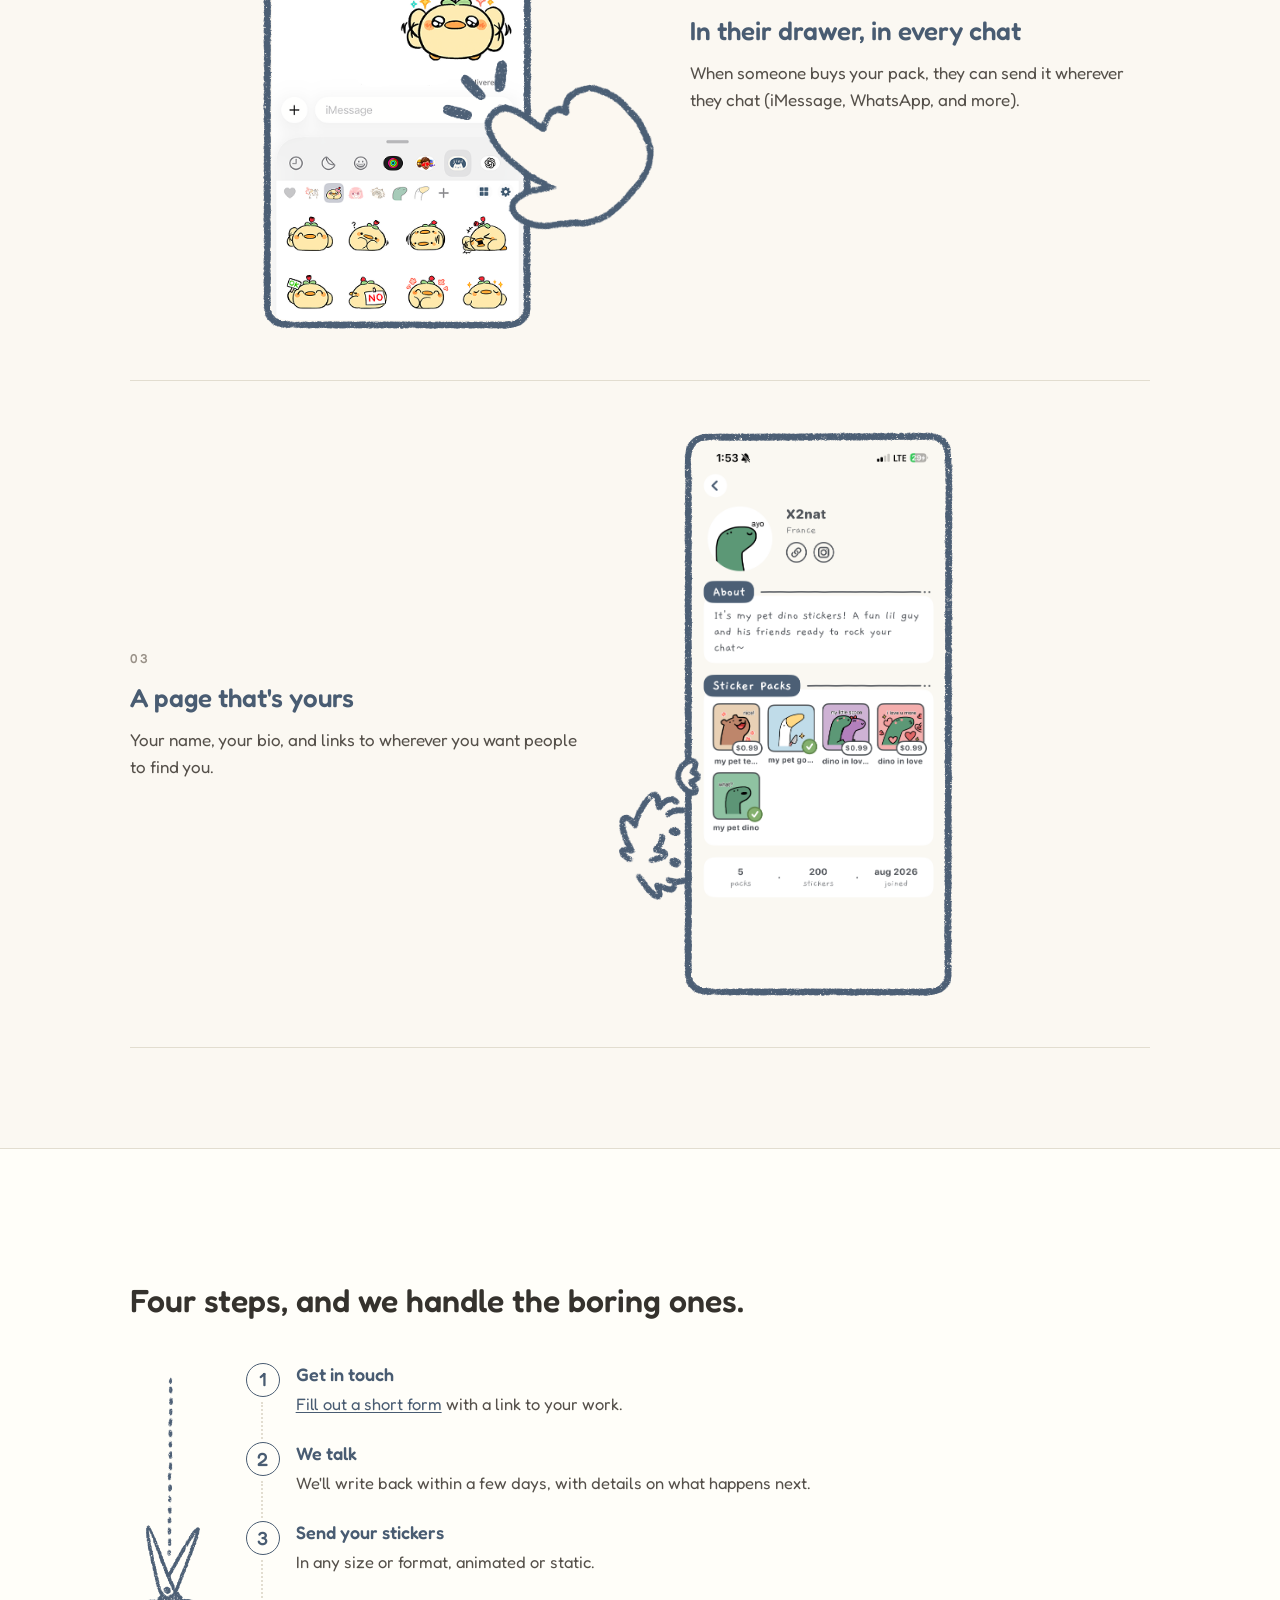
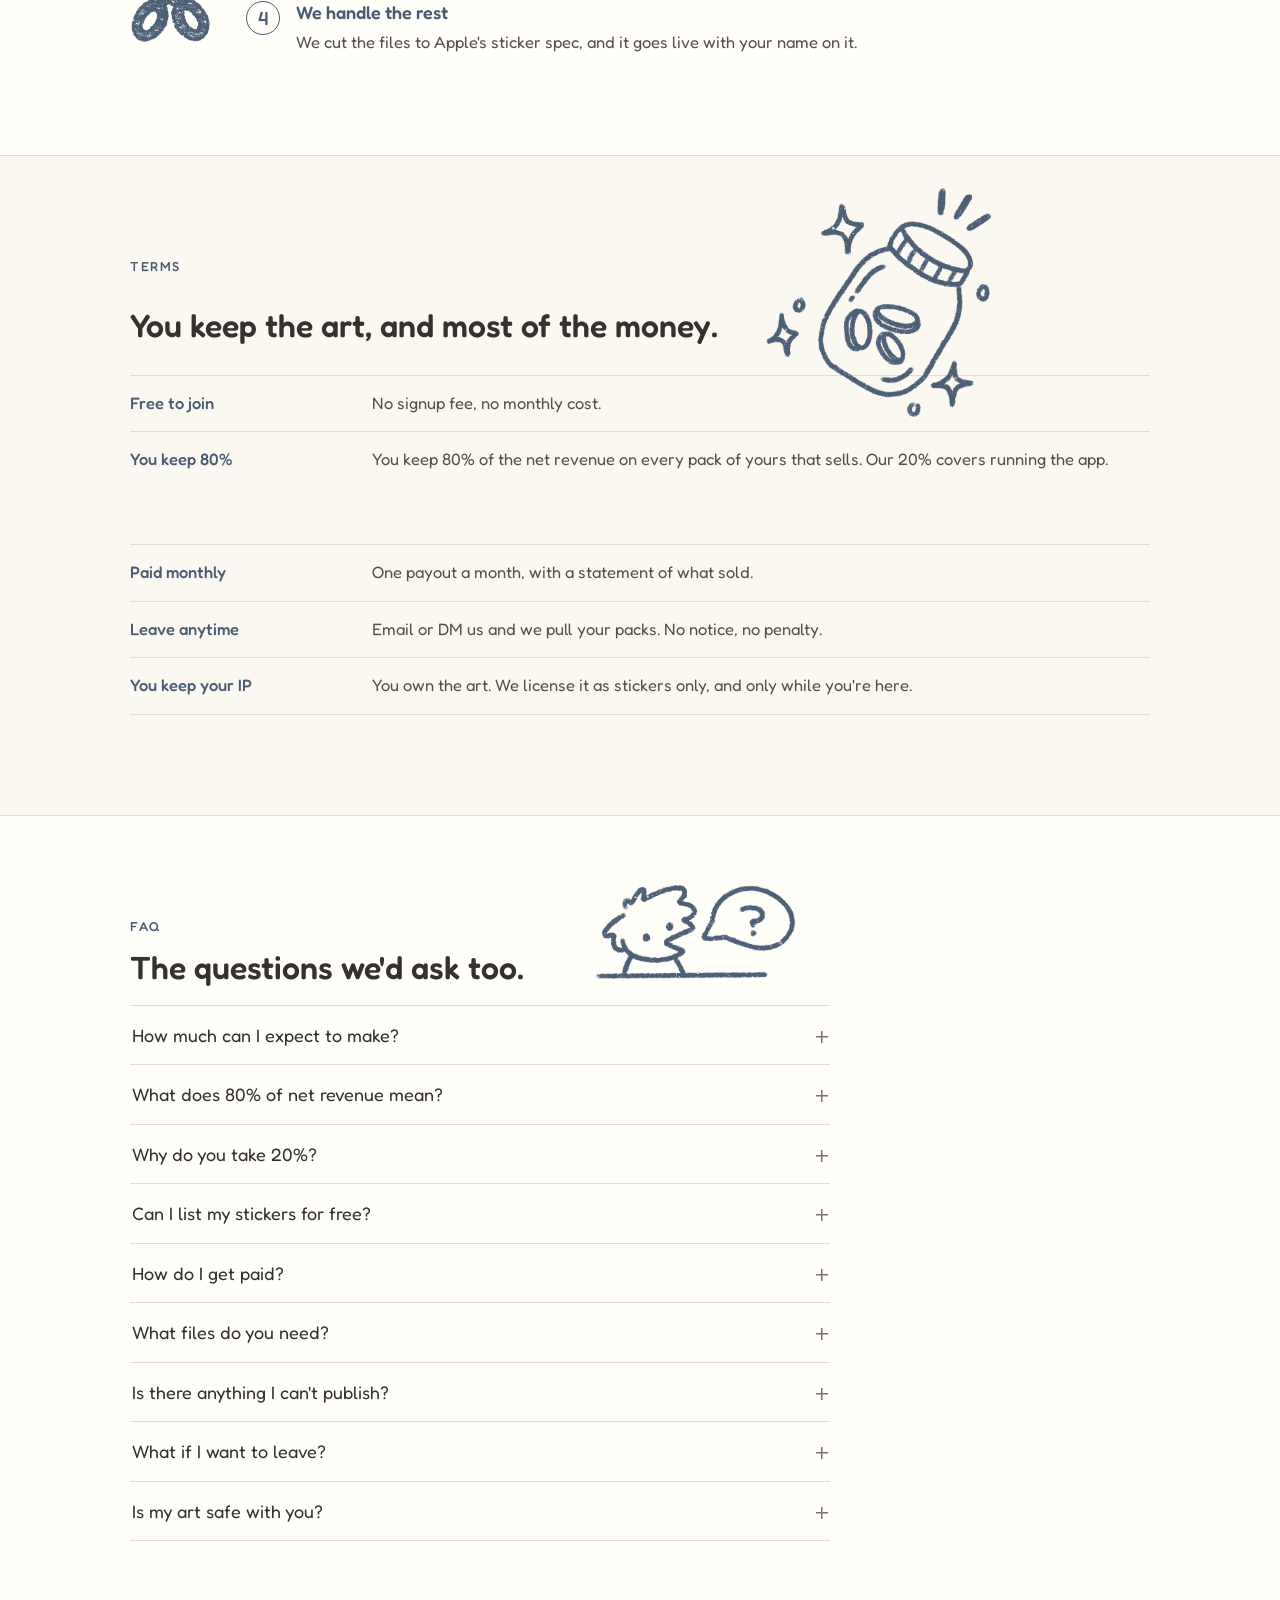
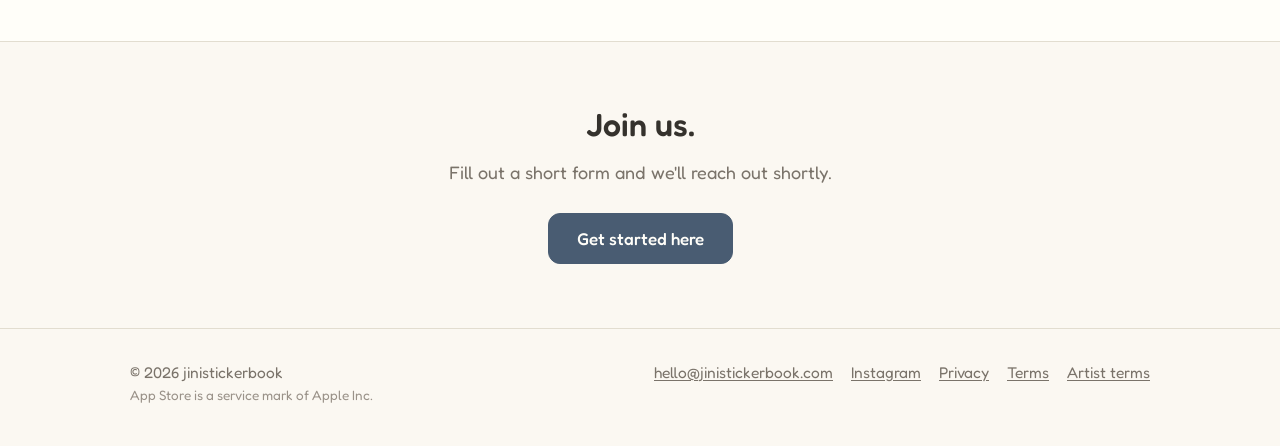
==== commit e4c1af29: "Rebuild the landing hero around the app and restore applications The first screen now shows the real" ====
--- a/index.html
+++ b/index.html
@@ -20,7 +20,6 @@
   <link rel="apple-touch-icon" href="assets/jini_logo_3_495C72_1024.png" />
   <link rel="preconnect" href="https://fonts.googleapis.com" />
   <link rel="preconnect" href="https://fonts.gstatic.com" crossorigin />
-  <link rel="preload" href="assets/fonts/PhrenSans-Rg.woff2" as="font" type="font/woff2" crossorigin />
   <link rel="stylesheet" href="style.css" />
   <noscript>
     <style>
@@ -31,6 +30,7 @@
 </head>
 <body>
 
+  <div class="fold">
   <header class="topbar" id="topbar">
     <div class="container topbar__inner">
       <nav class="topbar__nav" aria-label="Sections">
@@ -38,52 +38,61 @@
         <a href="#deal">Terms</a>
         <a href="#faq">FAQ</a>
       </nav>
-      <!-- FORM HIDDEN (1 of 4): nav CTA. Restore this line to bring back the
-           Tally form; see the matching FORM HIDDEN notes below.
       <a class="btn btn--primary btn--sm" href="#apply">Join us</a>
-      -->
     </div>
   </header>
 
-  <main>
-
     <!-- ============ HERO ============ -->
     <section class="hero">
-      <div class="container hero__inner">
-        <div class="hero__title">
-          <span class="hero__mark">
-            <img class="hero__icon" src="assets/jini_logo_3_ink_51555A.png" alt="" />
-            <img class="hero__accent" src="assets/drawings/landing_page_logo_accent.png" alt="" aria-hidden="true" />
-          </span>
-          <h1>jini stickerbook</h1>
-        </div>
-
-        <!-- Port of DottedDivider.swift: two dots, a hand-drawn wobbled line, two dots.
-             The path is the same curve the app generates (same seed, jitter 0.32,
-             6pt step), baked to a viewBox so it needs no script. -->
-        <svg class="hero__rule" viewBox="0 0 316 6" fill="none" aria-hidden="true" preserveAspectRatio="none">
-          <circle cx="2" cy="3" r="2" fill="currentColor" />
-          <circle cx="11" cy="3" r="2" fill="currentColor" />
-          <path d="M1.5 3.32Q7.5 3.34 10.5 3.01Q13.5 2.68 16.5 2.85Q19.5 3.02 22.5 2.95Q25.5 2.88 28.5 2.77Q31.5 2.66 34.5 2.8Q37.5 2.94 40.5 3.13Q43.5 3.33 46.5 3.23Q49.5 3.13 52.5 2.99Q55.5 2.86 58.5 2.71Q61.5 2.56 64.5 2.6Q67.5 2.63 70.5 2.81Q73.5 2.98 76.5 2.86Q79.5 2.75 82.5 2.66Q85.5 2.56 88.5 2.75Q91.5 2.94 94.5 3.19Q97.5 3.44 100.5 3.33Q103.5 3.21 106.5 2.97Q109.5 2.73 112.5 2.78Q115.5 2.84 118.5 2.83Q121.5 2.83 124.5 2.76Q127.5 2.7 130.5 2.83Q133.5 2.97 136.5 2.89Q139.5 2.81 142.5 2.97Q145.5 3.14 148.5 3.05Q151.5 2.96 154.5 2.8Q157.5 2.64 160.5 2.81Q163.5 2.97 166.5 2.9Q169.5 2.84 172.5 2.82Q175.5 2.8 178.5 2.94Q181.5 3.08 184.5 3.18Q187.5 3.27 190.5 3Q193.5 2.73 196.5 2.77Q199.5 2.8 202.5 2.98Q205.5 3.17 208.5 3.2Q211.5 3.23 214.5 3.31Q217.5 3.38 220.5 3.39Q223.5 3.4 226.5 3.17Q229.5 2.95 232.5 2.79Q235.5 2.64 238.5 2.8Q241.5 2.95 244.5 3.06Q247.5 3.17 250.5 3.2Q253.5 3.24 256.5 3.01Q259.5 2.78 262.5 3.05Q265.5 3.33 268.5 2.97Q271.5 2.6 274.5 2.89Q277.5 3.17 278 3.28L278.5 3.38"
-                transform="translate(18 0)" stroke="currentColor" stroke-width="3"
-                stroke-linecap="round" stroke-linejoin="round" vector-effect="non-scaling-stroke" />
-          <circle cx="305" cy="3" r="2" fill="currentColor" />
-          <circle cx="314" cy="3" r="2" fill="currentColor" />
-        </svg>
-        <div class="cta-row">
-          <a class="store-badge" href="https://apps.apple.com/us/app/jini-stickerbook-stickers/id6784808935" aria-label="Download jini stickerbook on the App Store">
-            <img class="store-badge__icon" src="assets/app-store-icon-51555A.png" alt="Download on the App Store" />
-            <!-- Ring and label are two files so they can be sized independently:
-                 the ring has to stay locked to the badge it encloses, while the
-                 label shrinks on a phone. Both must live INSIDE the badge: they
-                 are positioned against it, so the badge has to be their
-                 containing block. Decorative — the badge carries the label. -->
-            <img class="hero__ring" src="assets/drawings/landing_page_circle.png" alt="" aria-hidden="true" />
-            <img class="hero__download" src="assets/drawings/landing_page_download_here.png" alt="" aria-hidden="true" />
-          </a>
-        </div>
-      </div>
-    </section>
+      <div class="container hero__layout">
+        <div class="hero__inner">
+          <h1 class="hero__title">
+            <span class="hero__mark">
+              <img class="hero__icon" src="assets/light-mark.png" alt="" />
+              <img class="hero__accent" src="assets/drawings/landing_page_logo_accent.png" alt="" aria-hidden="true" />
+            </span>
+            <span class="hero__wordmark">jini stickerbook</span>
+          </h1>
+          <div class="cta-row">
+            <a class="store-badge" href="https://apps.apple.com/us/app/jini-stickerbook-stickers/id6784808935" aria-label="Download jini stickerbook on the App Store">
+              <img class="store-badge__icon" src="assets/app-store-badge.svg" alt="Download on the App Store" />
+            </a>
+          </div>
+        </div>
+
+        <!-- Three shots under the lockup from 860px up, sitting on the fold.
+             Below that, the homepage shot only. -->
+        <div class="hero__previews">
+          <div class="hero__preview">
+            <img
+              src="assets/discover_stickers_screenshot2.png"
+              width="1242"
+              height="2688"
+              alt="The jini stickerbook home screen: Discover stickers from real artists"
+            />
+          </div>
+          <div class="hero__preview">
+            <img
+              src="assets/send_anywhere_screenshot2.png"
+              width="1242"
+              height="2688"
+              alt="Send anywhere from your keyboard: stickers in an iMessage conversation"
+            />
+          </div>
+          <div class="hero__preview">
+            <img
+              src="assets/every_download_screenshot2.png"
+              width="1242"
+              height="2688"
+              alt="Every download supports artists: an artist page with sticker packs"
+            />
+          </div>
+        </div>
+      </div>
+    </section>
+  </div>
+
+  <main>
 
     <!-- ============ ABOUT ============ -->
     <section class="section band" id="about">
@@ -156,7 +165,7 @@
             <div class="feature__copy">
               <span class="feature__num" aria-hidden="true">02</span>
               <h3>In their drawer, in every chat</h3>
-              <p>When someone buys your pack, your stickers land in their Messages drawer. One tap to send.</p>
+              <p>When someone buys your pack, they can send it wherever they chat (iMessage, WhatsApp, and more).</p>
             </div>
             <div class="feature__media">
               <div class="shot">
@@ -203,13 +212,11 @@
         <ol class="steps" data-stagger="100">
           <li>
             <h3>Get in touch</h3>
-            <!-- FORM HIDDEN (2 of 4): was a link to the Tally form. Restore:
-                 <p><a href="https://tally.so/r/RGl8Lp" target="_blank" rel="noopener">Fill out a short form</a> with a link to your work.</p> -->
-            <p><a href="mailto:hello@jinistickerbook.com">Email us</a> with a link to your work.</p>
+            <p><a href="https://tally.so/r/RGl8Lp" target="_blank" rel="noopener">Fill out a short form</a> with a link to your work.</p>
           </li>
           <li>
             <h3>We talk</h3>
-            <p>We'll write back within a couple of days, usually with a few questions and what happens next.</p>
+            <p>We'll write back within a few days, with details on what happens next.</p>
           </li>
           <li>
             <h3>Send your stickers</h3>
@@ -253,10 +260,6 @@
             <dd>One payout a month, with a statement of what sold.</dd>
           </div>
           <div>
-            <dt>You approve everything</dt>
-            <dd>Nothing ships until you've signed off on it.</dd>
-          </div>
-          <div>
             <dt>Leave anytime</dt>
             <dd>Email or DM us and we pull your packs. No notice, no penalty.</dd>
           </div>
@@ -349,14 +352,10 @@
     <section class="section section--tight" id="apply">
       <div class="container">
         <div class="apply" data-stagger="100">
-          <h2>We'd love to see your work.</h2>
-          <!-- FORM HIDDEN (3 of 4): note read "Fill out a short form and we'll
-               reach out shortly." -->
-          <p class="apply__note">Send us a note and we'll reach out shortly.</p>
+          <h2>Join us.</h2>
+          <p class="apply__note">Fill out a short form and we'll reach out shortly.</p>
           <div class="btn-row btn-row--center">
-            <!-- FORM HIDDEN (4 of 4): was a link to the Tally form. Restore:
-                 <a class="btn btn--primary btn--lg" href="https://tally.so/r/RGl8Lp" target="_blank" rel="noopener">Join us</a> -->
-            <a class="btn btn--primary btn--lg" href="mailto:hello@jinistickerbook.com">Get in touch</a>
+            <a class="btn btn--primary btn--lg" href="https://tally.so/r/RGl8Lp" target="_blank" rel="noopener">Get started here</a>
           </div>
         </div>
       </div>
@@ -382,6 +381,14 @@
 
   <script>
     document.getElementById('year').textContent = new Date().getFullYear();
+
+    if ('scrollRestoration' in history) history.scrollRestoration = 'manual';
+    const pinTop = () => {
+      if (location.hash) return;
+      if (window.scrollY < 180) window.scrollTo(0, 0);
+    };
+    pinTop();
+    addEventListener('pageshow', pinTop);
 
     const topbar = document.getElementById('topbar');
     const onScroll = () => topbar.classList.toggle('is-stuck', window.scrollY > 8);
--- a/style.css
+++ b/style.css
@@ -1,30 +1,8 @@
-/* jinistickerbook — shared styles. Palette + display type mirror the app's DesignSystem.swift. */
-@import url('https://fonts.googleapis.com/css2?family=Gaegu:wght@300;400;700&display=swap');
-
-/* Phren Sans, self-hosted. Only the three weights the site uses. */
-@font-face {
-  font-family: 'Phren Sans';
-  src: url('assets/fonts/PhrenSans-Rg.woff2') format('woff2');
-  font-weight: 400;
-  font-style: normal;
-  font-display: swap;
-}
-
-@font-face {
-  font-family: 'Phren Sans';
-  src: url('assets/fonts/PhrenSans-Md.woff2') format('woff2');
-  font-weight: 500;
-  font-style: normal;
-  font-display: swap;
-}
-
-@font-face {
-  font-family: 'Phren Sans';
-  src: url('assets/fonts/PhrenSans-Sm.woff2') format('woff2');
-  font-weight: 600;
-  font-style: normal;
-  font-display: swap;
-}
+/* jinistickerbook — shared styles. Palette mirrors the app's DesignSystem.swift.
+   Type is Fredoka throughout: a rounded sans that holds up as both display
+   and body, so the page doesn't split into a handwriting heading + a
+   workhorse body face. */
+@import url('https://fonts.googleapis.com/css2?family=Fredoka:wght@400..700&display=swap');
 
 :root {
   /* Surfaces, pulled from DesignSystem.swift. */
@@ -47,8 +25,8 @@
   --brand-slate: #51555A;
   --shadow-rgb: 85, 80, 74;
 
-  --display: 'Gaegu', 'Bradley Hand', cursive;
-  --sans: 'Phren Sans', -apple-system, BlinkMacSystemFont, 'Segoe UI', Roboto, Helvetica, Arial, sans-serif;
+  --display: 'Fredoka', 'Nunito', 'Segoe UI', sans-serif;
+  --sans: 'Fredoka', 'Nunito', 'Segoe UI', sans-serif;
 
   --max-width: 720px;   /* legal pages */
   --container: 1020px;  /* landing page */
@@ -132,19 +110,17 @@
 .theme-ink .split__bar i:first-child { background: var(--accent); }
 .theme-ink .split__you { color: var(--accent); }
 
-/* Hero lockup — deliberately NOT the accent. The mark, the wordmark and the rule
-   under them are one unit and stay slate, matching the jini_logo_3_ink_51555A
-   asset above them. Keeping the blue off the top of the page leaves it meaning
-   one thing only: this is something you can click. */
-.theme-ink .hero h1 { color: var(--brand-slate); }
-.theme-ink .hero__rule { color: var(--brand-slate); }
+/* Hero wordmark — slate, matching the lockup. Keeping the blue off the top
+   of the page leaves it meaning one thing only: this is something you can click. */
+.theme-ink .hero__wordmark { color: var(--brand-slate); }
 
 * { box-sizing: border-box; }
 
 html {
   -webkit-text-size-adjust: 100%;
   scroll-behavior: smooth;
-  scroll-padding-top: 90px;
+  scroll-padding-top: 56px;
+  overflow-x: clip;
 }
 
 @media (prefers-reduced-motion: reduce) {
@@ -156,10 +132,16 @@
   background: var(--paper);
   color: var(--ink);
   font-family: var(--sans);
-  font-size: 17px;
-  line-height: 1.65;
+  font-size: 18px;
+  font-weight: 400;
+  line-height: 1.6;
   -webkit-font-smoothing: antialiased;
 }
+
+/* Terms, privacy, and artist terms are long documents people read straight
+   through. Plain white gives the type maximum contrast and keeps the page from
+   competing with the copy; the landing page keeps its cream --paper. */
+.page-legal { background: #FFFFFF; }
 
 ::selection { background: var(--ink-strong); color: var(--card); }
 
@@ -168,32 +150,32 @@
 h1, h2, h3, .display {
   font-family: var(--display);
   color: var(--ink-strong);
-  font-weight: 700;
-  letter-spacing: 0.01em;
+  font-weight: 550;
+  letter-spacing: 0;
 }
 
 h1 {
-  font-size: clamp(38px, 5.4vw, 56px);
-  line-height: 1.04;
+  font-size: clamp(34px, 4.8vw, 46px);
+  line-height: 1.1;
   margin: 0 0 18px;
 }
 
 h2 {
-  font-size: clamp(28px, 4vw, 36px);
-  line-height: 1.1;
+  font-size: clamp(24px, 3.4vw, 32px);
+  line-height: 1.18;
   margin: 0;
 }
 
 h3 {
-  font-size: 21px;
-  line-height: 1.2;
+  font-size: 20px;
+  line-height: 1.22;
   margin: 0 0 5px;
 }
 
 p, li { margin: 0 0 12px; }
 p:last-child, li:last-child { margin-bottom: 0; }
 ul { padding-left: 20px; }
-strong { color: var(--ink-strong); font-weight: 600; }
+strong { color: var(--ink-strong); font-weight: 500; }
 
 a {
   color: var(--ink-strong);
@@ -211,16 +193,26 @@
 
 .eyebrow {
   font-family: var(--sans);
-  font-size: 12px;
-  font-weight: 650;
-  letter-spacing: 0.14em;
+  font-size: 13px;
+  font-weight: 500;
+  letter-spacing: 0.12em;
   text-transform: uppercase;
   color: var(--ink-soft);
   margin: 0 0 12px;
 }
 
+/* About's heading block is a grid, so the default gap stacks on the
+   eyebrow's own margin. Pull those two together. */
+#about .head-drawn {
+  gap: 0;
+}
+
+#about .head-drawn .eyebrow {
+  margin-bottom: 4px;
+}
+
 .lede {
-  font-size: clamp(18px, 2vw, 20px);
+  font-size: clamp(19px, 2vw, 21px);
   line-height: 1.55;
   max-width: 46ch;
 }
@@ -236,7 +228,7 @@
 
 /* The opening hello in the about copy. Carries the same weight as <strong>,
    which is the page's existing emphasis step for body text. */
-.greeting { font-weight: 600; }
+.greeting { font-weight: 500; }
 
 /* The "Your art, in everyday conversations." heading needs its own gap before
    the drawing + reasons block, so the two don't read as one run of text.
@@ -254,8 +246,8 @@
 
 .reasons dt {
   font-family: var(--sans);
-  font-size: clamp(18px, 2.1vw, 20px);
-  font-weight: 600;
+  font-size: clamp(18px, 2vw, 20px);
+  font-weight: 500;
   color: var(--ink-strong);
   line-height: 1.25;
   margin: 0 0 4px;
@@ -263,7 +255,7 @@
 
 .reasons dd {
   margin: 0;
-  font-size: 16px;
+  font-size: 17px;
   line-height: 1.5;
 }
 
@@ -306,9 +298,7 @@
   position: sticky;
   top: 0;
   z-index: 50;
-  background: rgba(249, 245, 237, 0.82);
-  backdrop-filter: saturate(180%) blur(14px);
-  -webkit-backdrop-filter: saturate(180%) blur(14px);
+  background: var(--paper);
   border-bottom: 1px solid transparent;
   transition: border-color 0.25s ease;
 }
@@ -329,14 +319,15 @@
   display: flex;
   align-items: center;
   gap: 26px;
-  font-size: 15px;
+  font-size: 16px;
+  font-weight: 400;
 }
 
 .topbar__nav a { color: var(--ink-soft); text-decoration: none; }
 .topbar__nav a:hover { color: var(--ink-strong); }
 
 @media (max-width: 720px) {
-  .topbar__nav { display: none; }
+  .topbar__nav { gap: 18px; font-size: 15px; }
 }
 
 /* ---------- Buttons ---------- */
@@ -347,8 +338,8 @@
   justify-content: center;
   gap: 9px;
   font-family: var(--sans);
-  font-size: 16px;
-  font-weight: 600;
+  font-size: 17px;
+  font-weight: 500;
   line-height: 1;
   text-decoration: none;
   padding: 14px 22px;
@@ -377,7 +368,7 @@
   color: var(--card);
 }
 
-.btn--sm { padding: 9px 15px; font-size: 14.5px; border-radius: 10px; }
+.btn--sm { padding: 9px 15px; font-size: 15.5px; border-radius: 10px; }
 .btn--lg { padding: 16px 28px; }
 
 .btn-row { display: flex; flex-wrap: wrap; gap: 12px; align-items: center; }
@@ -388,39 +379,36 @@
   .btn-row .btn { width: 100%; }
 }
 
-/* ---------- App Store icon ---------- */
-
-/* Block, not inline-block: as an inline-block the box picked up baseline slack
-   from the line box, so its height differed between the flex .cta-row (desktop)
-   and the grid one (<=460px). The hero drawing is positioned against this box,
-   so that difference moved the drawing between the two layouts. Sized
-   explicitly to the icon, it is the same 52px square in both. */
+/* ---------- App Store badge ---------- */
+
+/* Official US/UK black lockup from Apple (119.66×40). Sized by height so the
+   aspect stays unmodified — Apple's marketing guidelines require that. */
 .store-badge {
   display: block;
   line-height: 0;
-  width: var(--badge-size, 52px);
-  height: var(--badge-size, 52px);
   flex: none;
 }
 
-/* Sized by class rather than by `.store-badge img`, which would also catch the
-   hand-drawn ring and label inside the badge and squash them into 52px squares. */
 .store-badge__icon {
-  height: var(--badge-size, 52px);
-  width: var(--badge-size, 52px);
   display: block;
+  height: 46px;
+  width: auto;
+}
+
+@media (min-width: 860px) {
+  .store-badge__icon { height: 48px; }
 }
 
 .cta-row {
   display: flex;
   flex-wrap: wrap;
   align-items: center;
+  justify-content: center;
   gap: 13px 16px;
 }
 
 .cta-row .btn { padding: 16px 22px; }
 
-/* Keep the badge at its native size, so the secondary CTA shouldn't stretch either. */
 @media (max-width: 460px) {
   .cta-row { display: grid; justify-items: center; gap: 14px; }
   .cta-row .btn { width: auto; }
@@ -428,146 +416,186 @@
 
 /* ---------- Hero ---------- */
 
-/* Fills the first screen. `min-height` rather than `height` so the hero can still
-   grow past the viewport if the lockup needs the room on a short screen, instead
-   of clipping. 100svh (small viewport height) keeps it from overflowing behind
-   mobile browser chrome that expands and contracts on scroll; the plain 100vh
-   above it is the fallback for browsers without svh.
-
-   The topbar is sticky, so it takes real layout space above this section — its
-   height comes off the total, otherwise header + hero would together run past
-   one screen and the badge would sit below the fold. ~57px is the measured
-   height: 11px padding twice, around a 35px small button. */
-
-/* The lockup is centred in that box, but the extra bottom padding pulls the
-   optical centre up a little — a dead-centre lockup reads low, and this leaves
-   room under the badge that hints at the section below. */
+/* Header + hero share one viewport: the topbar takes its natural height and
+   the hero fills the rest. Avoids guessing --topbar-h, which was making the
+   first screen a few pixels taller than the viewport and leaving the page
+   slightly scrolled on reload. */
+.fold {
+  height: 100vh;
+  max-height: 100vh;
+  height: 100svh;
+  max-height: 100svh;
+  display: flex;
+  flex-direction: column;
+  min-height: 0;
+  overflow-anchor: none;
+}
+
 .hero {
-  --topbar-h: 57px;
-  min-height: calc(100vh - var(--topbar-h));
-  min-height: calc(100svh - var(--topbar-h));
+  flex: 1 1 auto;
+  min-height: 0;
   display: flex;
-  align-items: center;
-  padding: clamp(40px, 6vw, 72px) 0 clamp(96px, 14vw, 168px);
-}
-
-/* The flex child needs the full column width, since the parent is now a flex row. */
+  flex-direction: column;
+  overflow: hidden;
+}
+
+/* Lockup on top, screenshots filling the rest of the fold. Same stacking
+   at every width; the desktop rule only retunes the shot count and size. */
+.hero__layout {
+  display: grid;
+  grid-template-columns: 1fr;
+  grid-template-rows: auto minmax(0, 1fr);
+  height: 100%;
+  min-height: 0;
+  justify-items: center;
+}
+
+.hero .container {
+  width: min(100% - 40px, 1200px);
+}
+
 .hero__inner {
   text-align: center;
+  display: flex;
+  flex-direction: column;
+  align-items: center;
+  justify-content: center;
+  gap: 28px;
+  padding: 14px 0 0;
+  min-width: 0;
   width: 100%;
 }
 
-/* Mark above the wordmark at every width. Stacked reads as a lockup — the mark
-   gets the full column and can carry real size, rather than being capped by the
-   height of the headline sitting next to it. */
 .hero__title {
   display: flex;
-  flex-direction: column;
+  flex-direction: row;
   flex-wrap: nowrap;
   align-items: center;
   justify-content: center;
-  gap: clamp(24px, 2.6vw, 34px);
-  margin-bottom: 20px;
+  gap: 16px;
+  margin: 0;
+  overflow: visible;
+  font-size: 0;
+  font-family: var(--display);
+  font-weight: 500;
+  letter-spacing: 0.01em;
+  line-height: 1.04;
+  color: var(--brand-slate);
+}
+
+/* Wordmark names the page for screen readers; it is not shown visually. */
+.hero__wordmark {
+  position: absolute;
+  width: 1px;
+  height: 1px;
+  padding: 0;
+  margin: -1px;
+  overflow: hidden;
+  clip: rect(0, 0, 0, 0);
+  white-space: nowrap;
+  border: 0;
 }
 
 /* The transparent mark, not the packed app icon — it sits directly on the
    paper, so it keeps its own proportions rather than filling a square. */
 .hero__icon {
   flex: none;
-  width: clamp(150px, 15vw, 200px);
+  width: 104px;
   height: auto;
   display: block;
 }
 
-/* Stacked, the headline has the full column, so it can run larger than it could
-   side by side without crowding the mark above it. */
-.hero h1 { font-size: clamp(46px, 6.4vw, 72px); margin: 0; }
-.hero .lede { margin: 0 auto 32px; }
-.hero .cta-row { justify-content: center; }
-
-/* Sits under the mark + wordmark in place of a lede. Sized to roughly the width
-   of that pair rather than the full container, so it reads as underlining the
-   title instead of dividing the page. A fixed width, deliberately: the rule is a
-   piece of punctuation, so it holds one size at every viewport instead of
-   tracking vw. max-width keeps it inside the gutters on a very narrow screen. */
-.hero__rule {
-  /* Temporarily hidden. `visibility` rather than `display: none` so the rule
-     keeps holding the 34px gap between the wordmark and the CTA row — flip this
-     back to `visible` to bring it back. */
-  visibility: hidden;
+.hero .cta-row { display: flex; justify-content: center; margin-bottom: 0; }
+
+/* Fills whatever the lockup leaves. The homepage shot (and the desktop
+   row) sit on the fold; overflow clips anything that would run past it. */
+.hero__previews {
+  min-height: 0;
+  min-width: 0;
+  width: 100%;
+  display: flex;
+  justify-content: center;
+  align-items: flex-end;
+  overflow: hidden;
+}
+
+.hero__preview {
+  min-height: 0;
+  height: 100%;
+  display: flex;
+  justify-content: center;
+  align-items: flex-end;
+  overflow: hidden;
+  width: 100%;
+  padding: 28px 28px 0;
+}
+
+/* Extra hero shots are a desktop row; keep the phone hero as one screenshot. */
+.hero__preview + .hero__preview { display: none; }
+
+.hero__preview img {
+  width: auto;
+  height: auto;
+  max-width: 72%;
+  max-height: 100%;
+  object-fit: contain;
+  object-position: bottom;
   display: block;
-  width: 280px;
-  max-width: 100%;
-  height: 6px;
-  margin: 0 auto 34px;
-  /* Ink comes from the theme block, alongside the wordmark's colour;
-     this is the untinted fallback for a page without .theme-ink. */
-  color: var(--ink-faint);
-  overflow: visible;
-}
-
-/* The lockup is stacked at every width, so this only retunes the vw-based sizes
-   for a narrower column — the layout itself no longer changes here. The vw
-   coefficients are picked to meet the desktop values at 760px, so nothing jumps
-   as the breakpoint is crossed. */
-@media (max-width: 760px) {
-  .hero__title { gap: clamp(24px, 5vw, 36px); }
-
-  /* Holds at the size the desktop rule hands over at 760px, so the mark stays
-     the anchor of the lockup as the column narrows rather than tracking vw down
-     into a stamp. The 480px block takes over once that crowds the gutters. */
-  .hero__icon { width: 150px; }
-
-  .hero h1 { font-size: clamp(46px, 6.4vw, 62px); }
-}
-
-/* On a phone the mark shrinks further — the headline is the thing that should
-   carry the hero, and a mark much past this starts eating the fold. */
-@media (max-width: 480px) {
-  .hero__icon { width: min(150px, 40vw); }
-  /* No lower bound: "jini stickerbook" is a long string in a display face, and a
-     floor here would push it past the gutters on a 320px screen. Capped at 46px
-     to meet the value the wider rule hands over at 480px. */
-  .hero h1 { font-size: min(12.5vw, 46px); }
+  /* Transparent PNG corners would otherwise composite against a filter
+     backing-store (a gray rectangle). Paint the page colour behind them
+     instead, and skip drop-shadow — it was the source of that halo. */
+  background-color: var(--paper);
+  user-select: none;
+  -webkit-user-select: none;
+}
+
+@media (min-width: 860px) {
+  .hero__layout {
+    grid-template-rows: minmax(0, 1fr) auto;
+    row-gap: 20px;
+  }
+
+  .hero__inner {
+    flex-direction: column;
+    justify-content: center;
+    gap: 32px;
+    height: 100%;
+    padding: 16px 0 12px;
+    width: auto;
+    min-height: 0;
+    overflow: visible;
+  }
+
+  .hero__icon { width: 132px; }
+
+  .hero__previews {
+    gap: clamp(12px, 1.6vw, 24px);
+    width: auto;
+  }
+
+  .hero__preview {
+    padding: 0;
+    width: auto;
+    height: auto;
+  }
+
+  .hero__preview + .hero__preview { display: flex; }
+
+  .hero__preview img {
+    max-width: min(262px, calc((100vw - 88px) / 3));
+    max-height: calc(100svh - 242px);
+  }
 }
 
 /* ---------- Hero drawings ---------- */
 
-/* The badge stays above the hand-drawn ring and keeps its own hit area.
-   (position: relative comes from the .store-badge rule below, which makes it
-   the positioning parent for the drawing.) */
-.cta-row .store-badge { z-index: 2; }
-
-/* The geometry both hero drawings are placed from. Set here, on the badge's
-   parent, so the row can use the same numbers to reserve its own space.
-
-   --art-px is one pixel of the source artwork, in CSS px. The ring and the
-   label were exported from a single 2732x2048 canvas, so one shared scale
-   reproduces the drawing exactly as it was made; every offset below is a
-   measurement off that canvas, multiplied by this.
-
-   --dl-scale shrinks the label only. It is the one knob the phone override
-   turns; the ring ignores it.
-
-   The label hangs below the badge, out of flow, so the row also has to reserve
-   the room itself or the About section would run underneath it. That reserve is
-   derived from the same constants that place the label — its bottom edge sits
-   (113.5 + 425 x scale) art-px under the badge centre — less the badge's own
-   lower half, plus 4px (10px of air, less the 6px optical nudge below). A
-   smaller label on a phone therefore reclaims the space it no longer needs. */
-.hero .cta-row {
-  --art-px: calc(var(--badge-size, 52px) * 4.35 / 504);
-  --dl-scale: 1;
-  margin-bottom: calc(
-    (113.5 + 425 * var(--dl-scale)) * var(--art-px)
-    - var(--badge-size, 52px) / 2 + 4px);
-}
-
 /* The accent strokes were drawn to sit off the logo's top-right shoulder, so
-   they hang off the mark rather than taking part in the stacked lockup. */
+   they hang off the mark rather than taking part in the lockup. */
 .hero__mark {
   position: relative;
   display: inline-block;
+  flex: none;
+  margin: 0;
   line-height: 0;
 }
 
@@ -581,63 +609,8 @@
   -webkit-user-select: none;
 }
 
-/* "download here" — a ring drawn to enclose the badge, and an arrow pointing
-   up at it from the words below. The ring has to land ON the badge, not near
-   it, so both pieces are anchored to the badge itself. */
-.store-badge { position: relative; }
-
-.hero__ring,
-.hero__download {
-  position: absolute;
-  /* Origin is the badge's own centre — the badge is these elements'
-     positioning parent, so nothing here can drift away from it. */
-  top: 50%;
-  left: 50%;
-  /* Sizes are given explicitly, in absolute px derived from --art-px, so
-     nothing depends on the image's load state and no percentage resolves
-     against a box whose height isn't known yet. That was the old bug: a
-     drawing that landed differently on desktop than on mobile. */
-  pointer-events: none;
-  user-select: none;
-  -webkit-user-select: none;
-  z-index: 1;
-}
-
-/* The badge is a fixed 52px square at every viewport, so the ring around it is
-   a fixed multiple of it too — it never scales with the phone override. */
-.hero__ring {
-  width: calc(259 * var(--art-px));
-  height: calc(251 * var(--art-px));
-  /* Pull back by half the ring, so it is the ring's own centre that lands on
-     the badge centre. The extra -6px is optical: the ink is heavier along the
-     lower arc, so a geometrically centred ring reads as sitting slightly low
-     around the icon. */
-  transform: translate(
-    calc(-129.5 * var(--art-px)),
-    calc(-125.5 * var(--art-px) - 6px));
-}
-
-/* On the source canvas the arrow's tip is 118.5px left and 113.5px below the
-   ring's centre, and sits 73px in from the label's own left edge. Anchoring
-   the tip — subtracting that 73px AFTER scaling — means the label grows and
-   shrinks about the point of the arrow, so the arrow keeps pointing at the
-   same spot under the badge whatever size the label is. */
-.hero__download {
-  width: calc(504 * var(--art-px) * var(--dl-scale));
-  height: calc(425 * var(--art-px) * var(--dl-scale));
-  transform: translate(
-    calc(-118.5 * var(--art-px) - 73 * var(--art-px) * var(--dl-scale)),
-    calc(113.5 * var(--art-px) - 6px));
-}
-
-/* On a phone the label at full size dominates the fold — it ends up taller
-   than the wordmark it sits under. The ring stays put (it belongs to the
-   badge, which doesn't change size), so only the words and arrow come down. */
-@media (max-width: 480px) {
-  .hero .cta-row { --dl-scale: 0.7; }
-}
-
 /* ---------- Screenshot / video frames (hand-drawn) ---------- */
+
 
 /* The app's own background is --paper, so a screenshot would otherwise
    dissolve into the page — the frame is what gives it an edge. Drawn in the
@@ -706,22 +679,22 @@
 
 .feature__num {
   display: block;
-  font-size: 12px;
-  font-weight: 650;
-  letter-spacing: 0.14em;
+  font-size: 13px;
+  font-weight: 500;
+  letter-spacing: 0.12em;
   color: var(--ink-faint);
   margin-bottom: 14px;
 }
 
 .feature__copy h3 {
-  font-size: clamp(24px, 2.8vw, 30px);
-  line-height: 1.14;
+  font-size: clamp(22px, 2.6vw, 26px);
+  line-height: 1.18;
   margin-bottom: 12px;
 }
 
 .feature__copy p {
-  font-size: 16px;
-  line-height: 1.65;
+  font-size: 17px;
+  line-height: 1.6;
   max-width: 46ch;
 }
 
@@ -836,7 +809,7 @@
     grid-row: auto;
     justify-self: start;
     width: var(--drawing-w, 210px);
-    margin-top: 6px;
+    margin-top: 16px;
     margin-bottom: 12px;
   }
 
@@ -1163,12 +1136,9 @@
    Scoped to <=859px, one below the point where the two-column drawing layouts
    engage, so none of it can reach the desktop composition. */
 @media (max-width: 859px) {
-  /* 1. Tighten ABOUT -> "Built for artists." */
-  #about .head-drawn { gap: 4px; }
-
-  /* 2. A little more air either side of the about-me drawing. */
+  /* 1. A little more air either side of the about-me drawing. */
   #about .head-drawn .drawing-aside {
-    margin-top: 14px;
+    margin-top: 22px;
     margin-bottom: 18px;
   }
 
@@ -1280,7 +1250,7 @@
   align-items: baseline;
   gap: 12px;
   font-family: var(--display);
-  font-weight: 700;
+  font-weight: 500;
   line-height: 1;
 }
 
@@ -1314,7 +1284,7 @@
   color: var(--ink-soft);
 }
 
-.split__legend b { color: var(--ink-strong); font-weight: 600; }
+.split__legend b { color: var(--ink-strong); font-weight: 500; }
 
 /* ---------- Terms list ---------- */
 
@@ -1340,13 +1310,13 @@
 
 .termlist dt {
   font-family: var(--display);
-  font-size: 20px;
-  font-weight: 700;
+  font-size: 16.5px;
+  font-weight: 500;
   color: var(--ink-strong);
   line-height: 1.25;
 }
 
-.termlist dd { margin: 0; font-size: 15.5px; line-height: 1.55; }
+.termlist dd { margin: 0; font-size: 16.5px; line-height: 1.55; }
 
 /* ---------- Steps ---------- */
 
@@ -1374,8 +1344,8 @@
   border-radius: 50%;
   border: 1.5px solid var(--ink-strong);
   font-family: var(--display);
-  font-size: 18px;
-  font-weight: 700;
+  font-size: 19px;
+  font-weight: 500;
   color: var(--ink-strong);
   display: flex;
   align-items: center;
@@ -1394,14 +1364,15 @@
 .steps li:last-child { padding-bottom: 0; }
 .steps li:last-child::after { display: none; }
 
-.steps p { font-size: 15.5px; }
+.steps h3 { font-size: 18px; }
+.steps p { font-size: 16.5px; }
 
 /* Plain-spoken aside under a section. */
 .note {
   margin: clamp(30px, 4vw, 44px) 0 0;
   padding-top: 22px;
   border-top: 1px solid var(--line);
-  font-size: 14.5px;
+  font-size: 15.5px;
   line-height: 1.6;
   color: var(--ink-soft);
 }
@@ -1420,8 +1391,8 @@
   cursor: pointer;
   list-style: none;
   font-family: var(--display);
-  font-size: 20px;
-  font-weight: 700;
+  font-size: 18px;
+  font-weight: 400;
   color: var(--ink-strong);
   line-height: 1.25;
 }
@@ -1449,7 +1420,7 @@
 
 .faq__body {
   padding: 0 38px 20px 2px;
-  font-size: 15.5px;
+  font-size: 16.5px;
   line-height: 1.65;
 }
 
@@ -1461,7 +1432,7 @@
 .apply__note {
   max-width: 46ch;
   margin: 0 auto 26px;
-  font-size: 16.5px;
+  font-size: 18px;
   line-height: 1.6;
   color: var(--ink-soft);
   text-wrap: balance;
@@ -1472,7 +1443,8 @@
 .footer {
   border-top: 1px solid var(--line);
   padding: 32px 0 40px;
-  font-size: 14.5px;
+  font-size: 15.5px;
+  font-weight: 400;
   color: var(--ink-soft);
 }
 
@@ -1491,7 +1463,7 @@
 
 .footer__legal {
   margin-top: 20px;
-  font-size: 12.5px;
+  font-size: 13.5px;
   line-height: 1.5;
   color: var(--ink-faint);
 }
@@ -1550,8 +1522,8 @@
   .hero__icon,
   .hero__accent,
   .hero h1,
-  .hero__rule,
-  .hero .cta-row {
+  .hero .cta-row,
+  .hero__preview {
     animation: rise-in 0.7s cubic-bezier(0.22, 1, 0.36, 1) backwards;
   }
 
@@ -1560,8 +1532,10 @@
      logo rather than arriving with it. */
   .hero__accent { animation-delay: 0.14s; }
   .hero h1 { animation-delay: 0.16s; }
-  .hero__rule { animation-delay: 0.26s; }
-  .hero .cta-row { animation-delay: 0.34s; }
+  .hero .cta-row { animation-delay: 0.26s; }
+  .hero__preview:nth-child(1) { animation-delay: 0.42s; }
+  .hero__preview:nth-child(2) { animation-delay: 0.50s; }
+  .hero__preview:nth-child(3) { animation-delay: 0.58s; }
 
   .faq details[open] .faq__body { animation: fade-in 0.3s ease; }
 }
@@ -1584,12 +1558,14 @@
   display: inline-flex;
   flex-direction: column;
   align-items: center;
-  gap: 12px;
+  /* The mark is cropped tight to its artwork, so this gap is the whole optical
+     gap; the old logo carried its own built-in whitespace on top of it. */
+  gap: 4px;
   font-family: var(--display);
-  font-weight: 700;
-  font-size: 30px;
-  line-height: 1.05;
-  letter-spacing: 0.08em;
+  font-weight: 500;
+  font-size: 28px;
+  line-height: 1.1;
+  letter-spacing: 0.02em;
   text-decoration: none;
   color: var(--ink-strong);
 }
@@ -1603,15 +1579,15 @@
 
 header.site { text-align: center; padding: 16px 0 44px; }
 
-.wrap h2 { font-size: 25px; margin: 38px 0 8px; }
+.wrap h2 { font-size: 24px; margin: 38px 0 8px; }
 .wrap h3 { font-size: 20px; margin: 26px 0 4px; }
 
-.meta { font-size: 15px; color: var(--ink-soft); margin-bottom: 30px; }
+.meta { font-size: 16px; color: var(--ink-soft); margin-bottom: 30px; }
 .center { text-align: center; }
 
 footer.site {
   text-align: center;
-  font-size: 14.5px;
+  font-size: 15.5px;
   color: var(--ink-soft);
   padding: 40px 0 8px;
 }
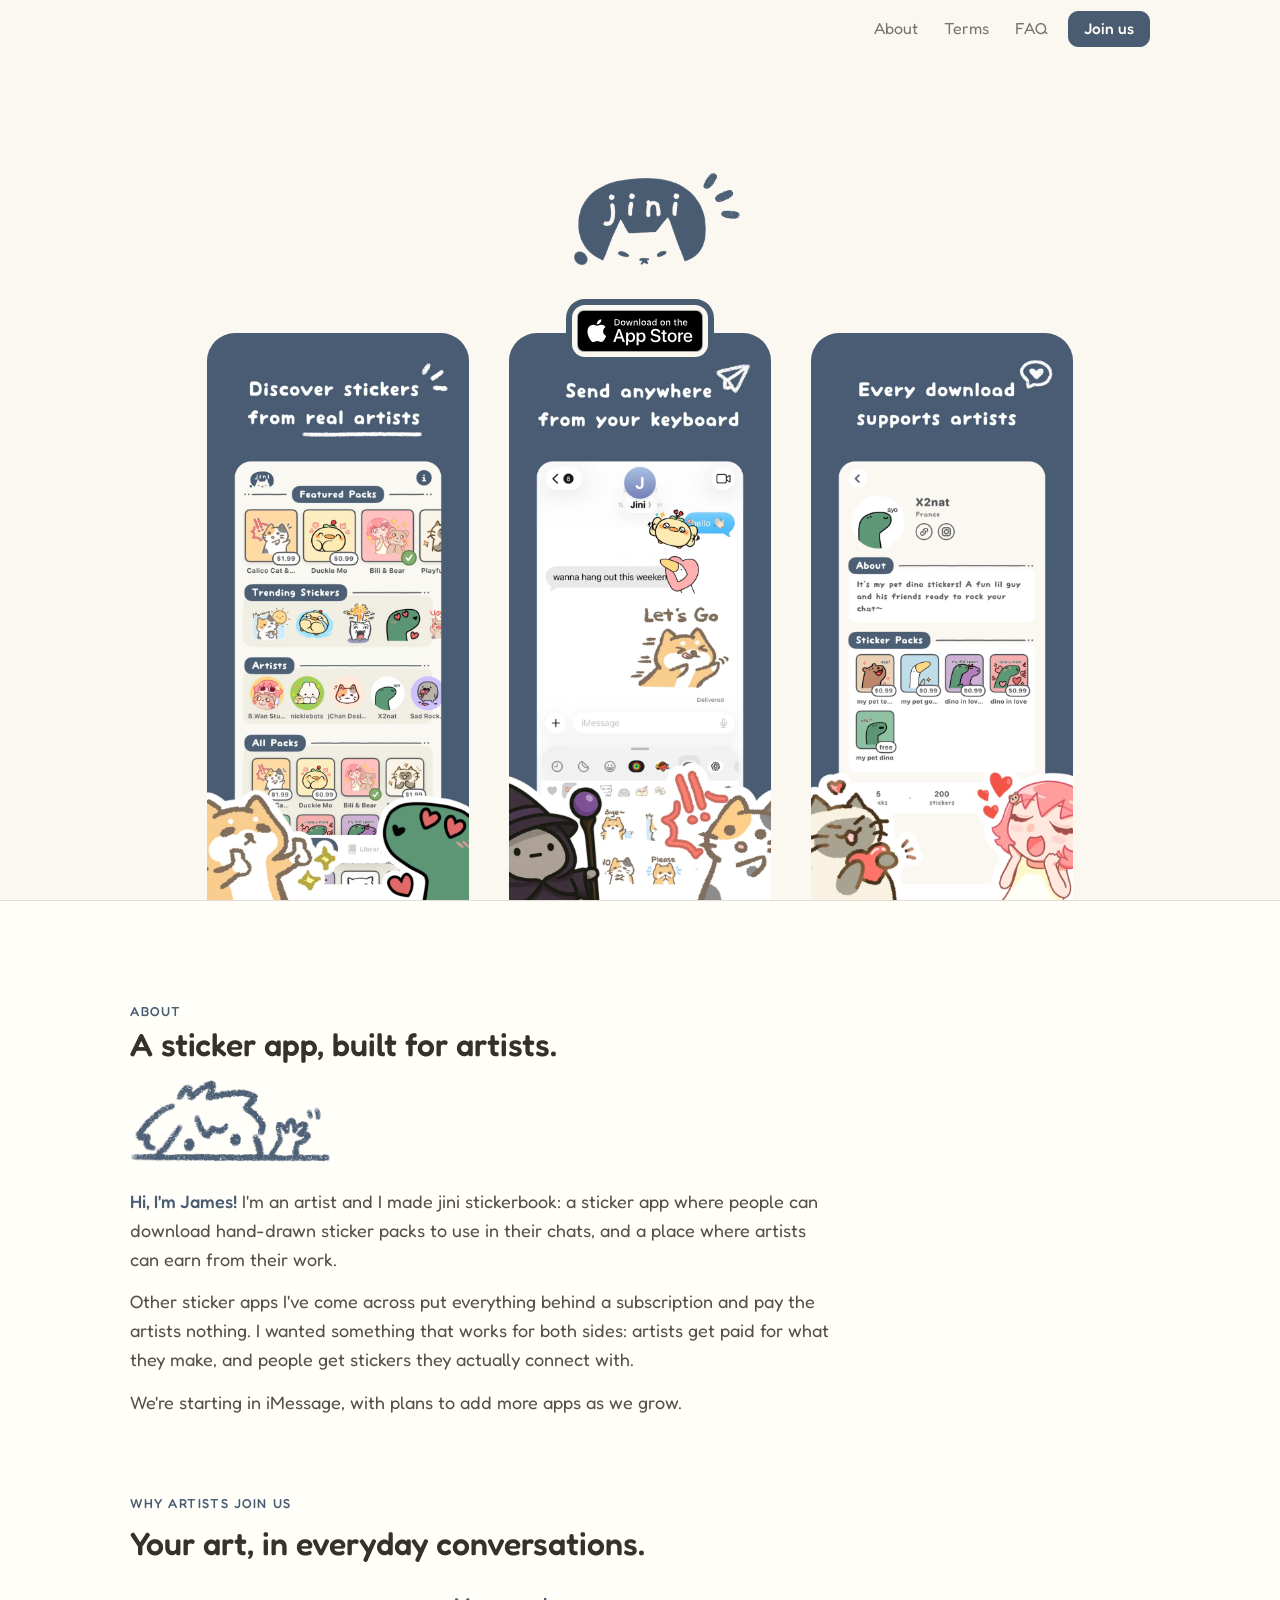
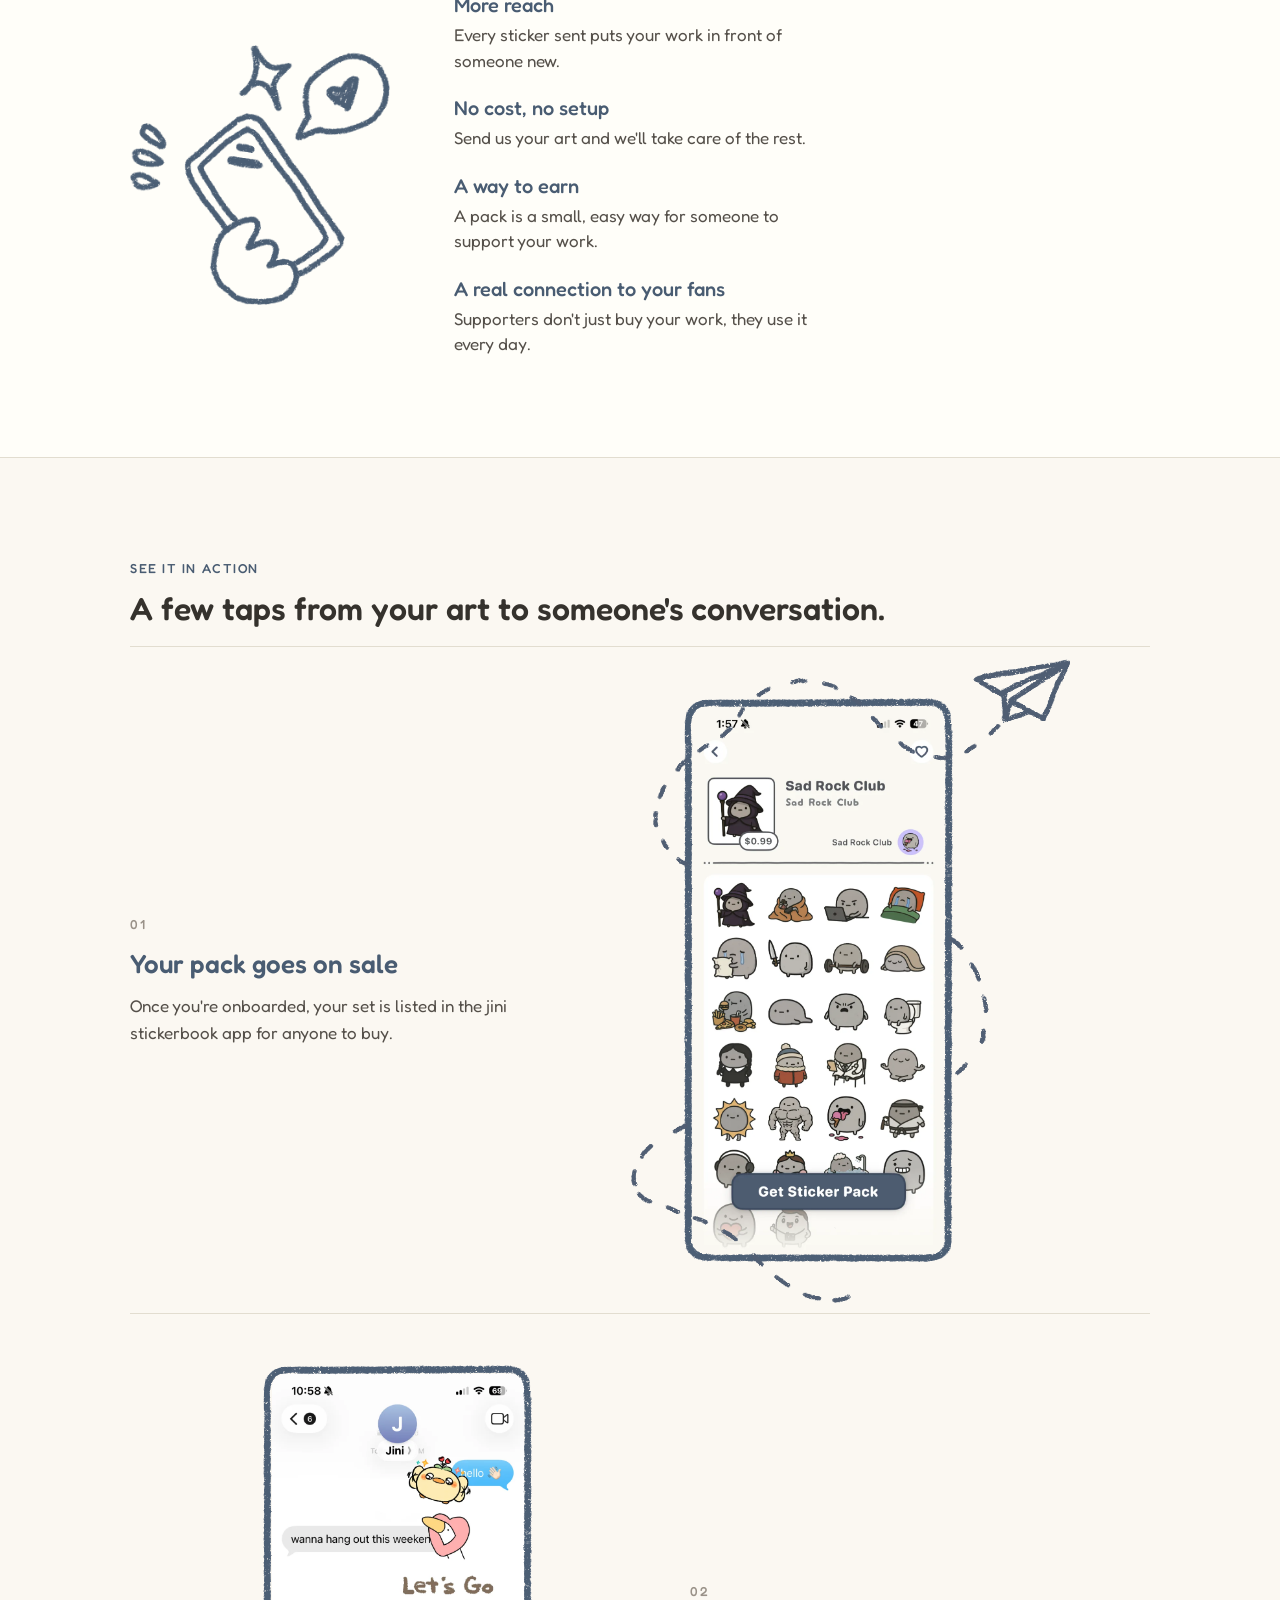
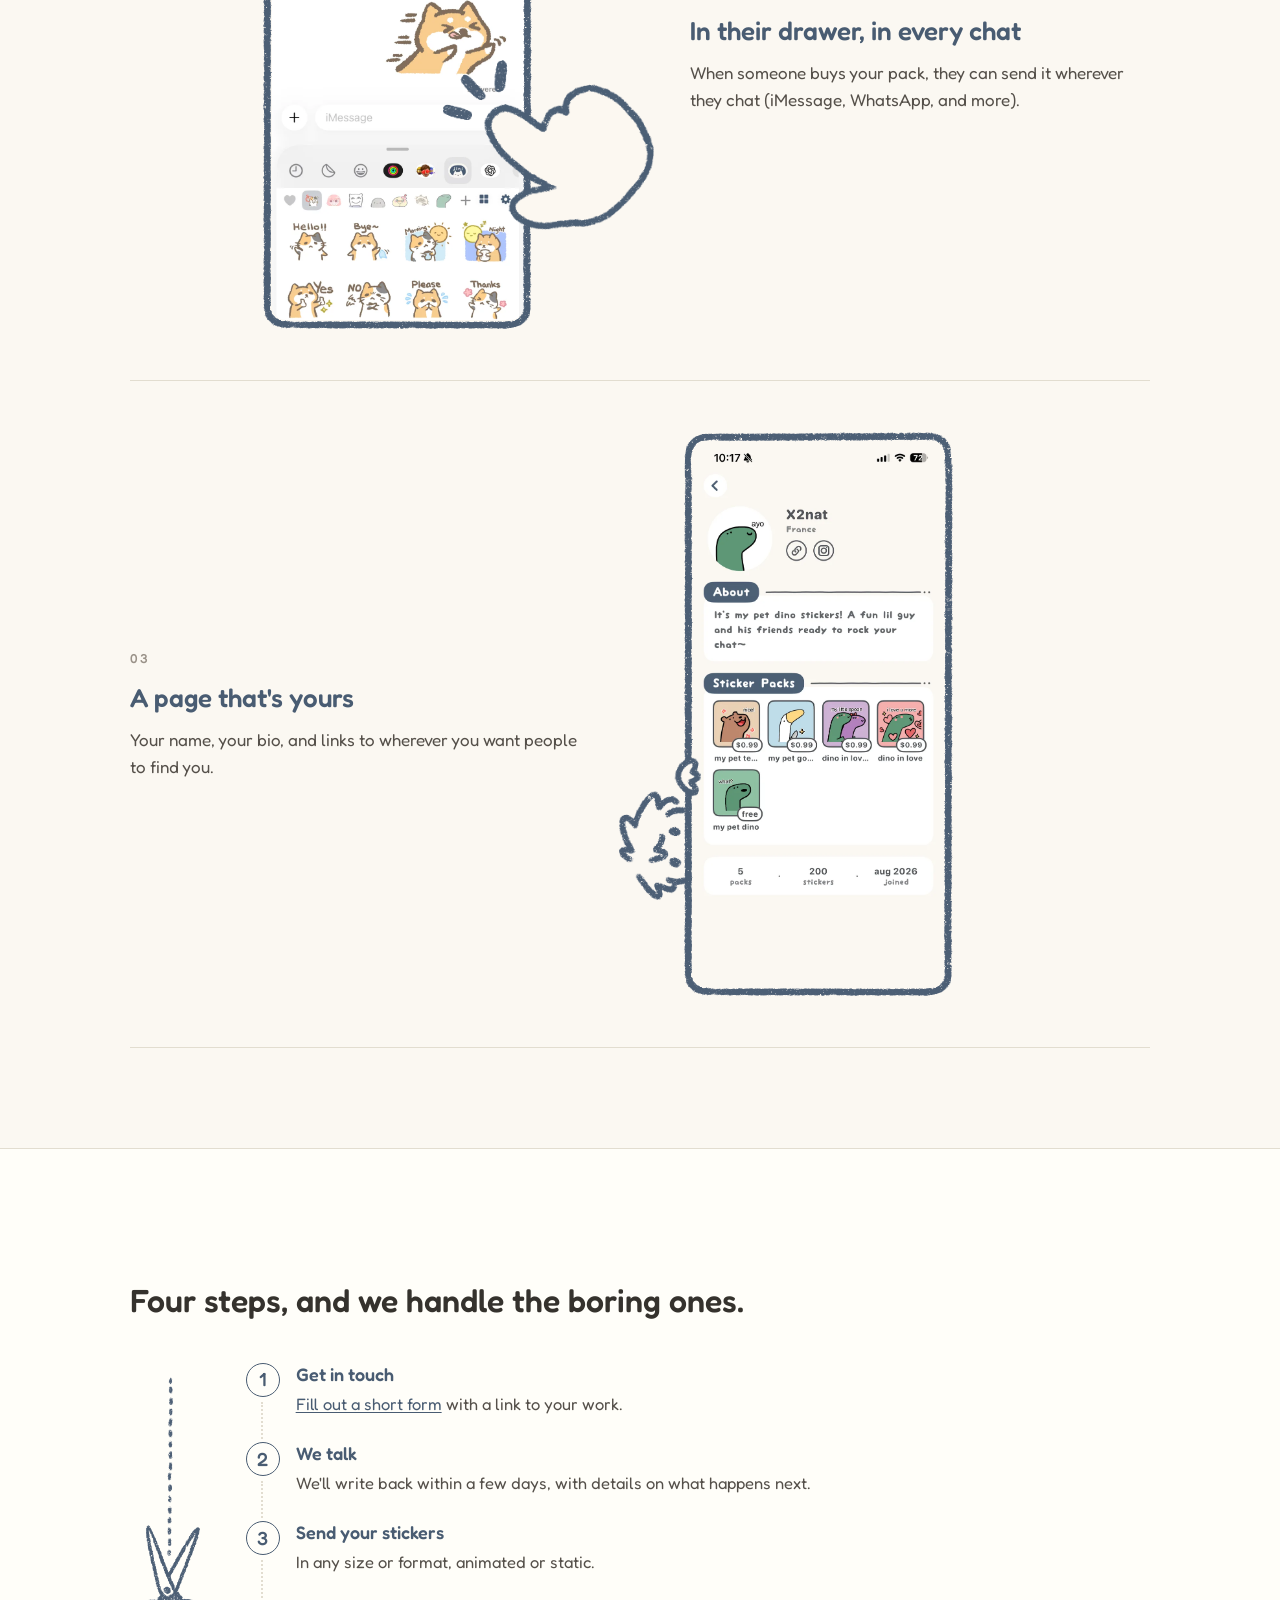
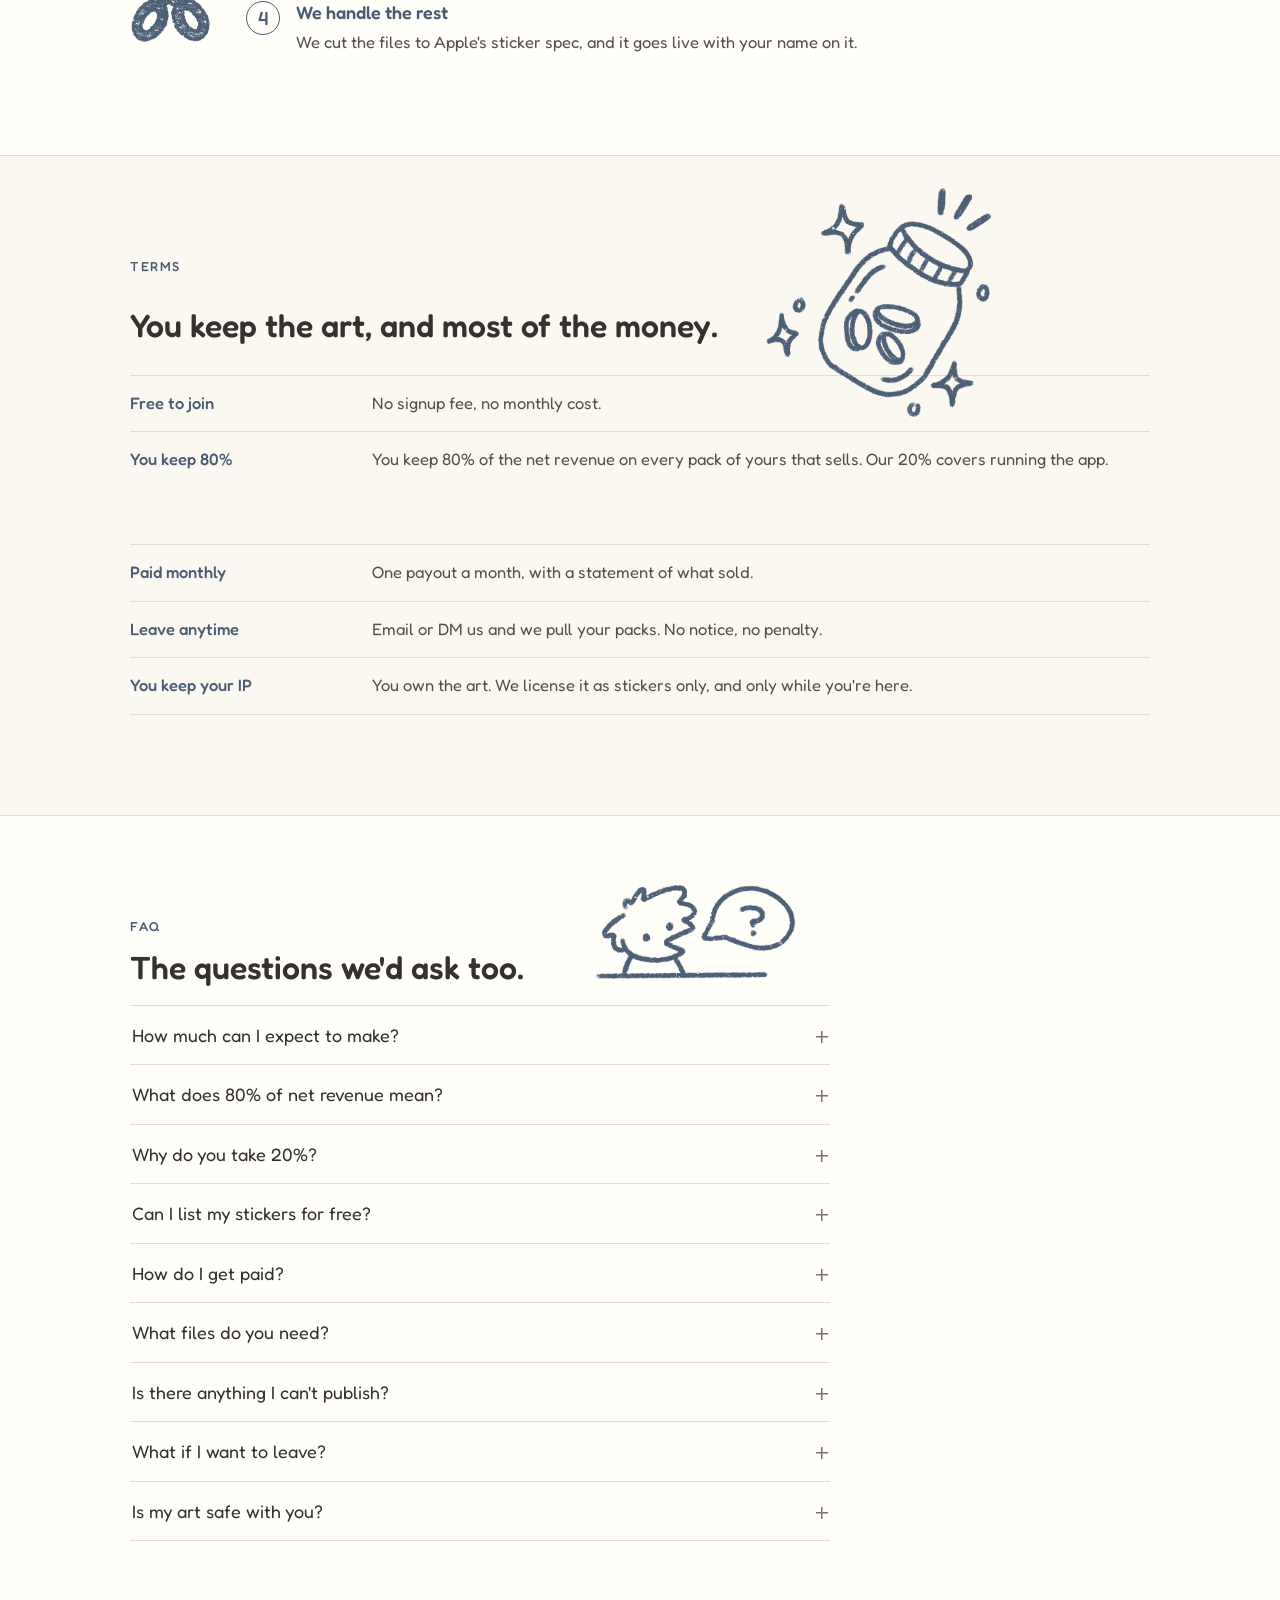
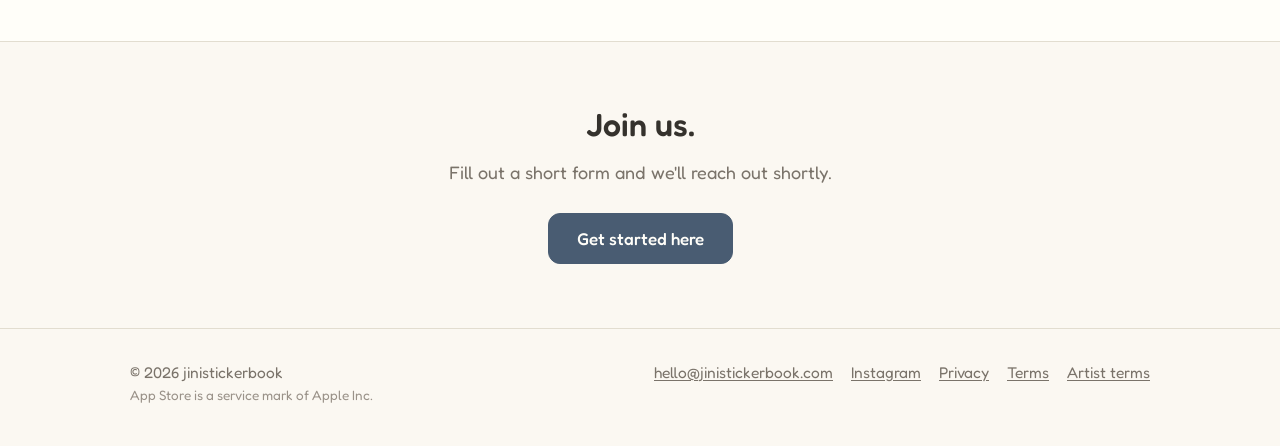
==== commit 894b53c1: "Refresh screenshots as compressed WebP and round the hero corners. Swap in the updated App Store and" ====
--- a/index.html
+++ b/index.html
@@ -65,25 +65,25 @@
         <div class="hero__previews">
           <div class="hero__preview">
             <img
-              src="assets/discover_stickers_screenshot2.png"
-              width="1242"
-              height="2688"
+              src="assets/discover_stickers.webp"
+              width="780"
+              height="1688"
               alt="The jini stickerbook home screen: Discover stickers from real artists"
             />
           </div>
           <div class="hero__preview">
             <img
-              src="assets/send_anywhere_screenshot2.png"
-              width="1242"
-              height="2688"
+              src="assets/send_anywhere.webp"
+              width="780"
+              height="1688"
               alt="Send anywhere from your keyboard: stickers in an iMessage conversation"
             />
           </div>
           <div class="hero__preview">
             <img
-              src="assets/every_download_screenshot2.png"
-              width="1242"
-              height="2688"
+              src="assets/every_download.webp"
+              width="780"
+              height="1688"
               alt="Every download supports artists: an artist page with sticker packs"
             />
           </div>
@@ -155,7 +155,7 @@
             </div>
             <div class="feature__media">
               <div class="shot">
-                <img src="assets/proof-pack.png" alt="A sticker pack listing in the jini stickerbook app, showing the artist's name and a grid of their stickers" />
+                <img src="assets/sticker_pack_screenshot.webp" width="780" height="1688" alt="A sticker pack listing in the jini stickerbook app, showing the artist's name and a grid of their stickers" />
               </div>
               <img class="drawing feature__doodle feature__doodle--plane" src="assets/drawings/your_pack_goes_on_sale_asset.png" alt="" aria-hidden="true" />
             </div>
@@ -169,7 +169,7 @@
             </div>
             <div class="feature__media">
               <div class="shot">
-                <img src="assets/proof-send.png" alt="An iMessage conversation with stickers sent alongside the messages, and the sticker drawer open below" />
+                <img src="assets/imessage_thread_screenshot.webp" width="780" height="1688" alt="An iMessage conversation with stickers sent alongside the messages, and the sticker drawer open below" />
               </div>
               <img class="drawing feature__doodle feature__doodle--hand" src="assets/drawings/see_it_in_action_in_your_drawer_asset.png" alt="" aria-hidden="true" />
             </div>
@@ -183,7 +183,7 @@
             </div>
             <div class="feature__media">
               <div class="shot">
-                <img src="assets/proof-artist.png" alt="An artist page in the app, with the artist's name, location, links, and their sticker packs" />
+                <img src="assets/artists_screenshot.webp" width="780" height="1688" alt="An artist page in the app, with the artist's name, location, links, and their sticker packs" />
               </div>
               <img class="drawing feature__doodle feature__doodle--peek" src="assets/drawings/see_it_in_action_artist_page.png" alt="" aria-hidden="true" />
             </div>
--- a/style.css
+++ b/style.css
@@ -387,16 +387,23 @@
   display: block;
   line-height: 0;
   flex: none;
+  background: var(--paper);
+  padding: 5px;
+  /* Inner lockup is ~8px at Apple's 40px art; scale with the displayed
+     height and add the padding so the white ring follows the same curve. */
+  border-radius: 13px;
+  /* Accent sits outside the paper padding, so it doesn't eat into the ring. */
+  box-shadow: 0 0 0 6px var(--accent);
 }
 
 .store-badge__icon {
   display: block;
-  height: 46px;
+  height: 36px;
   width: auto;
 }
 
 @media (min-width: 860px) {
-  .store-badge__icon { height: 48px; }
+  .store-badge__icon { height: 42px; }
 }
 
 .cta-row {
@@ -460,10 +467,13 @@
   flex-direction: column;
   align-items: center;
   justify-content: center;
-  gap: 28px;
+  gap: 32px;
   padding: 14px 0 0;
   min-width: 0;
   width: 100%;
+  position: relative;
+  z-index: 2;
+  pointer-events: none;
 }
 
 .hero__title {
@@ -500,12 +510,12 @@
    paper, so it keeps its own proportions rather than filling a square. */
 .hero__icon {
   flex: none;
-  width: 104px;
+  width: 124px;
   height: auto;
   display: block;
 }
 
-.hero .cta-row { display: flex; justify-content: center; margin-bottom: 0; }
+.hero .cta-row { display: flex; justify-content: center; margin-bottom: 0; pointer-events: auto; }
 
 /* Fills whatever the lockup leaves. The homepage shot (and the desktop
    row) sit on the fold; overflow clips anything that would run past it. */
@@ -527,7 +537,7 @@
   align-items: flex-end;
   overflow: hidden;
   width: 100%;
-  padding: 28px 28px 0;
+  padding: 24px 28px 0;
 }
 
 /* Extra hero shots are a desktop row; keep the phone hero as one screenshot. */
@@ -541,6 +551,11 @@
   object-fit: contain;
   object-position: bottom;
   display: block;
+  /* Equal px radii so the curve stays circular as the shot scales; a %
+     radius would stretch with the image's height. Bottoms stay square
+     because they clip off the fold. */
+  border-top-left-radius: 28px;
+  border-top-right-radius: 28px;
   /* Transparent PNG corners would otherwise composite against a filter
      backing-store (a gray rectangle). Paint the page colour behind them
      instead, and skip drop-shadow — it was the source of that halo. */
@@ -552,15 +567,15 @@
 @media (min-width: 860px) {
   .hero__layout {
     grid-template-rows: minmax(0, 1fr) auto;
-    row-gap: 20px;
+    row-gap: 0;
   }
 
   .hero__inner {
     flex-direction: column;
-    justify-content: center;
-    gap: 32px;
+    justify-content: flex-end;
+    gap: 40px;
     height: 100%;
-    padding: 16px 0 12px;
+    padding: 16px 0 0;
     width: auto;
     min-height: 0;
     overflow: visible;
@@ -569,7 +584,11 @@
   .hero__icon { width: 132px; }
 
   .hero__previews {
-    gap: clamp(12px, 1.6vw, 24px);
+    /* Between the original halfway hang and the last nudge up. */
+    margin-top: -24px;
+    /* Extra air between shots on a wide screen; collapses to nothing by
+       the 860px breakpoint so the gap goes first, then the layout switches. */
+    gap: clamp(0px, calc((100vw - 860px) / 10), 40px);
     width: auto;
   }
 
@@ -584,6 +603,21 @@
   .hero__preview img {
     max-width: min(262px, calc((100vw - 88px) / 3));
     max-height: calc(100svh - 242px);
+  }
+}
+
+/* Phone: hang the App Store badge halfway over the screenshot. The shot
+   fills the rest of the fold so its top edge meets the badge's midline
+   (29px, half of the 36px lockup plus its 5px paper ring and 6px accent)
+   instead of sitting in a gap below it. */
+@media (max-width: 859px) {
+  .hero__previews { margin-top: -29px; }
+
+  .hero__preview { padding-top: 0; }
+
+  .hero__preview img {
+    height: 100%;
+    max-width: 100%;
   }
 }
 
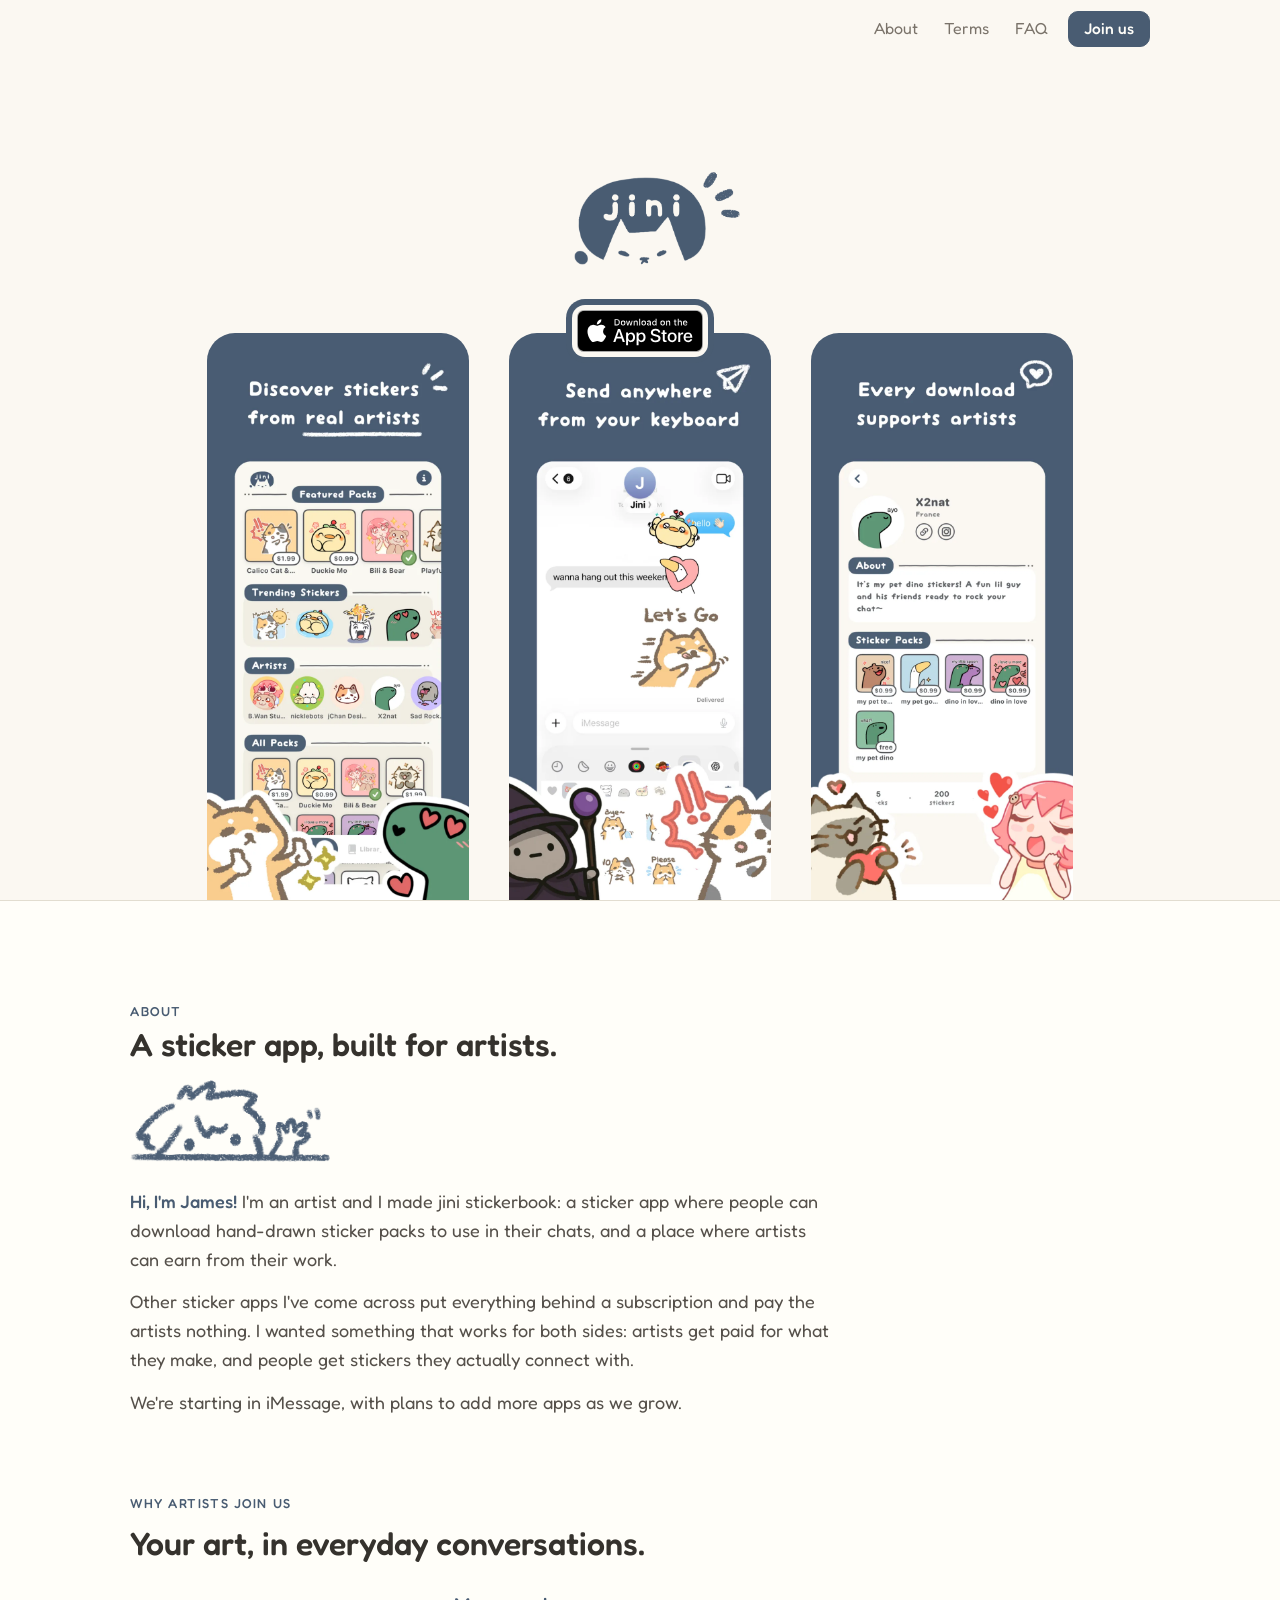
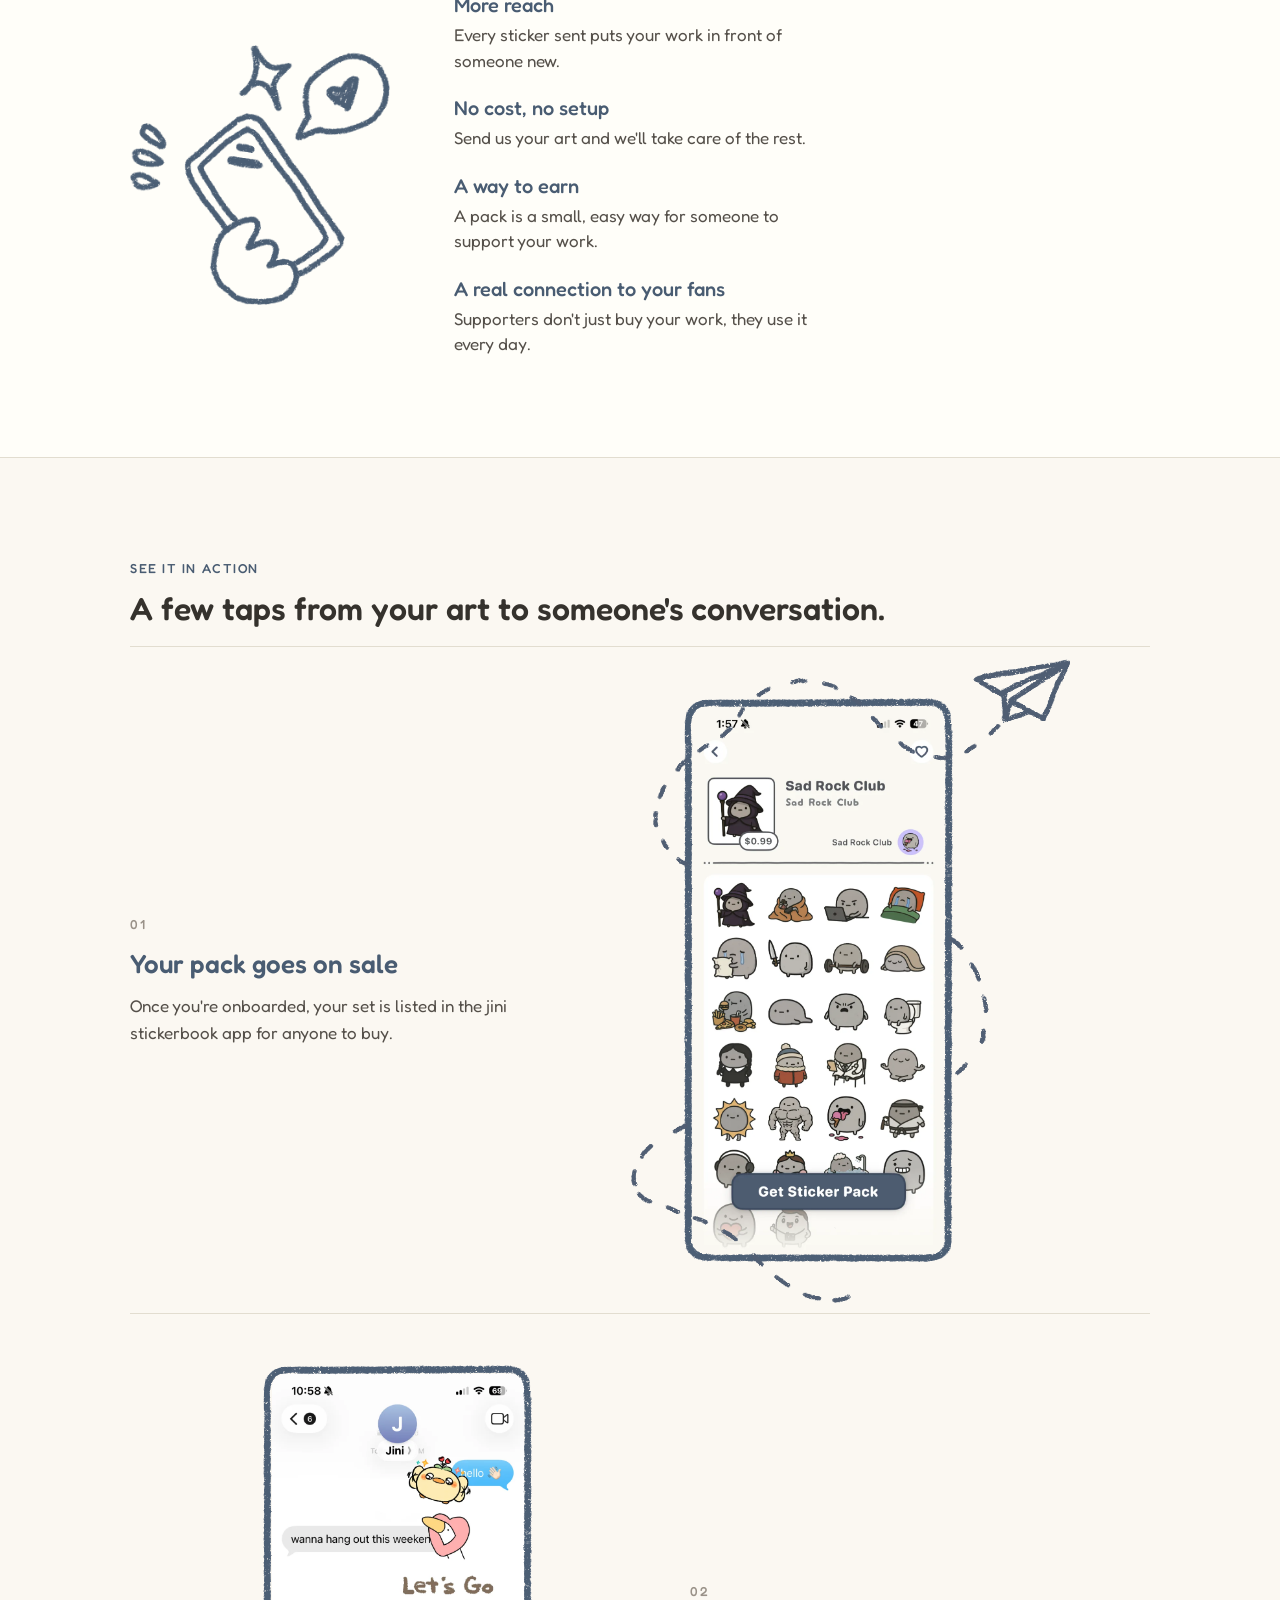
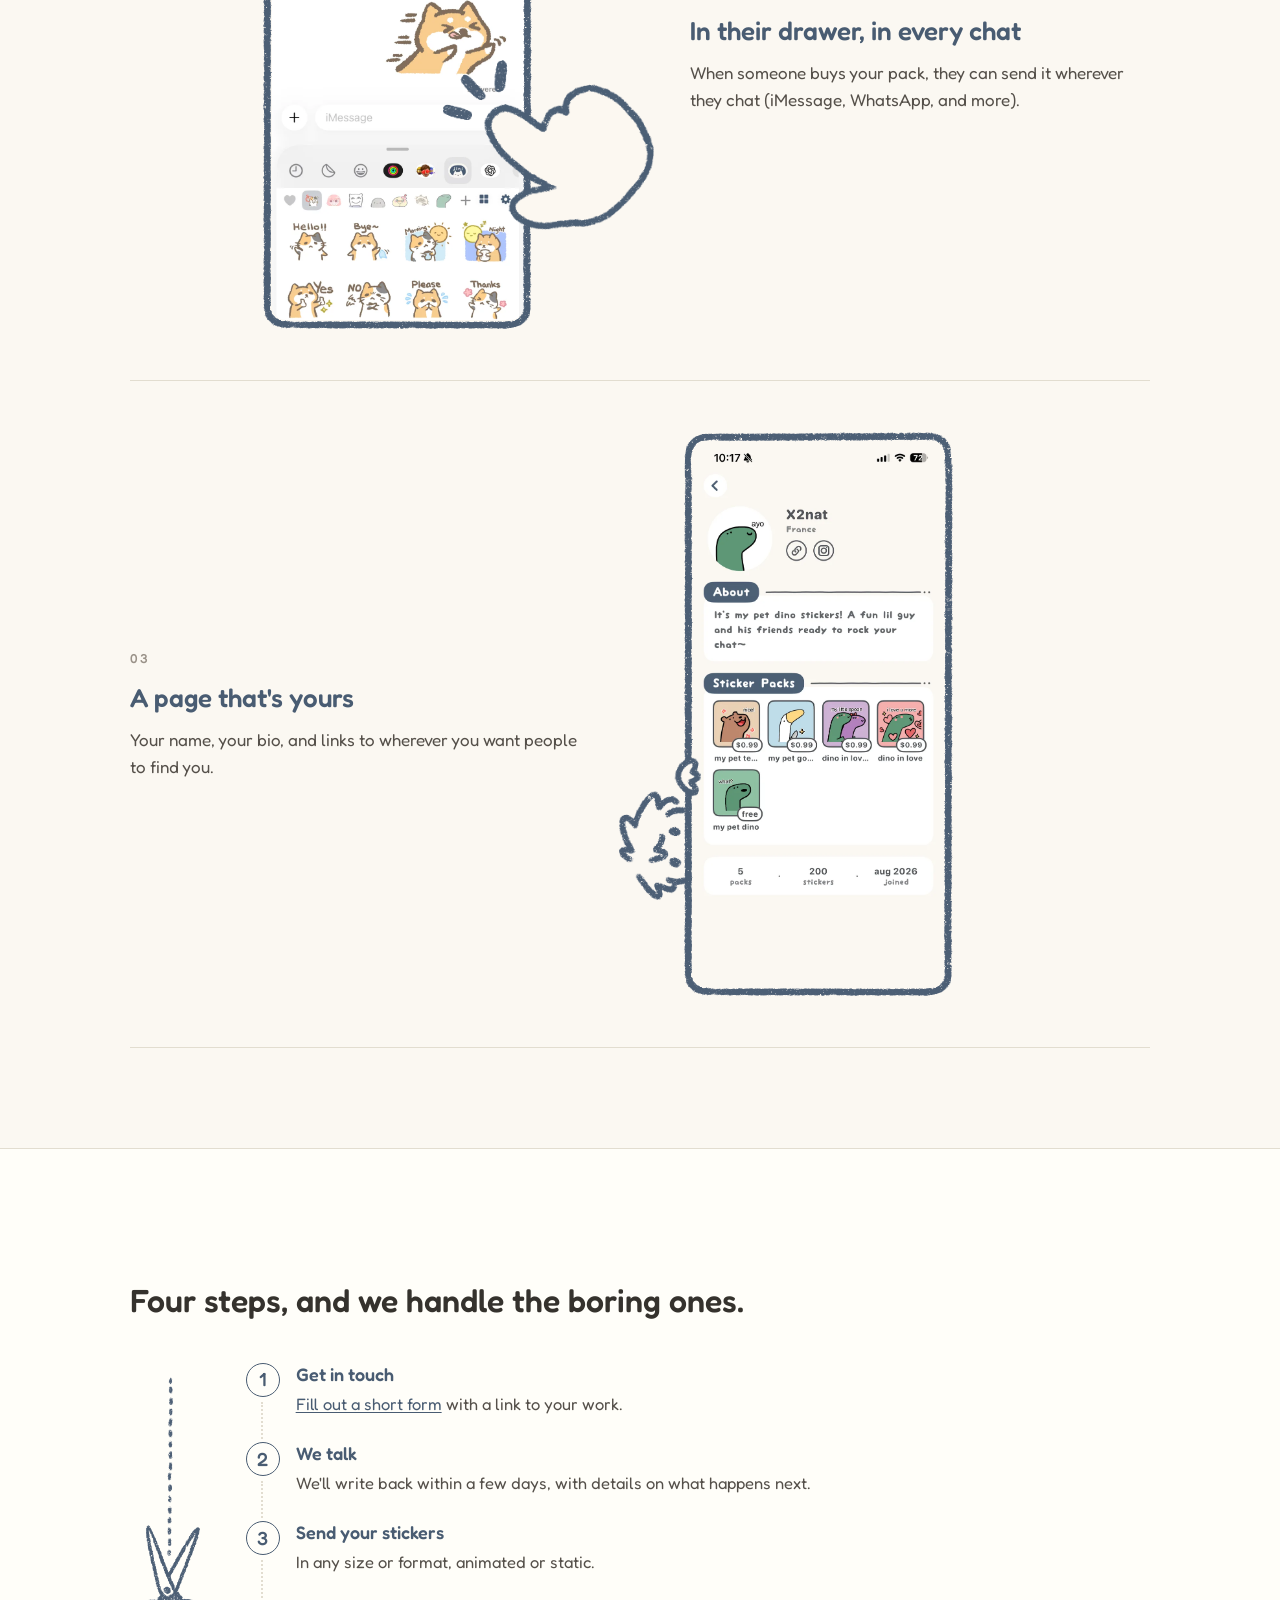
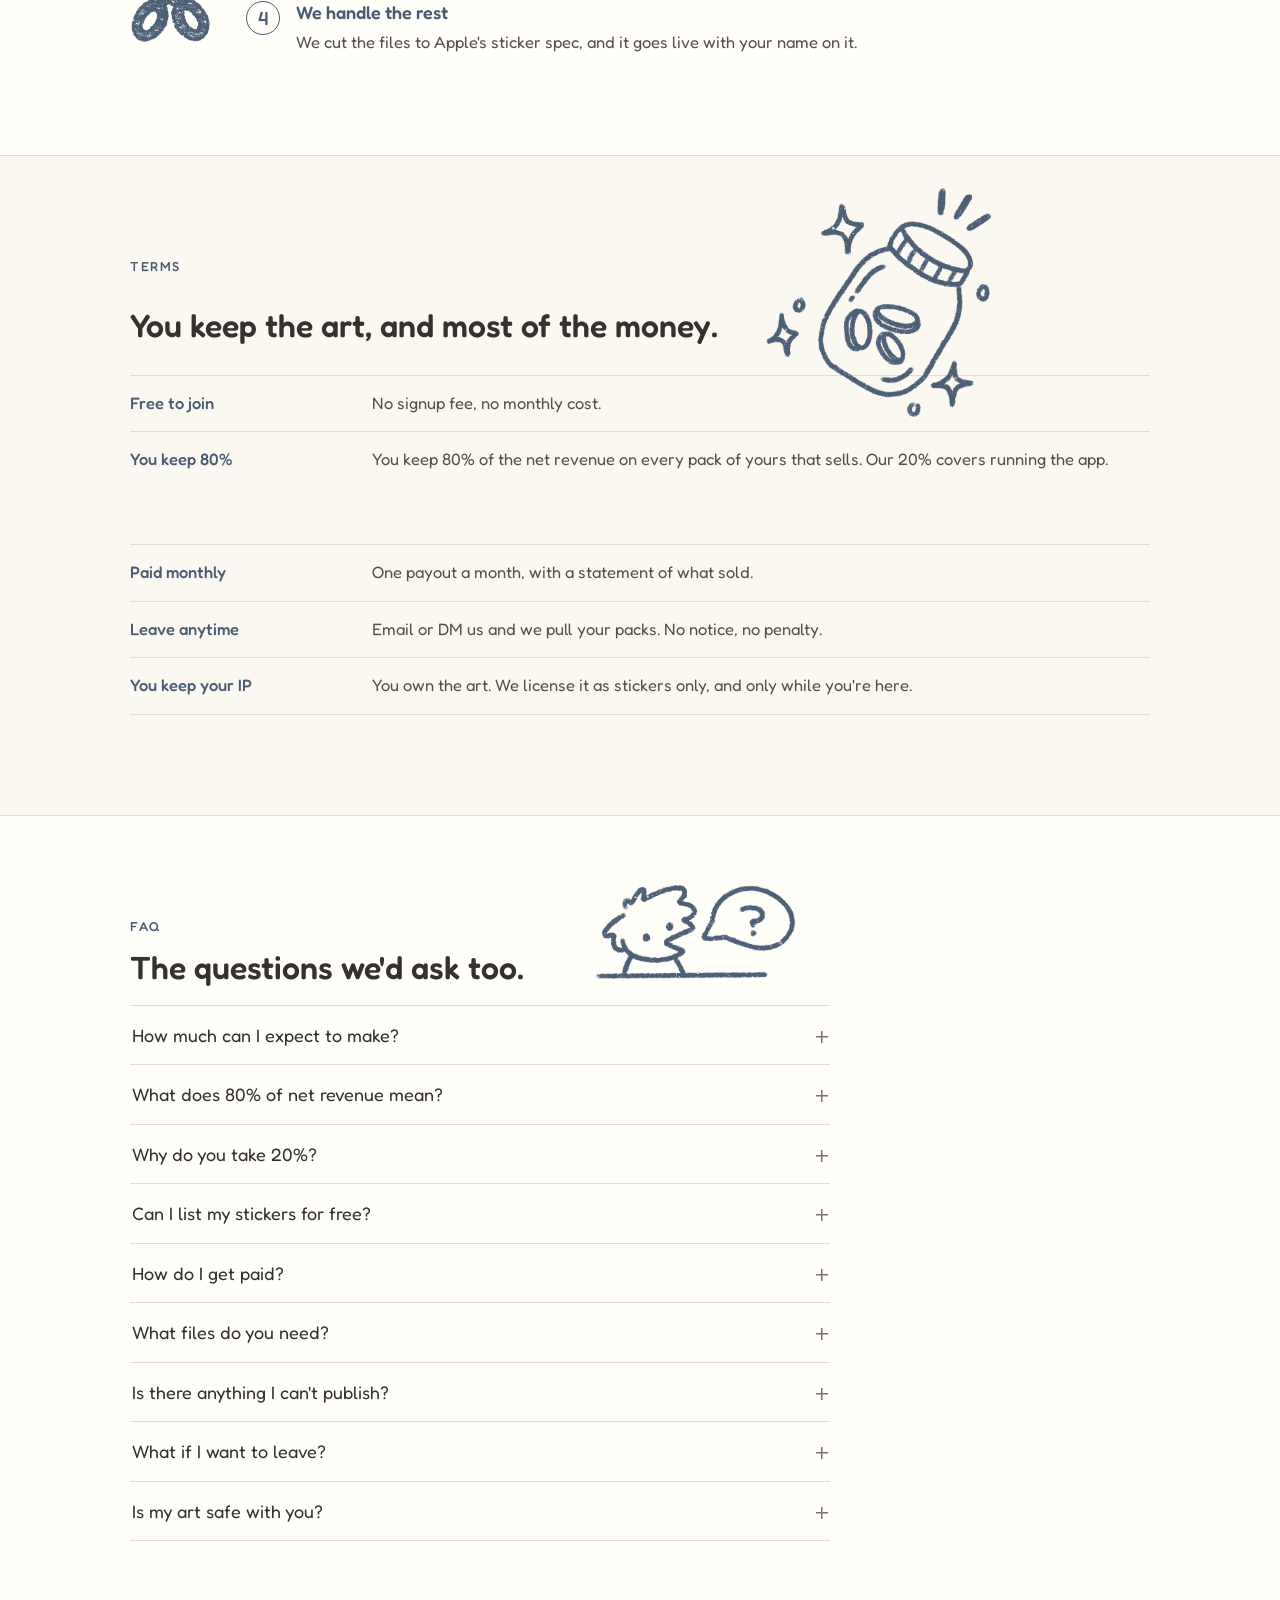
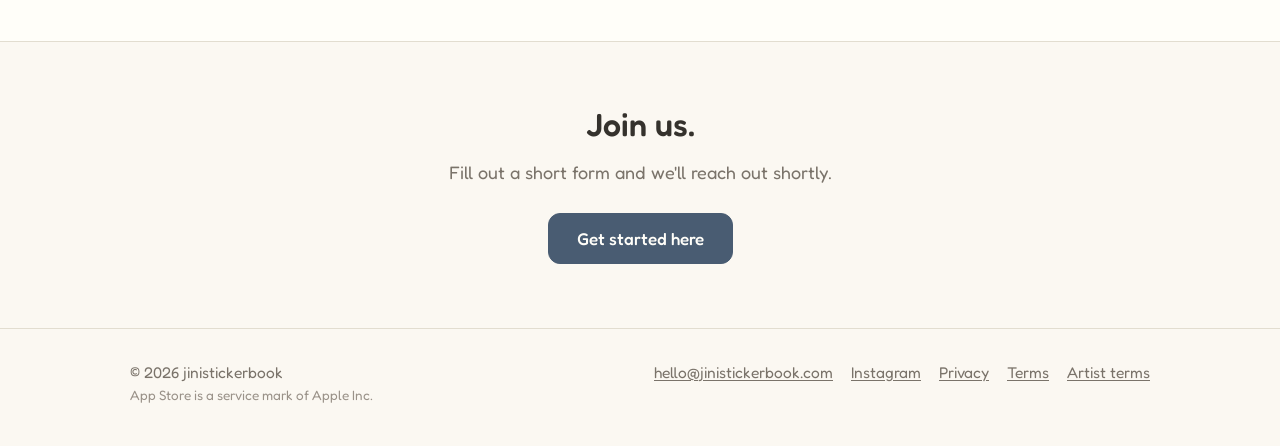
==== commit ee03b407: "Use the current app icon for the jini mark everywhere. Swap the on-page logo, favicon, and social/to" ====
--- a/index.html
+++ b/index.html
@@ -11,13 +11,13 @@
   <meta property="og:title" content="jini stickerbook" />
   <meta property="og:description" content="Original hand-drawn stickers by independent artists, straight to your conversations." />
   <meta property="og:url" content="https://jinistickerbook.com/" />
-  <meta property="og:image" content="https://jinistickerbook.com/assets/jini_logo_3_495C72_1024.png" />
+  <meta property="og:image" content="https://jinistickerbook.com/assets/app_icon_1024.png" />
   <meta name="twitter:card" content="summary_large_image" />
 
   <!-- Square, transparent-padded copy of the logo — a rectangular source gets
        stretched into the browser's square tab slot. -->
   <link rel="icon" href="assets/favicon.png" />
-  <link rel="apple-touch-icon" href="assets/jini_logo_3_495C72_1024.png" />
+  <link rel="apple-touch-icon" href="assets/app_icon_1024.png" />
   <link rel="preconnect" href="https://fonts.googleapis.com" />
   <link rel="preconnect" href="https://fonts.gstatic.com" crossorigin />
   <link rel="stylesheet" href="style.css" />
@@ -48,7 +48,7 @@
         <div class="hero__inner">
           <h1 class="hero__title">
             <span class="hero__mark">
-              <img class="hero__icon" src="assets/light-mark.png" alt="" />
+              <img class="hero__icon" src="assets/app_icon.png" alt="" />
               <img class="hero__accent" src="assets/drawings/landing_page_logo_accent.png" alt="" aria-hidden="true" />
             </span>
             <span class="hero__wordmark">jini stickerbook</span>
--- a/style.css
+++ b/style.css
@@ -20,8 +20,8 @@
   /* Pressed/hover state of a filled button, and the tint of the screenshot shadow. */
   --ink-press: #211F1C;
 
-  /* The hero lockup's slate, matching the jini_logo_3_ink_51555A asset. Sits
-     outside the ink scale on purpose — it's the logo's colour, not a text step. */
+  /* The hero lockup's slate, matching the app icon. Sits outside the ink
+     scale on purpose — it's the logo's colour, not a text step. */
   --brand-slate: #51555A;
   --shadow-rgb: 85, 80, 74;
 
